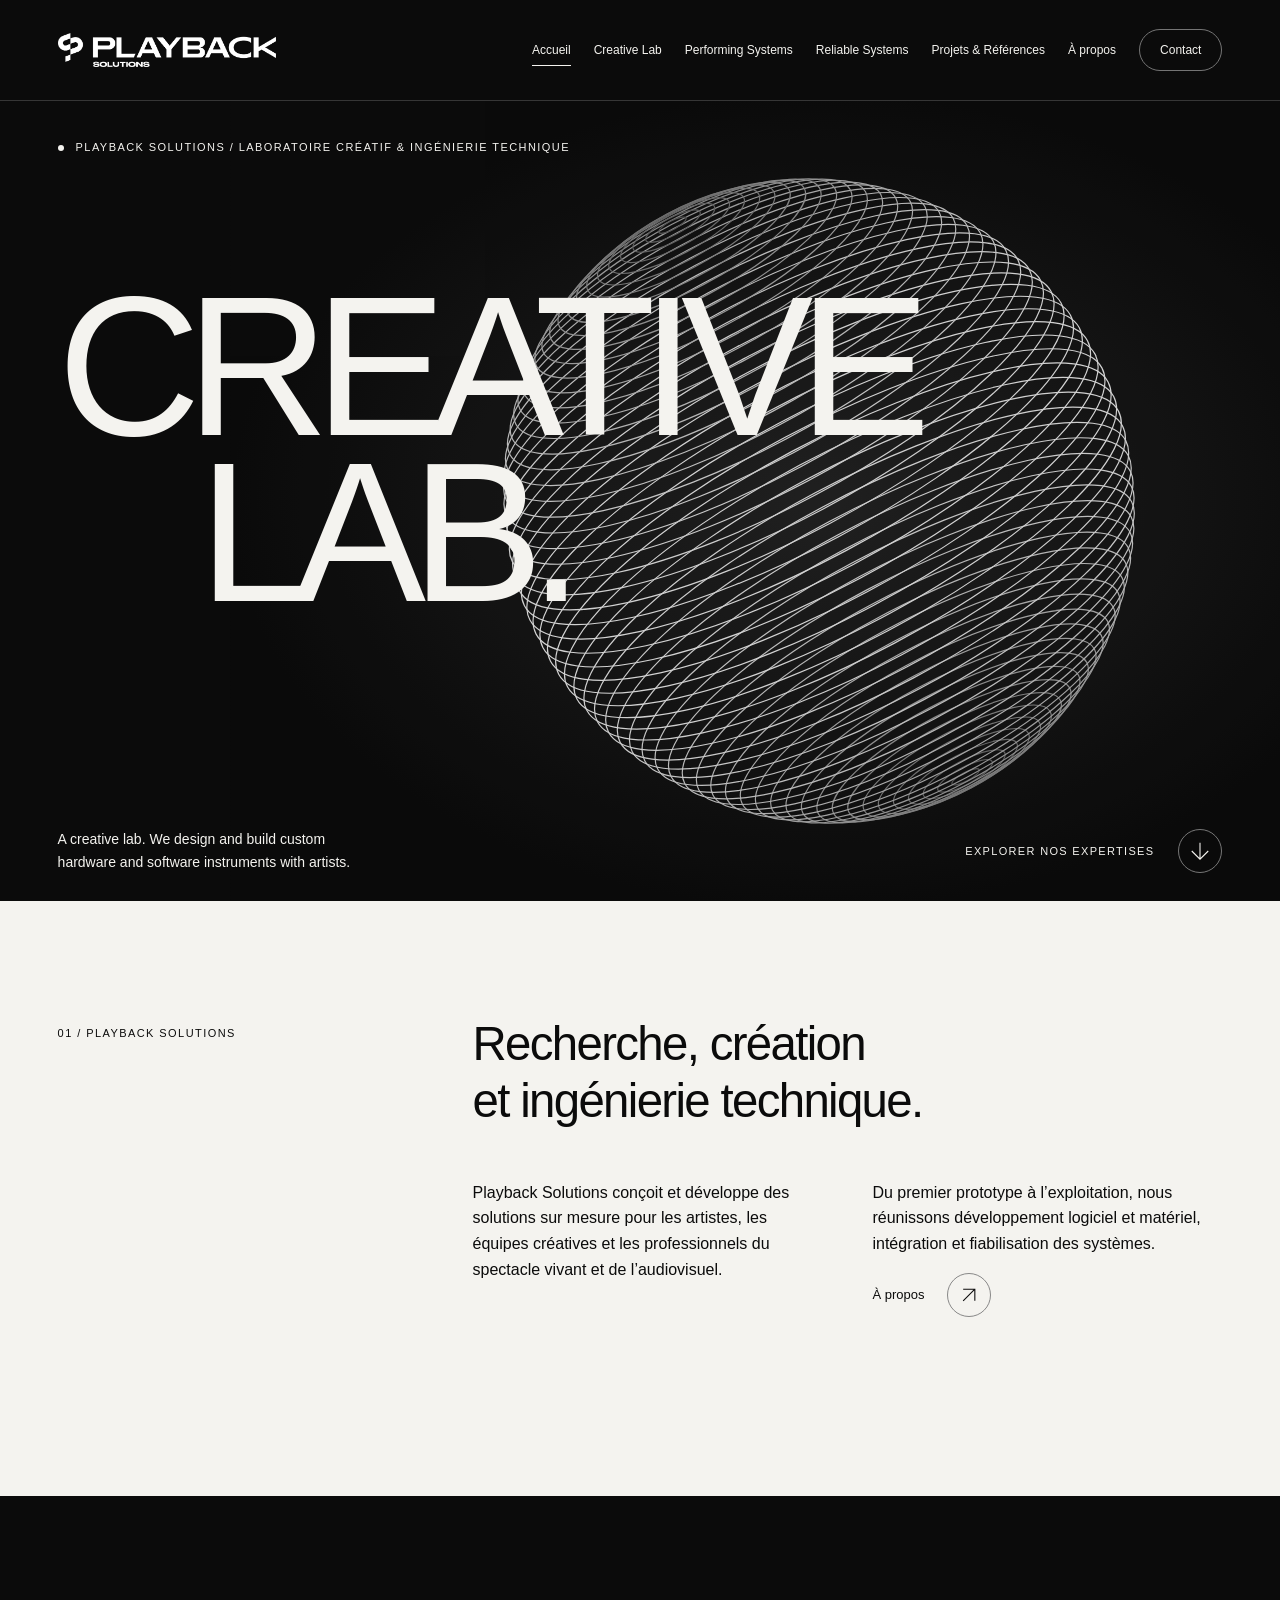
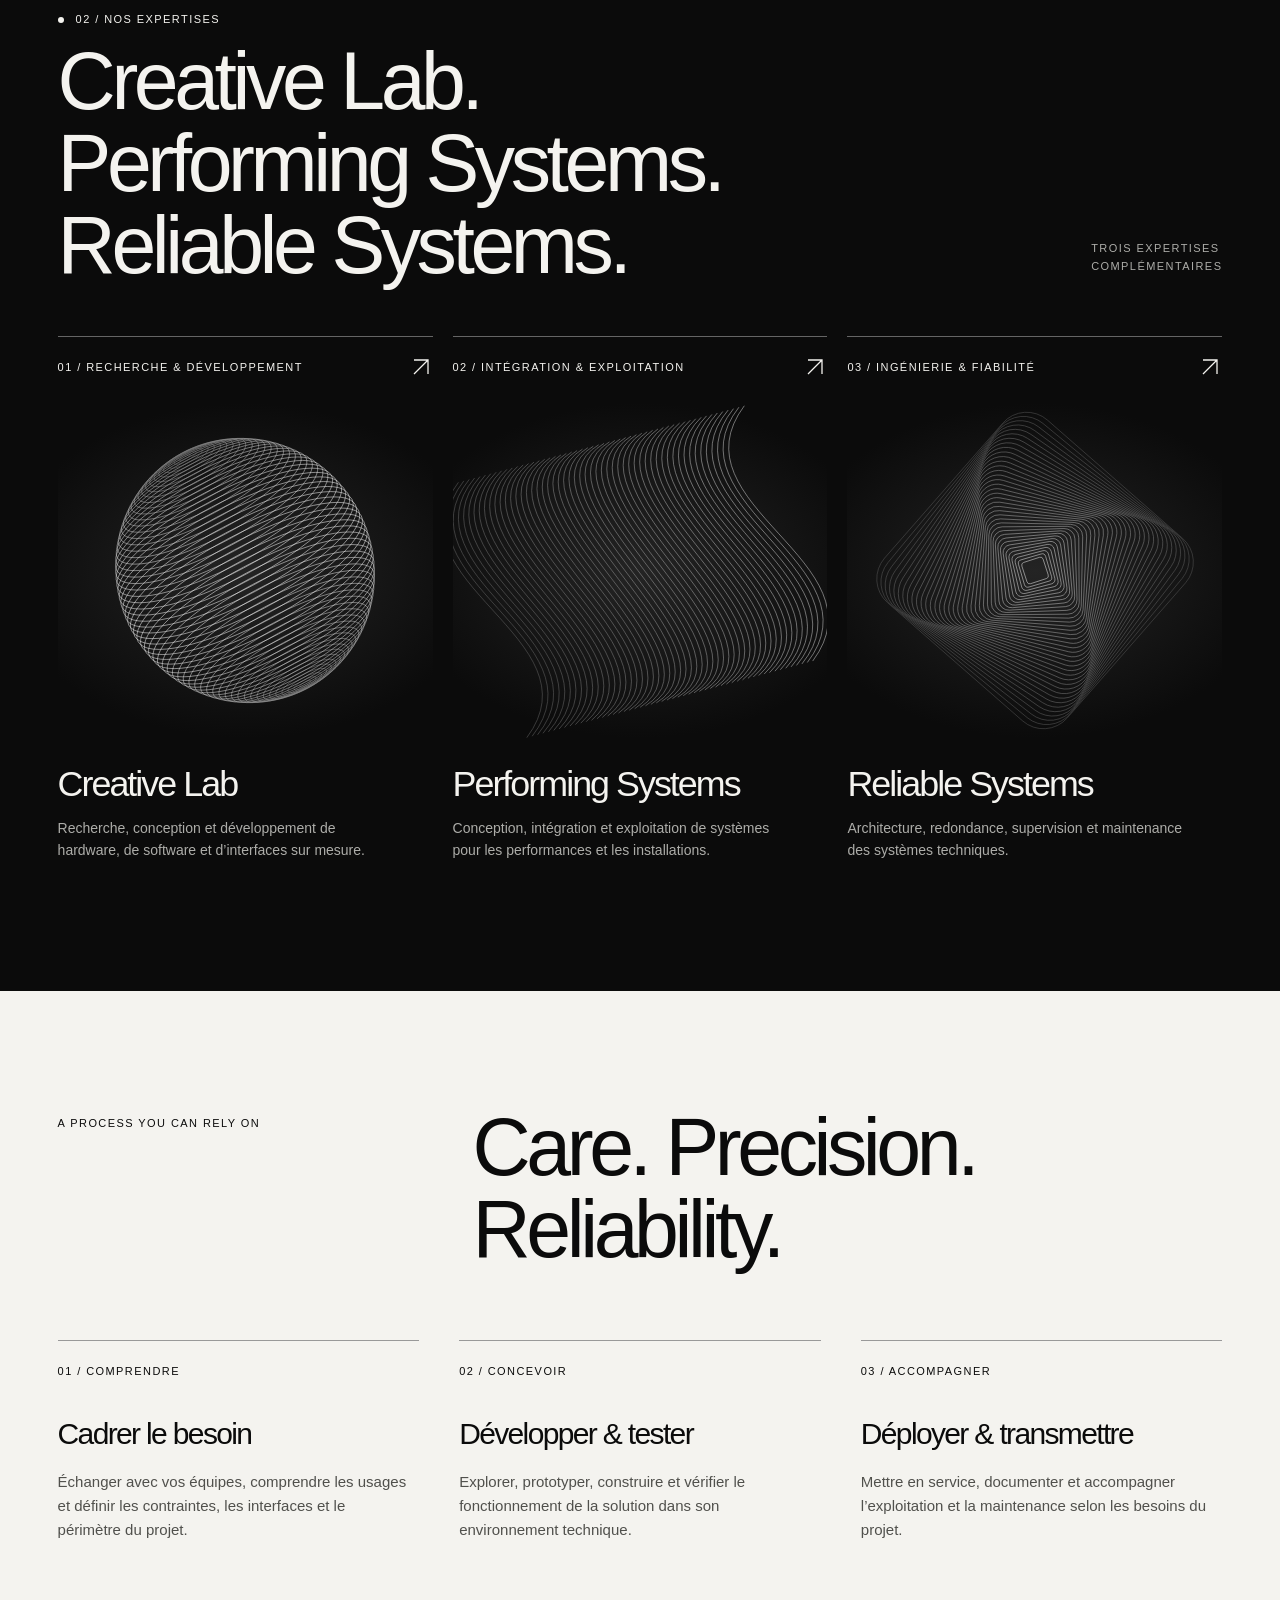
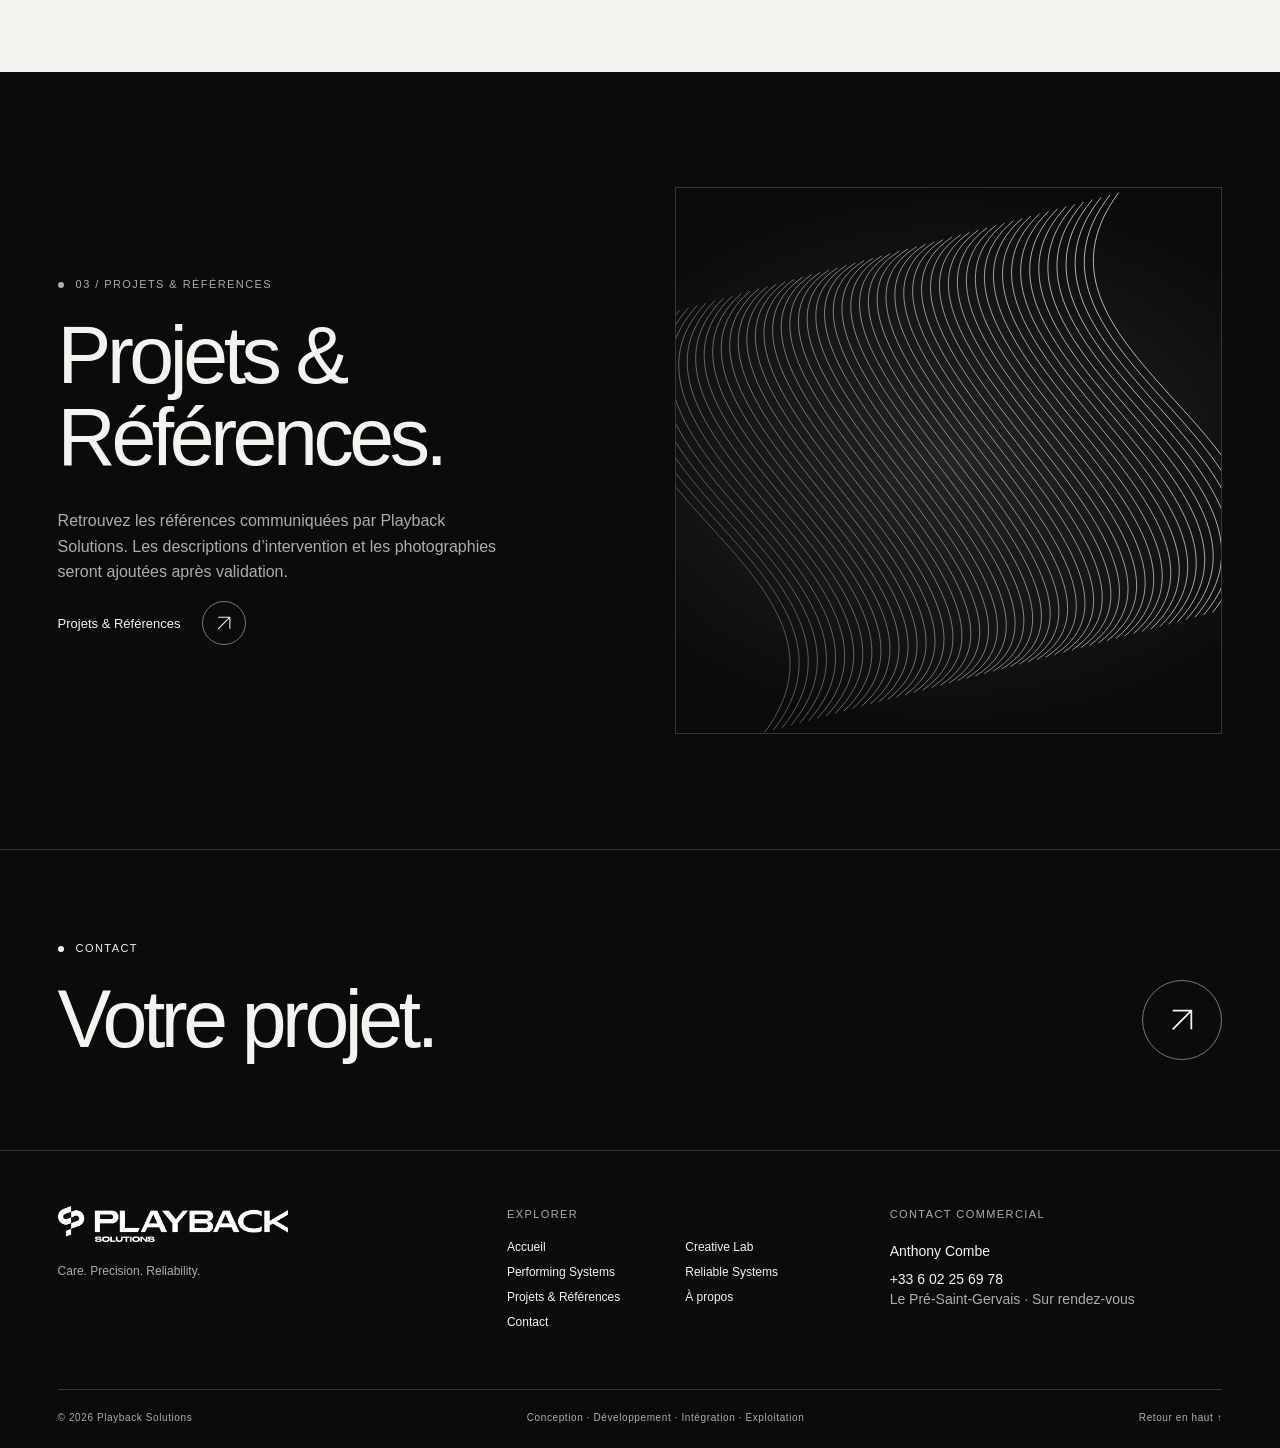
==== preview/index.html @ 90d9cea7 "Prepare isolated review site under preview without changing live files" ====
<!doctype html>
<html lang="fr">
<head>
  <meta charset="utf-8">
  <meta name="viewport" content="width=device-width,initial-scale=1">
  <meta name="theme-color" content="#0b0b0b">
  <meta name="description" content="Playback Solutions : laboratoire créatif et ingénierie technique. Hardware, software, systèmes sur mesure pour le spectacle vivant et l’audiovisuel.">
  <meta property="og:title" content="Creative Lab, Performing Systems, Reliable Systems — Playback Solutions">
  <meta property="og:description" content="Playback Solutions : laboratoire créatif et ingénierie technique. Hardware, software, systèmes sur mesure pour le spectacle vivant et l’audiovisuel.">
  <meta property="og:type" content="website">
  <meta property="og:locale" content="fr_FR">
  <title>Creative Lab, Performing Systems, Reliable Systems — Playback Solutions</title>
  <link rel="icon" type="image/png" href="assets/monogramme_playback_BLACK.png" media="(prefers-color-scheme: light)">
  <link rel="icon" type="image/png" href="assets/monogramme_playback_WHITE_Margins.png" media="(prefers-color-scheme: dark)">
  <link rel="stylesheet" href="assets/site.css">
  <script src="assets/site.js" defer></script>
</head>
<body>
<a class="skip-link" href="#main">Aller au contenu</a>
<header class="site-header"><div class="container header-inner">
  <a class="brand" href="index.html" aria-label="Playback Solutions — Accueil"><img src="assets/logo_playback_WHITE_HORIZONTAL.png" alt="Playback Solutions" width="3102" height="476" fetchpriority="high"></a>
  <button class="menu-toggle" type="button" aria-expanded="false" aria-controls="navigation"><span class="menu-label">Menu</span><span class="menu-icon" aria-hidden="true"></span></button>
  <nav class="navigation" id="navigation" aria-label="Navigation principale"><a href="index.html" aria-current="page">Accueil</a><a href="creative-lab.html">Creative Lab</a><a href="performing-systems.html">Performing Systems</a><a href="reliable-systems.html">Reliable Systems</a><a href="projets.html">Projets &amp; Références</a><a href="a-propos.html">À propos</a><a href="contact.html" class="contact-nav">Contact</a></nav>
</div></header>
<main id="main" tabindex="-1"><section class="hero"><img class="hero-art" src="assets/visual-lab.svg" alt="" width="1300" height="900" fetchpriority="high"><div class="container hero-inner"><p class="eyebrow">Playback Solutions / Laboratoire créatif & ingénierie technique</p><h1 lang="en"><span>CREATIVE</span><span>LAB.</span></h1><div class="hero-bottom"><p class="hero-description" lang="en">A creative lab. We design and build custom hardware and software instruments with artists.</p><a class="scroll-link" href="#expertises">Explorer nos expertises <span class="circle-arrow" aria-hidden="true"><svg class="arrow-icon arrow-down" xmlns="http://www.w3.org/2000/svg" width="24" height="24" viewBox="0 0 24 24" fill="none" stroke="currentColor" stroke-width="1.3" aria-hidden="true" focusable="false"><path d="M5 19 19 5M5 5h14v14"/></svg></span></a></div></div></section>
<section class="section light"><div class="container"><div class="section-heading" data-reveal><p class="section-index">01 / Playback Solutions</p><div><div class="intro-copy"><p>Recherche, création<br>et ingénierie technique.</p></div><div class="intro-bottom"><p class="body-copy">Playback Solutions conçoit et développe des solutions sur mesure pour les artistes, les équipes créatives et les professionnels du spectacle vivant et de l’audiovisuel.</p><div><p class="body-copy">Du premier prototype à l’exploitation, nous réunissons développement logiciel et matériel, intégration et fiabilisation des systèmes.</p><a class="text-link" href="a-propos.html">À propos<span class="circle-arrow" aria-hidden="true"><svg class="arrow-icon" xmlns="http://www.w3.org/2000/svg" width="24" height="24" viewBox="0 0 24 24" fill="none" stroke="currentColor" stroke-width="1.3" aria-hidden="true" focusable="false"><path d="M5 19 19 5M5 5h14v14"/></svg></span></a></div></div></div></div></div></section>
<section class="section" id="expertises"><div class="container"><div class="expertise-heading" data-reveal><div><p class="eyebrow">02 / Nos expertises</p><h2>Creative Lab.<br>Performing Systems.<br>Reliable Systems.</h2></div><p class="micro muted">Trois expertises<br>complémentaires</p></div><div class="expertise-grid"><a class="expertise-card" href="creative-lab.html" data-reveal><div class="card-top"><span class="micro">01 / Recherche & développement</span><span class="card-arrow" aria-hidden="true"><svg class="arrow-icon" xmlns="http://www.w3.org/2000/svg" width="24" height="24" viewBox="0 0 24 24" fill="none" stroke="currentColor" stroke-width="1.3" aria-hidden="true" focusable="false"><path d="M5 19 19 5M5 5h14v14"/></svg></span></div><div class="art-frame"><img src="assets/visual-lab.svg" alt="" width="1300" height="900" loading="lazy"></div><h3>Creative Lab</h3><p>Recherche, conception et développement de hardware, de software et d’interfaces sur mesure.</p></a><a class="expertise-card" href="performing-systems.html" data-reveal><div class="card-top"><span class="micro">02 / Intégration & exploitation</span><span class="card-arrow" aria-hidden="true"><svg class="arrow-icon" xmlns="http://www.w3.org/2000/svg" width="24" height="24" viewBox="0 0 24 24" fill="none" stroke="currentColor" stroke-width="1.3" aria-hidden="true" focusable="false"><path d="M5 19 19 5M5 5h14v14"/></svg></span></div><div class="art-frame"><img src="assets/visual-perform.svg" alt="" width="1300" height="900" loading="lazy"></div><h3>Performing Systems</h3><p>Conception, intégration et exploitation de systèmes pour les performances et les installations.</p></a><a class="expertise-card" href="reliable-systems.html" data-reveal><div class="card-top"><span class="micro">03 / Ingénierie & fiabilité</span><span class="card-arrow" aria-hidden="true"><svg class="arrow-icon" xmlns="http://www.w3.org/2000/svg" width="24" height="24" viewBox="0 0 24 24" fill="none" stroke="currentColor" stroke-width="1.3" aria-hidden="true" focusable="false"><path d="M5 19 19 5M5 5h14v14"/></svg></span></div><div class="art-frame"><img src="assets/visual-reliable.svg" alt="" width="1300" height="900" loading="lazy"></div><h3>Reliable Systems</h3><p>Architecture, redondance, supervision et maintenance des systèmes techniques.</p></a></div></div></section><section class="section light"><div class="container"><div class="section-heading" data-reveal><p class="section-index" lang="en">A process you can rely on</p><h2 class="process-title" lang="en">Care. Precision.<br>Reliability.</h2></div><div class="process-grid">
<article class="process-step" data-reveal><span class="micro">01 / Comprendre</span><h3>Cadrer le besoin</h3><p>Échanger avec vos équipes, comprendre les usages et définir les contraintes, les interfaces et le périmètre du projet.</p></article>
<article class="process-step" data-reveal><span class="micro">02 / Concevoir</span><h3>Développer & tester</h3><p>Explorer, prototyper, construire et vérifier le fonctionnement de la solution dans son environnement technique.</p></article>
<article class="process-step" data-reveal><span class="micro">03 / Accompagner</span><h3>Déployer & transmettre</h3><p>Mettre en service, documenter et accompagner l’exploitation et la maintenance selon les besoins du projet.</p></article>
</div></div></section>
<section class="section"><div class="container reference-teaser"><div data-reveal><p class="eyebrow">03 / Projets & Références</p><h2>Projets &<br>Références.</h2><p>Retrouvez les références communiquées par Playback Solutions. Les descriptions d’intervention et les photographies seront ajoutées après validation.</p><a class="text-link" href="projets.html">Projets & Références<span class="circle-arrow" aria-hidden="true"><svg class="arrow-icon" xmlns="http://www.w3.org/2000/svg" width="24" height="24" viewBox="0 0 24 24" fill="none" stroke="currentColor" stroke-width="1.3" aria-hidden="true" focusable="false"><path d="M5 19 19 5M5 5h14v14"/></svg></span></a></div><div class="reference-visual" data-reveal><img src="assets/visual-perform.svg" alt="" width="1300" height="900" loading="lazy"></div></div></section></main>
<section class="cta"><div class="container cta-inner" data-reveal><div><p class="eyebrow">Contact</p><h2>Votre projet.</h2></div><a href="contact.html" aria-label="Votre projet : contacter Playback Solutions"><span class="circle-arrow" aria-hidden="true"><svg class="arrow-icon" xmlns="http://www.w3.org/2000/svg" width="24" height="24" viewBox="0 0 24 24" fill="none" stroke="currentColor" stroke-width="1.3" aria-hidden="true" focusable="false"><path d="M5 19 19 5M5 5h14v14"/></svg></span></a></div></section>
<footer class="site-footer"><div class="container"><div class="footer-top">
  <div><a href="index.html" aria-label="Playback Solutions — Accueil"><img class="footer-logo" src="assets/logo_playback_WHITE_HORIZONTAL.png" alt="Playback Solutions" width="3102" height="476" loading="lazy"></a><p class="footer-tagline" lang="en">Care. Precision. Reliability.</p></div>
  <div><span class="micro">Explorer</span><nav class="footer-links" aria-label="Navigation de pied de page"><a href="index.html">Accueil</a><a href="creative-lab.html">Creative Lab</a><a href="performing-systems.html">Performing Systems</a><a href="reliable-systems.html">Reliable Systems</a><a href="projets.html">Projets &amp; Références</a><a href="a-propos.html">À propos</a><a href="contact.html">Contact</a></nav></div>
  <div class="footer-contact"><span class="micro">Contact commercial</span><p>Anthony Combe</p><a href="tel:+33602256978">+33 6 02 25 69 78</a><p class="muted">Le Pré-Saint-Gervais · Sur rendez-vous</p></div>
</div><div class="footer-bottom"><span>© 2026 Playback Solutions</span><span>Conception · Développement · Intégration · Exploitation</span><a href="#main">Retour en haut ↑</a></div></div></footer>
</body>
</html>
---- preview/assets/site.css ----
@charset "UTF-8";
:root {
  color-scheme:dark;
  --black:#0b0b0b;
  --white:#f4f3ef;
  --muted:#adada9;
  --line:#363636;
  --gutter:clamp(22px,4.5vw,80px);
  --max:1600px;
  font-family:Arial,Helvetica,sans-serif;
  font-synthesis:none
}

*,*::before,*::after {
  box-sizing:border-box
}

html {
  scroll-behavior:smooth;
  scroll-padding-top:110px
}

body {
  margin:0;
  background:var(--black);
  color:var(--white);
  -webkit-font-smoothing:antialiased
}

body.menu-open {
  overflow:hidden
}

a {
  color:inherit;
  text-decoration:none
}

button {
  font:inherit
}

a,button {
  -webkit-tap-highlight-color:transparent
}

a:focus-visible,button:focus-visible,summary:focus-visible {
  outline:2px solid currentColor;
  outline-offset:7px
}

img,svg {
  display:block;
  max-width:100%
}

p {
  line-height:1.6;
  margin:0 0 1em
}

h1,h2,h3 {
  font-weight:500;
  margin:0;
  line-height:1.02;
  letter-spacing:-.055em
}

h1 {
  font-size:clamp(64px,10.5vw,168px)
}

h2 {
  font-size:clamp(42px,6.3vw,96px)
}

h3 {
  font-size:clamp(25px,3vw,42px)
}

::selection {
  background:var(--white);
  color:var(--black)
}

.container {
  max-width:var(--max);
  padding-inline:var(--gutter);
  margin-inline:auto
}

.skip-link {
  position:fixed;
  top:12px;
  left:20px;
  padding:15px;
  background:var(--white);
  color:var(--black);
  z-index:100;
  transform:translateY(-150%)
}

.skip-link:focus {
  transform:none
}

.site-header {
  position:relative;
  z-index:30;
  border-bottom:1px solid var(--line);
  background:var(--black)
}

.header-inner {
  display:flex;
  min-height:100px;
  align-items:center;
  justify-content:space-between;
  gap:36px
}

.brand {
  display:block;
  flex:0 0 auto
}

.brand img {
  width:218px;
  height:auto
}

.navigation {
  display:flex;
  align-items:center;
  gap:clamp(14px,1.8vw,32px)
}

.navigation a {
  font-size:12px;
  line-height:1.4;
  position:relative;
  padding-block:8px;
  white-space:nowrap
}

.navigation a::after {
  content:"";
  position:absolute;
  bottom:0;
  left:0;
  right:0;
  height:1px;
  background:currentColor;
  transform:scaleX(0);
  transform-origin:left;
  transition:transform .25s
}

.navigation a:hover::after,.navigation a[aria-current]::after {
  transform:scaleX(1)
}

.navigation .contact-nav {
  border:1px solid #747474;
  border-radius:50px;
  padding:12px 20px
}

.navigation .contact-nav::after {
  display:none
}

.navigation .contact-nav:hover {
  background:var(--white);
  color:var(--black)
}

.menu-toggle {
  display:none;
  border:1px solid #747474;
  background:none;
  color:inherit;
  border-radius:50px;
  padding:11px 17px;
  align-items:center;
  gap:13px;
  cursor:pointer
}

.menu-icon {
  width:17px;
  height:10px;
  border-top:1px solid;
  border-bottom:1px solid;
  transition:transform .3s
}

.menu-toggle[aria-expanded=true] .menu-icon {
  transform:rotate(-45deg)
}

.eyebrow,.micro,.section-index {
  font-size:11px;
  line-height:1.6;
  letter-spacing:.13em;
  text-transform:uppercase
}

.eyebrow {
  display:flex;
  align-items:center;
  gap:12px
}

.eyebrow::before {
  content:"";
  width:6px;
  height:6px;
  border-radius:50%;
  background:currentColor;
  flex:none
}

.muted {
  color:var(--muted)
}

.hero {
  position:relative;
  min-height:min(820px,calc(100svh - 100px));
  overflow:hidden;
  isolation:isolate
}

.hero-inner {
  position:relative;
  display:flex;
  flex-direction:column;
  min-height:inherit;
  padding-top:38px;
  padding-bottom:28px
}

.hero .eyebrow {
  position:relative;
  z-index:2
}

.hero h1 {
  position:relative;
  z-index:2;
  font-size:clamp(92px,15.5vw,244px);
  letter-spacing:-.075em;
  line-height:.84;
  margin-top:clamp(66px,9vw,140px);
  max-width:900px;
  pointer-events:none
}

.hero h1 span {
  display:block
}

.hero h1 span:last-child {
  margin-left:11vw
}

.hero-art {
  position:absolute;
  right:-10%;
  top:0;
  width:min(92vw,1300px);
  height:100%;
  object-fit:cover;
  z-index:-1;
  opacity:.86;
  animation:arrive 1.5s ease both
}

.hero-bottom {
  display:flex;
  justify-content:space-between;
  align-items:flex-end;
  gap:25px;
  margin-top:auto;
  padding-top:50px;
  position:relative;
  z-index:2
}

.hero-description {
  font-size:14px;
  max-width:320px;
  margin:0
}

.scroll-link {
  display:flex;
  gap:24px;
  align-items:center;
  font-size:11px;
  text-transform:uppercase;
  letter-spacing:.12em
}

.circle-arrow {
  display:inline-flex;
  width:44px;
  height:44px;
  align-items:center;
  justify-content:center;
  border:1px solid #777;
  border-radius:50%;
  font-size:21px;
  flex:none;
  transition:background .25s,color .25s,transform .25s
}

.scroll-link:hover .circle-arrow,.text-link:hover .circle-arrow {
  background:var(--white);
  color:var(--black);
  transform:rotate(45deg)
}

.section {
  padding-block:clamp(72px,9vw,145px)
}

.light {
  background:var(--white);
  color:var(--black);
  color-scheme:light
}

.light .muted {
  color:#585855
}

.section-heading {
  display:grid;
  grid-template-columns:1fr 2fr;
  gap:40px;
  margin-bottom:64px
}

.section-heading .section-index {
  padding-top:9px
}

.intro-copy {
  font-size:clamp(25px,3.7vw,56px);
  letter-spacing:-.035em;
  line-height:1.2;
  max-width:1050px
}

.intro-copy p {
  line-height:inherit
}

.intro-bottom {
  display:grid;
  grid-template-columns:1fr 1fr;
  gap:50px;
  margin-top:50px
}

.body-copy {
  font-size:16px;
  max-width:530px
}

.text-link {
  display:inline-flex;
  align-items:center;
  gap:22px;
  font-size:13px;
  width:fit-content
}

.light .circle-arrow {
  border-color:#888
}

.light .text-link:hover .circle-arrow {
  background:var(--black);
  color:var(--white)
}

.expertise-heading {
  display:flex;
  justify-content:space-between;
  align-items:end;
  gap:30px;
  margin-bottom:50px
}

.expertise-heading h2 {
  max-width:800px
}

.expertise-grid {
  display:grid;
  grid-template-columns:repeat(3,minmax(0,1fr));
  gap:20px
}

.expertise-card {
  display:flex;
  flex-direction:column;
  position:relative;
  border-top:1px solid #656565;
  padding-top:18px
}

.card-top {
  display:flex;
  justify-content:space-between;
  align-items:center
}

.expertise-card .art-frame {
  overflow:hidden;
  margin:24px 0 28px;
  aspect-ratio:1.12;
  background:#121212
}

.art-frame img {
  width:100%;
  height:100%;
  object-fit:cover;
  transition:transform .7s ease
}

.expertise-card:hover .art-frame img {
  transform:scale(1.06)
}

.expertise-card h3 {
  font-size:clamp(26px,2.8vw,43px);
  margin-bottom:14px
}

.expertise-card p {
  color:var(--muted);
  font-size:14px;
  max-width:340px
}

.expertise-card .card-arrow {
  font-size:25px;
  transition:transform .3s
}

.expertise-card:hover .card-arrow {
  transform:translate(4px,-4px)
}

.process-title {
  max-width:1000px
}

.process-grid {
  display:grid;
  grid-template-columns:repeat(3,1fr);
  gap:40px;
  margin-top:70px
}

.process-step {
  border-top:1px solid #999;
  padding-top:20px
}

.process-step h3 {
  font-size:30px;
  margin:38px 0 20px
}

.process-step p {
  font-size:15px;
  color:#50504c;
  max-width:350px
}

.reference-teaser {
  display:grid;
  grid-template-columns:1fr 1fr;
  gap:70px;
  align-items:center
}

.reference-teaser h2 {
  margin:20px 0 30px
}

.reference-teaser p {
  max-width:450px;
  color:var(--muted)
}

.reference-visual {
  aspect-ratio:1;
  overflow:hidden;
  border:1px solid var(--line)
}

.reference-visual img {
  width:100%;
  height:100%;
  object-fit:cover
}

.cta {
  border-top:1px solid var(--line);
  padding-block:90px
}

.cta-inner {
  display:flex;
  justify-content:space-between;
  align-items:end;
  gap:40px
}

.cta h2 {
  max-width:900px;
  margin:20px 0 0
}

.cta .circle-arrow {
  width:80px;
  height:80px;
  font-size:38px
}

.site-footer {
  border-top:1px solid var(--line);
  padding-top:55px;
  padding-bottom:25px
}

.footer-top {
  display:grid;
  grid-template-columns:1.2fr 1fr 1fr;
  gap:50px;
  padding-bottom:60px
}

.footer-logo {
  width:230px;
  height:auto
}

.footer-tagline {
  font-size:12px;
  color:var(--muted);
  margin-top:20px
}

.footer-top .micro {
  display:block;
  color:var(--muted);
  margin-bottom:16px
}

.footer-links {
  display:grid;
  grid-template-columns:1fr 1fr;
  gap:11px 24px;
  font-size:12px
}

.footer-links a:hover,.footer-contact a:hover {
  text-decoration:underline;
  text-underline-offset:5px
}

.footer-contact p,.footer-contact a {
  font-size:14px
}

.footer-contact p {
  margin-bottom:8px
}

.footer-bottom {
  display:flex;
  justify-content:space-between;
  gap:20px;
  padding-top:22px;
  border-top:1px solid var(--line);
  color:var(--muted);
  font-size:10px;
  letter-spacing:.06em
}

.page-hero {
  position:relative;
  overflow:hidden;
  isolation:isolate;
  padding-top:58px;
  padding-bottom:70px;
  min-height:630px;
  display:flex;
  flex-direction:column
}

.page-hero .hero-art {
  right:-5%;
  top:-5%;
  width:70%;
  height:110%;
  opacity:.55
}

.page-hero h1 {
  margin-top:65px;
  max-width:1100px
}

.page-hero h1 span {
  display:block
}

.page-hero .hero-subtitle {
  font-size:17px;
  max-width:500px;
  margin-top:35px;
  position:relative;
  z-index:1
}

.page-hero .section-index {
  margin-top:auto;
  padding-top:50px
}

.capabilities {
  display:grid;
  grid-template-columns:1fr 2fr;
  gap:60px
}

.capability-list {
  display:grid;
  gap:0
}

.capability {
  display:grid;
  grid-template-columns:40px 1fr;
  gap:20px;
  border-top:1px solid #a5a5a0;
  padding:30px 0
}

.capability h3 {
  font-size:30px;
  margin-bottom:16px;
  letter-spacing:-.035em
}

.capability p {
  color:#555550;
  font-size:15px;
  max-width:580px;
  margin-bottom:0
}

.capability .micro {
  color:#66665f;
  padding-top:5px
}

.wide-art {
  height:clamp(240px,43vw,620px);
  position:relative;
  overflow:hidden;
  border-block:1px solid var(--line)
}

.wide-art img {
  width:100%;
  height:100%;
  object-fit:cover
}

.wide-art .micro {
  position:absolute;
  left:var(--gutter);
  bottom:24px;
  color:#b5b5b5
}

.related {
  padding-top:50px;
  border-top:1px solid var(--line);
  margin-top:80px
}

.related-links {
  display:flex;
  flex-wrap:wrap;
  gap:20px 55px;
  margin-top:25px
}

.about-mark {
  display:grid;
  place-items:center;
  background:#e5e4df;
  min-height:400px
}

.about-mark img {
  width:175px;
  height:auto
}

.about-split {
  display:grid;
  grid-template-columns:1fr 1fr;
  gap:80px;
  align-items:center
}

.about-split h2 {
  margin:25px 0
}

.about-split p {
  color:#555550;
  font-size:16px
}

.audience-list {
  display:flex;
  gap:12px;
  flex-wrap:wrap;
  margin-top:45px
}

.audience-list span {
  padding:12px 18px;
  border:1px solid #777;
  border-radius:50px;
  font-size:12px
}

.projects-intro {
  display:grid;
  grid-template-columns:1fr 1fr;
  gap:80px;
  margin-bottom:70px
}

.projects-intro p {
  font-size:16px;
  color:#555550
}

.project-row {
  display:grid;
  grid-template-columns:50px 1fr auto;
  gap:25px;
  align-items:center;
  border-top:1px solid #aaa;
  padding-block:30px
}

.project-row:last-child {
  border-bottom:1px solid #aaa
}

.project-row h3 {
  font-size:clamp(27px,4vw,56px)
}

.status {
  font-size:11px;
  border:1px solid #999;
  border-radius:50px;
  padding:8px 13px;
  color:#555550;
  white-space:nowrap
}

.project-detail {
  padding-block:60px;
  border-top:1px solid #aaa;
  scroll-margin-top:30px
}

.project-detail h3 {
  margin-bottom:25px
}

.project-detail img {
  width:100%;
  max-height:650px;
  object-fit:contain;
  margin-bottom:15px
}

.project-detail figure {
  margin:0 0 30px
}

.project-detail figcaption {
  font-size:12px;
  color:#555550
}

.project-detail .detail-copy {
  display:grid;
  grid-template-columns:1fr 1fr;
  gap:50px
}

.project-detail h4 {
  font-size:12px;
  text-transform:uppercase;
  letter-spacing:.1em
}

.notice {
  font-size:13px;
  line-height:1.7;
  max-width:740px;
  border-left:1px solid #888;
  padding-left:20px;
  margin-top:40px;
  color:#555550
}

.contact-hero {
  min-height:auto;
  padding-bottom:90px
}

.contact-hero h1 {
  font-size:clamp(64px,9.5vw,150px)
}

.contact-layout {
  display:grid;
  grid-template-columns:1fr 1.3fr;
  gap:90px
}

.contact-layout h2 {
  font-size:clamp(40px,4vw,62px);
  margin-bottom:30px
}

.contact-person {
  font-size:24px;
  letter-spacing:-.03em;
  margin-bottom:12px
}

.phone-link {
  font-size:clamp(26px,3.3vw,48px);
  letter-spacing:-.04em;
  border-bottom:1px solid #888;
  padding-bottom:12px;
  display:inline-block;
  margin-bottom:35px
}

.contact-aside {
  padding:40px;
  border:1px solid #aaa
}

.contact-aside h3 {
  font-size:32px;
  margin:20px 0
}

.contact-aside p {
  color:#555550;
  font-size:15px
}

.contact-aside .text-link {
  margin-top:20px
}

.contact-note {
  font-size:13px;
  color:#555550;
  max-width:390px
}

.contact-preparation {
  margin-top:80px;
  border-top:1px solid #aaa;
  padding-top:35px;
  display:grid;
  grid-template-columns:1fr 1fr;
  gap:80px
}

.contact-preparation h3 {
  font-size:27px
}

.contact-preparation p {
  font-size:15px;
  color:#555550
}

.will-reveal {
  opacity:0;
  transform:translateY(24px);
  transition:opacity .8s ease,transform .8s ease
}

.will-reveal.is-visible {
  opacity:1;
  transform:none
}

@keyframes arrive {
  from {
    opacity:0;
    transform:scale(1.03)
  }
  to {
    opacity:.86;
    transform:scale(1)
  }
}

@media(min-width:1700px) {
  .hero-art {
    right:0
  }
}

@media(max-width:1100px) {
  .header-inner {
    min-height:86px
  }
  .brand img {
    width:200px
  }
  .navigation {
    gap:18px;
    flex-wrap:wrap;
    justify-content:flex-end;
    padding-block:20px
  }
  .navigation a {
    font-size:12px
  }
  .has-menu .menu-toggle {
    display:inline-flex
  }
  .has-menu .navigation {
    position:fixed;
    inset:86px 0 0;
    background:var(--black);
    padding:35px var(--gutter);
    display:flex;
    flex-direction:column;
    align-items:flex-start;
    justify-content:flex-start;
    gap:12px;
    overflow-y:auto;
    visibility:hidden;
    opacity:0;
    transition:opacity .25s,visibility .25s
  }
  .has-menu .navigation.is-open {
    visibility:visible;
    opacity:1
  }
  .has-menu .navigation a {
    font-size:clamp(22px,4vw,40px);
    padding:8px 0;
    white-space:normal
  }
  .has-menu .navigation .contact-nav {
    padding:12px 25px;
    margin-top:10px
  }
  .hero {
    min-height:740px
  }
  .footer-top {
    grid-template-columns:1fr 1fr
  }
  .footer-contact {
    grid-column:2
  }
  .section-heading {
    grid-template-columns:1fr 2.5fr
  }
  .page-hero {
    min-height:570px
  }
  .page-hero .hero-art {
    width:95%;
    right:-20%
  }
}

@media(max-width:700px) {
  h1 {
    font-size:clamp(58px,13vw,90px)
  }
  h2 {
    font-size:clamp(38px,9vw,60px)
  }
  .header-inner {
    gap:20px;
    min-height:78px
  }
  .brand img {
    width:174px
  }
  .has-menu .navigation {
    top:78px
  }
  .hero {
    min-height:680px;
    min-height:calc(100svh - 78px);
    max-height:950px
  }
  .hero-inner {
    padding-top:28px
  }
  .hero .eyebrow {
    font-size:9px;
    max-width:240px;
    line-height:1.8
  }
  .hero h1 {
    font-size:clamp(88px,20vw,150px);
    margin-top:85px;
    line-height:.88
  }
  .hero h1 span:last-child {
    margin-left:13vw
  }
  .hero-art {
    width:130%;
    max-width:none;
    right:-36%;
    top:7%;
    height:80%;
    opacity:.7
  }
  .hero-bottom {
    align-items:flex-start;
    flex-direction:column;
    gap:28px;
    padding-top:50px
  }
  .hero-description {
    font-size:13px;
    max-width:280px
  }
  .scroll-link {
    align-self:flex-end;
    font-size:9px;
    gap:14px
  }
  .circle-arrow {
    width:38px;
    height:38px
  }
  .section-heading,.intro-bottom,.capabilities,.about-split,.reference-teaser,.projects-intro,.contact-layout,.contact-preparation {
    grid-template-columns:1fr;
    gap:32px
  }
  .section-heading {
    margin-bottom:40px
  }
  .intro-copy {
    font-size:29px
  }
  .intro-bottom {
    margin-top:35px
  }
  .expertise-heading {
    align-items:flex-start;
    flex-direction:column;
    margin-bottom:40px
  }
  .expertise-grid {
    grid-template-columns:1fr;
    gap:40px
  }
  .expertise-card .art-frame {
    aspect-ratio:1.5
  }
  .expertise-card h3 {
    font-size:36px
  }
  .expertise-card p {
    max-width:100%
  }
  .process-grid {
    grid-template-columns:1fr;
    gap:25px;
    margin-top:45px
  }
  .process-step h3 {
    margin:25px 0 15px
  }
  .process-step p {
    max-width:100%
  }
  .reference-teaser {
    gap:45px
  }
  .reference-visual {
    aspect-ratio:1.3
  }
  .cta {
    padding-block:65px
  }
  .cta-inner {
    align-items:center;
    gap:24px
  }
  .cta h2 {
    font-size:38px
  }
  .cta .circle-arrow {
    width:52px;
    height:52px;
    font-size:28px
  }
  .footer-top {
    grid-template-columns:1fr;
    gap:35px;
    padding-bottom:40px
  }
  .footer-contact {
    grid-column:auto
  }
  .footer-links {
    max-width:370px
  }
  .footer-bottom {
    flex-direction:column;
    gap:12px;
    font-size:9px
  }
  .page-hero {
    padding-top:35px;
    padding-bottom:45px;
    min-height:560px
  }
  .page-hero h1 {
    margin-top:70px;
    position:relative;
    z-index:1
  }
  .page-hero .hero-art {
    width:130%;
    height:90%;
    right:-50%;
    top:10%;
    max-width:none;
    opacity:.4
  }
  .page-hero .hero-subtitle {
    font-size:15px;
    max-width:350px
  }
  .capability {
    grid-template-columns:25px 1fr;
    gap:15px;
    padding-block:25px
  }
  .capability h3 {
    font-size:27px
  }
  .about-mark {
    min-height:330px
  }
  .about-split {
    gap:45px
  }
  .project-row {
    grid-template-columns:25px 1fr;
    gap:12px;
    padding-block:25px
  }
  .project-row .status {
    grid-column:2;
    justify-self:start
  }
  .project-detail .detail-copy {
    grid-template-columns:1fr;
    gap:10px
  }
  .projects-intro {
    margin-bottom:45px
  }
  .contact-hero {
    min-height:auto
  }
  .contact-hero h1 {
    font-size:clamp(57px,12vw,85px)
  }
  .contact-aside {
    padding:28px
  }
  .contact-preparation {
    margin-top:50px
  }
  .phone-link {
    font-size:32px
  }
  .related-links {
    flex-direction:column;
    gap:24px
  }
}

@media(prefers-reduced-motion:reduce) {
  html {
    scroll-behavior:auto
  }
  *,*::before,*::after {
    animation:none!important;
    transition:none!important
  }
  .will-reveal {
    opacity:1;
    transform:none
  }
}

/* Search is enhanced only when JavaScript is available. */
[hidden] {
  display:none!important
}

.project-search {
  display:grid;
  grid-template-columns:1fr 1.4fr;
  align-items:center;
  gap:16px 40px;
  border-block:1px solid #aaa;
  padding:25px 0;
  margin-bottom:25px
}

.project-search label {
  font-size:15px
}

.project-search input {
  width:100%;
  min-width:0;
  background:transparent;
  border:0;
  border-bottom:1px solid #666;
  border-radius:0;
  color:var(--black);
  padding:14px 0;
  font:inherit;
  font-size:16px
}

.project-search input:focus-visible {
  outline:2px solid var(--black);
  outline-offset:5px
}

.project-search input::placeholder {
  color:#62625b
}

.project-search p {
  grid-column:2;
  font-size:12px;
  color:#555550;
  margin:0
}

.project-edition {
  font-size:13px;
  color:#555550;
  margin:12px 0 0
}

.project-row {
  padding-block:28px
}

.project-row h3 {
  font-size:clamp(27px,3.5vw,48px)
}

@media(max-width:1100px) {
  html:not(.has-menu) .header-inner {
    flex-wrap:wrap;
    padding-block:20px
  }
  html:not(.has-menu) .navigation {
    width:100%;
    justify-content:flex-start;
    padding:0
  }
}

@media(max-width:700px) {
  h1 {
    font-size:clamp(46px,11.8vw,90px)
  }
  .hero h1 {
    font-size:clamp(60px,18.6vw,150px)
  }
  .project-search {
    grid-template-columns:1fr;
    gap:12px
  }
  .project-search p {
    grid-column:1
  }
}

@media(max-width:380px) {
  .brand img {
    width:145px
  }
  .header-inner {
    gap:12px
  }
  .menu-toggle {
    font-size:14px;
    padding:10px 14px;
    gap:10px
  }
  .cta h2 {
    font-size:34px
  }
}

.hero h1 {
  max-width:1150px
}

.arrow-icon {
  width:24px;
  height:24px;
  flex:none
}

.circle-arrow .arrow-icon {
  width:20px;
  height:20px
}

.circle-arrow .arrow-down {
  transform:rotate(135deg)
}

.cta .circle-arrow .arrow-icon {
  width:32px;
  height:32px
}
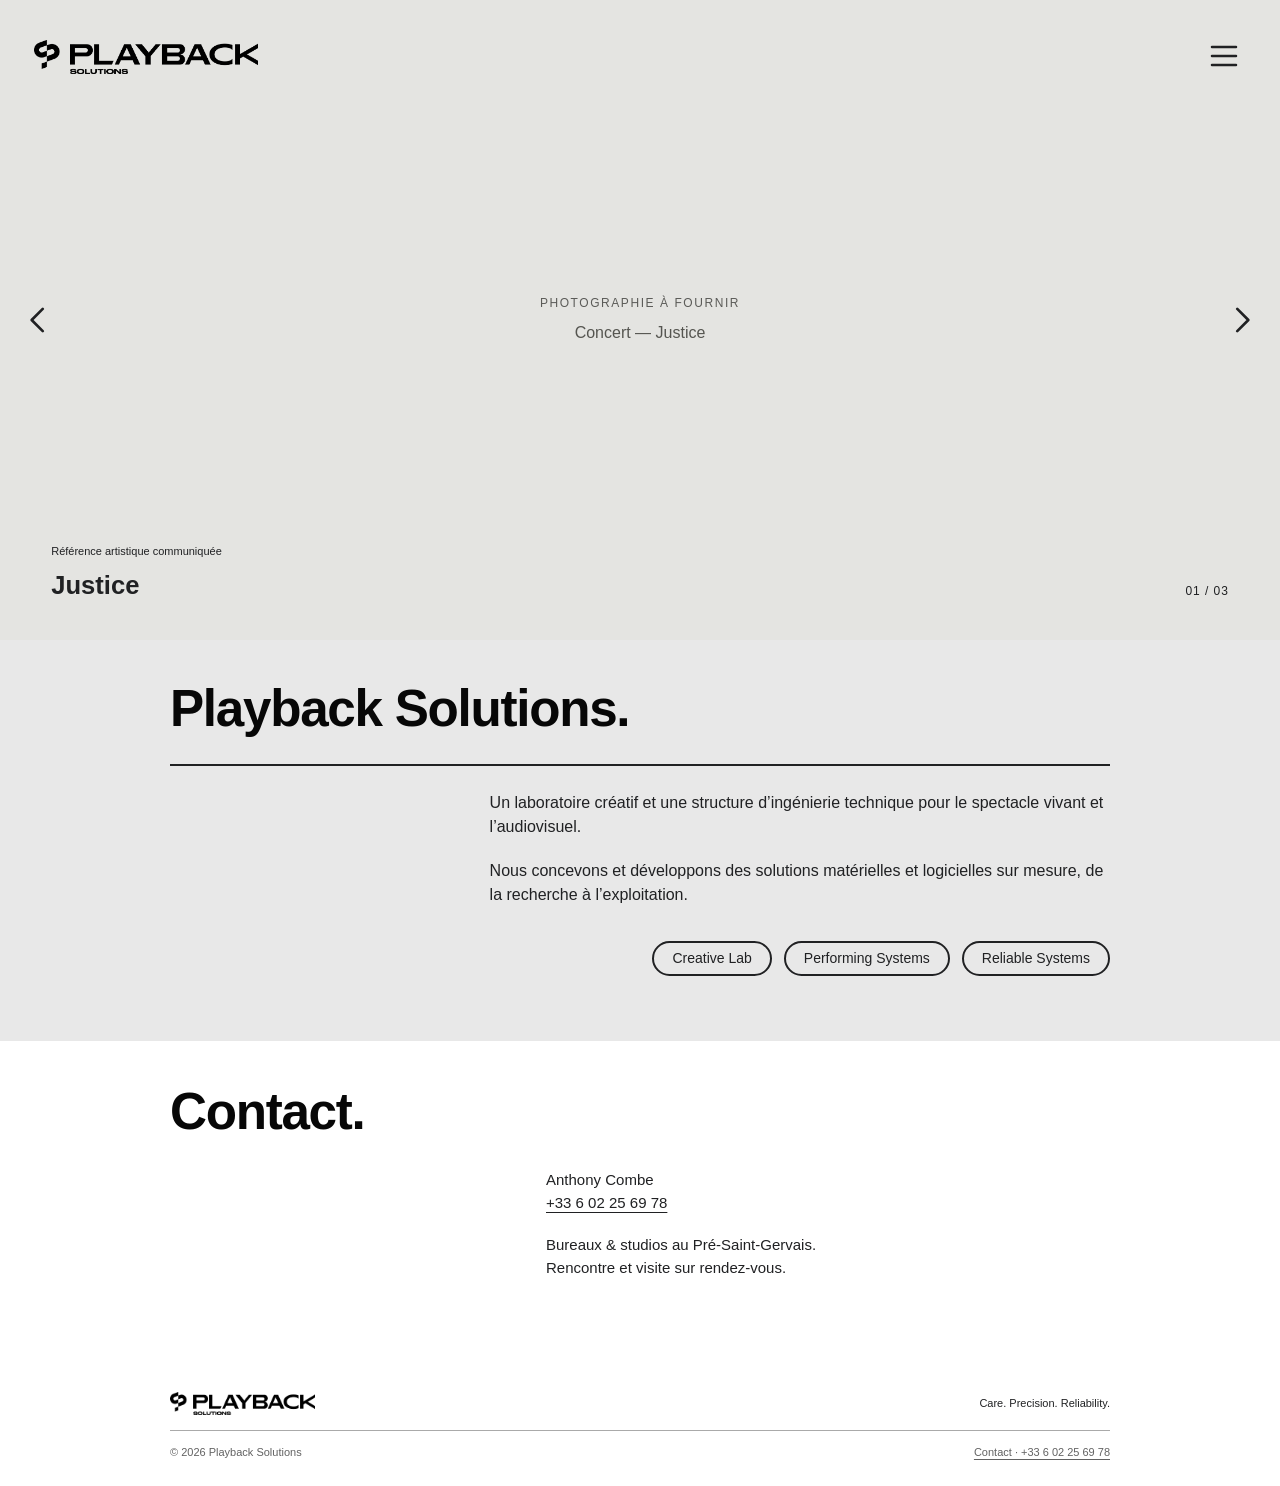
==== commit 3eea4cca: "Publish V2 review from 96e45b9 exclusively under preview" ====
--- a/preview/index.html
+++ b/preview/index.html
@@ -1,40 +1,37 @@
 <!doctype html>
 <html lang="fr">
 <head>
-  <meta charset="utf-8">
-  <meta name="viewport" content="width=device-width,initial-scale=1">
-  <meta name="theme-color" content="#0b0b0b">
-  <meta name="description" content="Playback Solutions : laboratoire créatif et ingénierie technique. Hardware, software, systèmes sur mesure pour le spectacle vivant et l’audiovisuel.">
-  <meta property="og:title" content="Creative Lab, Performing Systems, Reliable Systems — Playback Solutions">
-  <meta property="og:description" content="Playback Solutions : laboratoire créatif et ingénierie technique. Hardware, software, systèmes sur mesure pour le spectacle vivant et l’audiovisuel.">
-  <meta property="og:type" content="website">
-  <meta property="og:locale" content="fr_FR">
-  <title>Creative Lab, Performing Systems, Reliable Systems — Playback Solutions</title>
-  <link rel="icon" type="image/png" href="assets/monogramme_playback_BLACK.png" media="(prefers-color-scheme: light)">
-  <link rel="icon" type="image/png" href="assets/monogramme_playback_WHITE_Margins.png" media="(prefers-color-scheme: dark)">
-  <link rel="stylesheet" href="assets/site.css">
-  <script src="assets/site.js" defer></script>
+<meta charset="utf-8">
+<meta name="viewport" content="width=device-width,initial-scale=1">
+<meta name="theme-color" content="#ffffff">
+<meta name="description" content="Laboratoire créatif et ingénierie technique pour le spectacle vivant et l’audiovisuel.">
+<meta property="og:title" content="Accueil — Playback Solutions">
+<meta property="og:description" content="Laboratoire créatif et ingénierie technique pour le spectacle vivant et l’audiovisuel.">
+<meta property="og:type" content="website">
+<meta property="og:locale" content="fr_FR">
+<title>Accueil — Playback Solutions</title>
+<link rel="icon" type="image/png" href="assets/monogramme_playback_BLACK.png" media="(prefers-color-scheme: light)">
+<link rel="icon" type="image/png" href="assets/monogramme_playback_WHITE_Margins.png" media="(prefers-color-scheme: dark)">
+<link rel="stylesheet" href="assets/site.css">
+<script src="assets/site.js" defer></script>
 </head>
-<body>
+<body class="home-page">
 <a class="skip-link" href="#main">Aller au contenu</a>
-<header class="site-header"><div class="container header-inner">
-  <a class="brand" href="index.html" aria-label="Playback Solutions — Accueil"><img src="assets/logo_playback_WHITE_HORIZONTAL.png" alt="Playback Solutions" width="3102" height="476" fetchpriority="high"></a>
-  <button class="menu-toggle" type="button" aria-expanded="false" aria-controls="navigation"><span class="menu-label">Menu</span><span class="menu-icon" aria-hidden="true"></span></button>
-  <nav class="navigation" id="navigation" aria-label="Navigation principale"><a href="index.html" aria-current="page">Accueil</a><a href="creative-lab.html">Creative Lab</a><a href="performing-systems.html">Performing Systems</a><a href="reliable-systems.html">Reliable Systems</a><a href="projets.html">Projets &amp; Références</a><a href="a-propos.html">À propos</a><a href="contact.html" class="contact-nav">Contact</a></nav>
-</div></header>
-<main id="main" tabindex="-1"><section class="hero"><img class="hero-art" src="assets/visual-lab.svg" alt="" width="1300" height="900" fetchpriority="high"><div class="container hero-inner"><p class="eyebrow">Playback Solutions / Laboratoire créatif & ingénierie technique</p><h1 lang="en"><span>CREATIVE</span><span>LAB.</span></h1><div class="hero-bottom"><p class="hero-description" lang="en">A creative lab. We design and build custom hardware and software instruments with artists.</p><a class="scroll-link" href="#expertises">Explorer nos expertises <span class="circle-arrow" aria-hidden="true"><svg class="arrow-icon arrow-down" xmlns="http://www.w3.org/2000/svg" width="24" height="24" viewBox="0 0 24 24" fill="none" stroke="currentColor" stroke-width="1.3" aria-hidden="true" focusable="false"><path d="M5 19 19 5M5 5h14v14"/></svg></span></a></div></div></section>
-<section class="section light"><div class="container"><div class="section-heading" data-reveal><p class="section-index">01 / Playback Solutions</p><div><div class="intro-copy"><p>Recherche, création<br>et ingénierie technique.</p></div><div class="intro-bottom"><p class="body-copy">Playback Solutions conçoit et développe des solutions sur mesure pour les artistes, les équipes créatives et les professionnels du spectacle vivant et de l’audiovisuel.</p><div><p class="body-copy">Du premier prototype à l’exploitation, nous réunissons développement logiciel et matériel, intégration et fiabilisation des systèmes.</p><a class="text-link" href="a-propos.html">À propos<span class="circle-arrow" aria-hidden="true"><svg class="arrow-icon" xmlns="http://www.w3.org/2000/svg" width="24" height="24" viewBox="0 0 24 24" fill="none" stroke="currentColor" stroke-width="1.3" aria-hidden="true" focusable="false"><path d="M5 19 19 5M5 5h14v14"/></svg></span></a></div></div></div></div></div></section>
-<section class="section" id="expertises"><div class="container"><div class="expertise-heading" data-reveal><div><p class="eyebrow">02 / Nos expertises</p><h2>Creative Lab.<br>Performing Systems.<br>Reliable Systems.</h2></div><p class="micro muted">Trois expertises<br>complémentaires</p></div><div class="expertise-grid"><a class="expertise-card" href="creative-lab.html" data-reveal><div class="card-top"><span class="micro">01 / Recherche & développement</span><span class="card-arrow" aria-hidden="true"><svg class="arrow-icon" xmlns="http://www.w3.org/2000/svg" width="24" height="24" viewBox="0 0 24 24" fill="none" stroke="currentColor" stroke-width="1.3" aria-hidden="true" focusable="false"><path d="M5 19 19 5M5 5h14v14"/></svg></span></div><div class="art-frame"><img src="assets/visual-lab.svg" alt="" width="1300" height="900" loading="lazy"></div><h3>Creative Lab</h3><p>Recherche, conception et développement de hardware, de software et d’interfaces sur mesure.</p></a><a class="expertise-card" href="performing-systems.html" data-reveal><div class="card-top"><span class="micro">02 / Intégration & exploitation</span><span class="card-arrow" aria-hidden="true"><svg class="arrow-icon" xmlns="http://www.w3.org/2000/svg" width="24" height="24" viewBox="0 0 24 24" fill="none" stroke="currentColor" stroke-width="1.3" aria-hidden="true" focusable="false"><path d="M5 19 19 5M5 5h14v14"/></svg></span></div><div class="art-frame"><img src="assets/visual-perform.svg" alt="" width="1300" height="900" loading="lazy"></div><h3>Performing Systems</h3><p>Conception, intégration et exploitation de systèmes pour les performances et les installations.</p></a><a class="expertise-card" href="reliable-systems.html" data-reveal><div class="card-top"><span class="micro">03 / Ingénierie & fiabilité</span><span class="card-arrow" aria-hidden="true"><svg class="arrow-icon" xmlns="http://www.w3.org/2000/svg" width="24" height="24" viewBox="0 0 24 24" fill="none" stroke="currentColor" stroke-width="1.3" aria-hidden="true" focusable="false"><path d="M5 19 19 5M5 5h14v14"/></svg></span></div><div class="art-frame"><img src="assets/visual-reliable.svg" alt="" width="1300" height="900" loading="lazy"></div><h3>Reliable Systems</h3><p>Architecture, redondance, supervision et maintenance des systèmes techniques.</p></a></div></div></section><section class="section light"><div class="container"><div class="section-heading" data-reveal><p class="section-index" lang="en">A process you can rely on</p><h2 class="process-title" lang="en">Care. Precision.<br>Reliability.</h2></div><div class="process-grid">
-<article class="process-step" data-reveal><span class="micro">01 / Comprendre</span><h3>Cadrer le besoin</h3><p>Échanger avec vos équipes, comprendre les usages et définir les contraintes, les interfaces et le périmètre du projet.</p></article>
-<article class="process-step" data-reveal><span class="micro">02 / Concevoir</span><h3>Développer & tester</h3><p>Explorer, prototyper, construire et vérifier le fonctionnement de la solution dans son environnement technique.</p></article>
-<article class="process-step" data-reveal><span class="micro">03 / Accompagner</span><h3>Déployer & transmettre</h3><p>Mettre en service, documenter et accompagner l’exploitation et la maintenance selon les besoins du projet.</p></article>
-</div></div></section>
-<section class="section"><div class="container reference-teaser"><div data-reveal><p class="eyebrow">03 / Projets & Références</p><h2>Projets &<br>Références.</h2><p>Retrouvez les références communiquées par Playback Solutions. Les descriptions d’intervention et les photographies seront ajoutées après validation.</p><a class="text-link" href="projets.html">Projets & Références<span class="circle-arrow" aria-hidden="true"><svg class="arrow-icon" xmlns="http://www.w3.org/2000/svg" width="24" height="24" viewBox="0 0 24 24" fill="none" stroke="currentColor" stroke-width="1.3" aria-hidden="true" focusable="false"><path d="M5 19 19 5M5 5h14v14"/></svg></span></a></div><div class="reference-visual" data-reveal><img src="assets/visual-perform.svg" alt="" width="1300" height="900" loading="lazy"></div></div></section></main>
-<section class="cta"><div class="container cta-inner" data-reveal><div><p class="eyebrow">Contact</p><h2>Votre projet.</h2></div><a href="contact.html" aria-label="Votre projet : contacter Playback Solutions"><span class="circle-arrow" aria-hidden="true"><svg class="arrow-icon" xmlns="http://www.w3.org/2000/svg" width="24" height="24" viewBox="0 0 24 24" fill="none" stroke="currentColor" stroke-width="1.3" aria-hidden="true" focusable="false"><path d="M5 19 19 5M5 5h14v14"/></svg></span></a></div></section>
-<footer class="site-footer"><div class="container"><div class="footer-top">
-  <div><a href="index.html" aria-label="Playback Solutions — Accueil"><img class="footer-logo" src="assets/logo_playback_WHITE_HORIZONTAL.png" alt="Playback Solutions" width="3102" height="476" loading="lazy"></a><p class="footer-tagline" lang="en">Care. Precision. Reliability.</p></div>
-  <div><span class="micro">Explorer</span><nav class="footer-links" aria-label="Navigation de pied de page"><a href="index.html">Accueil</a><a href="creative-lab.html">Creative Lab</a><a href="performing-systems.html">Performing Systems</a><a href="reliable-systems.html">Reliable Systems</a><a href="projets.html">Projets &amp; Références</a><a href="a-propos.html">À propos</a><a href="contact.html">Contact</a></nav></div>
-  <div class="footer-contact"><span class="micro">Contact commercial</span><p>Anthony Combe</p><a href="tel:+33602256978">+33 6 02 25 69 78</a><p class="muted">Le Pré-Saint-Gervais · Sur rendez-vous</p></div>
-</div><div class="footer-bottom"><span>© 2026 Playback Solutions</span><span>Conception · Développement · Intégration · Exploitation</span><a href="#main">Retour en haut ↑</a></div></div></footer>
-</body>
-</html>
+<header class="site-header">
+<a class="brand" href="index.html" aria-label="Playback Solutions — Accueil"><img class="logo-black" src="assets/logo_playback_BLACK_HORIZONTAL.png" alt="Playback Solutions" width="3100" height="475" fetchpriority="high"><img class="logo-white" src="assets/logo_playback_WHITE_HORIZONTAL.png" alt="" width="3102" height="476" aria-hidden="true"></a>
+<button class="menu-toggle" type="button" aria-controls="site-menu" aria-expanded="false" aria-label="Ouvrir le menu"><svg viewBox="0 0 24 24" width="24" height="24" fill="none" stroke="currentColor" stroke-width="1.7" stroke-linecap="round" stroke-linejoin="round" aria-hidden="true"><path d="M4 6h16M4 12h16M4 18h16"/></svg></button>
+</header>
+<div class="menu-backdrop" hidden></div>
+<aside class="menu-panel" id="site-menu" aria-label="Menu principal">
+<div class="menu-top"><a href="index.html" aria-label="Playback Solutions — Accueil"><img src="assets/logo_playback_BLACK_HORIZONTAL.png" alt="Playback Solutions" width="3100" height="475"></a><button class="menu-close" type="button" aria-label="Fermer le menu"><svg viewBox="0 0 24 24" width="24" height="24" fill="none" stroke="currentColor" stroke-width="1.7" stroke-linecap="round" stroke-linejoin="round" aria-hidden="true"><path d="m6 6 12 12M18 6 6 18"/></svg></button></div>
+<nav aria-label="Navigation principale"><a href="index.html" aria-current="page">Accueil</a><a href="creative-lab.html">Creative Lab</a><a href="performing-systems.html">Performing Systems</a><a href="reliable-systems.html">Reliable Systems</a><a href="contact.html">Contact</a></nav>
+<a class="menu-phone" href="tel:+33602256978">+33 6 02 25 69 78</a>
+</aside>
+<main id="main" tabindex="-1"><section class="carousel" id="references" aria-roledescription="carrousel" aria-label="Références artistiques Playback Solutions">
+<div class="carousel-track"><div class="carousel-slide" id="slide-1" role="group" aria-roledescription="diapositive" aria-label="1 sur 3" data-tone="dark"><figure class="media awaiting-photo" data-media="home-justice"><div class="photo-placeholder" role="img" aria-label="Emplacement photographique : Concert — Justice"><span class="placeholder-label">Photographie à fournir</span><span class="placeholder-subject">Concert — Justice</span></div></figure><div class="slide-reference"><span>Référence artistique communiquée</span><p>Justice</p></div></div><div class="carousel-slide" id="slide-2" role="group" aria-roledescription="diapositive" aria-label="2 sur 3" data-tone="dark" hidden><figure class="media awaiting-photo" data-media="home-polo-pan"><div class="photo-placeholder" role="img" aria-label="Emplacement photographique : Concert — Polo &amp; Pan"><span class="placeholder-label">Photographie à fournir</span><span class="placeholder-subject">Concert — Polo &amp; Pan</span></div></figure><div class="slide-reference"><span>Référence artistique communiquée</span><p>Polo &amp; Pan</p></div></div><div class="carousel-slide" id="slide-3" role="group" aria-roledescription="diapositive" aria-label="3 sur 3" data-tone="dark" hidden><figure class="media awaiting-photo" data-media="home-mylene"><div class="photo-placeholder" role="img" aria-label="Emplacement photographique : Concert — Mylène Farmer"><span class="placeholder-label">Photographie à fournir</span><span class="placeholder-subject">Concert — Mylène Farmer</span></div></figure><div class="slide-reference"><span>Référence artistique communiquée</span><p>Mylène Farmer</p></div></div></div>
+<div class="carousel-controls" hidden><button class="slide-prev" type="button" aria-label="Photographie précédente"><svg viewBox="0 0 24 24" width="24" height="24" fill="none" stroke="currentColor" stroke-width="1.7" stroke-linecap="round" stroke-linejoin="round" aria-hidden="true"><path d="M15 5 8 12l7 7"/></svg></button><button class="slide-next" type="button" aria-label="Photographie suivante"><svg viewBox="0 0 24 24" width="24" height="24" fill="none" stroke="currentColor" stroke-width="1.7" stroke-linecap="round" stroke-linejoin="round" aria-hidden="true"><path d="m9 5 7 7-7 7"/></svg></button><span class="slide-counter" role="status" aria-live="polite" aria-atomic="true">01 / 03</span></div>
+</section>
+<section class="presentation" id="presentation"><div class="content"><h1>Playback Solutions.</h1><div class="presentation-copy"><p>Un laboratoire créatif et une structure d’ingénierie technique pour le spectacle vivant et l’audiovisuel.</p><p>Nous concevons et développons des solutions matérielles et logicielles sur mesure, de la recherche à l’exploitation.</p><div class="expertise-links"><a href="creative-lab.html">Creative Lab</a><a href="performing-systems.html">Performing Systems</a><a href="reliable-systems.html">Reliable Systems</a></div></div></div></section>
+<section class="contact-band" id="contact"><div class="content"><h2>Contact.</h2><div class="contact-copy"><p>Anthony Combe<br><a class="phone" href="tel:+33602256978">+33 6 02 25 69 78</a></p><p>Bureaux & studios au Pré-Saint-Gervais.<br>Rencontre et visite sur rendez-vous.</p></div></div></section></main>
+<footer class="site-footer"><div class="footer-inner"><a href="index.html" aria-label="Playback Solutions — Accueil"><img src="assets/logo_playback_BLACK_HORIZONTAL.png" alt="Playback Solutions" width="3100" height="475" loading="lazy"></a><p lang="en">Care. Precision. Reliability.</p></div><div class="footer-bottom"><span>© 2026 Playback Solutions</span><a href="tel:+33602256978">Contact · +33 6 02 25 69 78</a></div></footer>
+</body></html>
--- a/preview/assets/site.css
+++ b/preview/assets/site.css
@@ -1,1372 +1,201 @@
 @charset "UTF-8";
 :root {
-  color-scheme:dark;
-  --black:#0b0b0b;
-  --white:#f4f3ef;
-  --muted:#adada9;
-  --line:#363636;
-  --gutter:clamp(22px,4.5vw,80px);
-  --max:1600px;
-  font-family:Arial,Helvetica,sans-serif;
-  font-synthesis:none
-}
-
-*,*::before,*::after {
-  box-sizing:border-box
-}
-
-html {
-  scroll-behavior:smooth;
-  scroll-padding-top:110px
-}
-
-body {
-  margin:0;
-  background:var(--black);
-  color:var(--white);
-  -webkit-font-smoothing:antialiased
-}
-
-body.menu-open {
-  overflow:hidden
-}
-
-a {
-  color:inherit;
-  text-decoration:none
-}
-
-button {
-  font:inherit
-}
-
-a,button {
-  -webkit-tap-highlight-color:transparent
-}
-
-a:focus-visible,button:focus-visible,summary:focus-visible {
-  outline:2px solid currentColor;
-  outline-offset:7px
-}
-
-img,svg {
-  display:block;
-  max-width:100%
-}
-
-p {
-  line-height:1.6;
-  margin:0 0 1em
-}
-
-h1,h2,h3 {
-  font-weight:500;
-  margin:0;
-  line-height:1.02;
-  letter-spacing:-.055em
-}
-
-h1 {
-  font-size:clamp(64px,10.5vw,168px)
-}
-
-h2 {
-  font-size:clamp(42px,6.3vw,96px)
-}
-
-h3 {
-  font-size:clamp(25px,3vw,42px)
-}
-
-::selection {
-  background:var(--white);
-  color:var(--black)
-}
-
-.container {
-  max-width:var(--max);
-  padding-inline:var(--gutter);
-  margin-inline:auto
-}
-
-.skip-link {
-  position:fixed;
-  top:12px;
-  left:20px;
-  padding:15px;
-  background:var(--white);
-  color:var(--black);
-  z-index:100;
-  transform:translateY(-150%)
-}
-
-.skip-link:focus {
-  transform:none
-}
-
-.site-header {
-  position:relative;
-  z-index:30;
-  border-bottom:1px solid var(--line);
-  background:var(--black)
-}
-
-.header-inner {
-  display:flex;
-  min-height:100px;
-  align-items:center;
-  justify-content:space-between;
-  gap:36px
-}
-
-.brand {
-  display:block;
-  flex:0 0 auto
-}
-
-.brand img {
-  width:218px;
-  height:auto
-}
-
-.navigation {
-  display:flex;
-  align-items:center;
-  gap:clamp(14px,1.8vw,32px)
-}
-
-.navigation a {
-  font-size:12px;
-  line-height:1.4;
-  position:relative;
-  padding-block:8px;
-  white-space:nowrap
-}
-
-.navigation a::after {
-  content:"";
-  position:absolute;
-  bottom:0;
-  left:0;
-  right:0;
-  height:1px;
-  background:currentColor;
-  transform:scaleX(0);
-  transform-origin:left;
-  transition:transform .25s
-}
-
-.navigation a:hover::after,.navigation a[aria-current]::after {
-  transform:scaleX(1)
-}
-
-.navigation .contact-nav {
-  border:1px solid #747474;
-  border-radius:50px;
-  padding:12px 20px
-}
-
-.navigation .contact-nav::after {
-  display:none
-}
-
-.navigation .contact-nav:hover {
-  background:var(--white);
-  color:var(--black)
-}
-
-.menu-toggle {
-  display:none;
-  border:1px solid #747474;
-  background:none;
-  color:inherit;
-  border-radius:50px;
-  padding:11px 17px;
-  align-items:center;
-  gap:13px;
-  cursor:pointer
-}
-
-.menu-icon {
-  width:17px;
-  height:10px;
-  border-top:1px solid;
-  border-bottom:1px solid;
-  transition:transform .3s
-}
-
-.menu-toggle[aria-expanded=true] .menu-icon {
-  transform:rotate(-45deg)
-}
-
-.eyebrow,.micro,.section-index {
-  font-size:11px;
-  line-height:1.6;
-  letter-spacing:.13em;
-  text-transform:uppercase
-}
-
-.eyebrow {
-  display:flex;
-  align-items:center;
-  gap:12px
-}
-
-.eyebrow::before {
-  content:"";
-  width:6px;
-  height:6px;
-  border-radius:50%;
-  background:currentColor;
-  flex:none
-}
-
-.muted {
-  color:var(--muted)
-}
-
-.hero {
-  position:relative;
-  min-height:min(820px,calc(100svh - 100px));
-  overflow:hidden;
-  isolation:isolate
-}
-
-.hero-inner {
-  position:relative;
-  display:flex;
-  flex-direction:column;
-  min-height:inherit;
-  padding-top:38px;
-  padding-bottom:28px
-}
-
-.hero .eyebrow {
-  position:relative;
-  z-index:2
-}
-
-.hero h1 {
-  position:relative;
-  z-index:2;
-  font-size:clamp(92px,15.5vw,244px);
-  letter-spacing:-.075em;
-  line-height:.84;
-  margin-top:clamp(66px,9vw,140px);
-  max-width:900px;
-  pointer-events:none
-}
-
-.hero h1 span {
-  display:block
-}
-
-.hero h1 span:last-child {
-  margin-left:11vw
-}
-
-.hero-art {
-  position:absolute;
-  right:-10%;
-  top:0;
-  width:min(92vw,1300px);
-  height:100%;
-  object-fit:cover;
-  z-index:-1;
-  opacity:.86;
-  animation:arrive 1.5s ease both
-}
-
-.hero-bottom {
-  display:flex;
-  justify-content:space-between;
-  align-items:flex-end;
-  gap:25px;
-  margin-top:auto;
-  padding-top:50px;
-  position:relative;
-  z-index:2
-}
-
-.hero-description {
-  font-size:14px;
-  max-width:320px;
-  margin:0
-}
-
-.scroll-link {
-  display:flex;
-  gap:24px;
-  align-items:center;
-  font-size:11px;
-  text-transform:uppercase;
-  letter-spacing:.12em
-}
-
-.circle-arrow {
-  display:inline-flex;
-  width:44px;
-  height:44px;
-  align-items:center;
-  justify-content:center;
-  border:1px solid #777;
-  border-radius:50%;
-  font-size:21px;
-  flex:none;
-  transition:background .25s,color .25s,transform .25s
-}
-
-.scroll-link:hover .circle-arrow,.text-link:hover .circle-arrow {
-  background:var(--white);
-  color:var(--black);
-  transform:rotate(45deg)
-}
-
-.section {
-  padding-block:clamp(72px,9vw,145px)
-}
-
-.light {
-  background:var(--white);
-  color:var(--black);
-  color-scheme:light
-}
-
-.light .muted {
-  color:#585855
-}
-
-.section-heading {
-  display:grid;
-  grid-template-columns:1fr 2fr;
-  gap:40px;
-  margin-bottom:64px
-}
-
-.section-heading .section-index {
-  padding-top:9px
-}
-
-.intro-copy {
-  font-size:clamp(25px,3.7vw,56px);
-  letter-spacing:-.035em;
-  line-height:1.2;
-  max-width:1050px
-}
-
-.intro-copy p {
-  line-height:inherit
-}
-
-.intro-bottom {
-  display:grid;
-  grid-template-columns:1fr 1fr;
-  gap:50px;
-  margin-top:50px
-}
-
-.body-copy {
-  font-size:16px;
-  max-width:530px
-}
-
-.text-link {
-  display:inline-flex;
-  align-items:center;
-  gap:22px;
-  font-size:13px;
-  width:fit-content
-}
-
-.light .circle-arrow {
-  border-color:#888
-}
-
-.light .text-link:hover .circle-arrow {
-  background:var(--black);
-  color:var(--white)
-}
-
-.expertise-heading {
-  display:flex;
-  justify-content:space-between;
-  align-items:end;
-  gap:30px;
-  margin-bottom:50px
-}
-
-.expertise-heading h2 {
-  max-width:800px
-}
-
-.expertise-grid {
-  display:grid;
-  grid-template-columns:repeat(3,minmax(0,1fr));
-  gap:20px
-}
-
-.expertise-card {
-  display:flex;
-  flex-direction:column;
-  position:relative;
-  border-top:1px solid #656565;
-  padding-top:18px
-}
-
-.card-top {
-  display:flex;
-  justify-content:space-between;
-  align-items:center
-}
-
-.expertise-card .art-frame {
-  overflow:hidden;
-  margin:24px 0 28px;
-  aspect-ratio:1.12;
-  background:#121212
-}
-
-.art-frame img {
-  width:100%;
-  height:100%;
-  object-fit:cover;
-  transition:transform .7s ease
-}
-
-.expertise-card:hover .art-frame img {
-  transform:scale(1.06)
-}
-
-.expertise-card h3 {
-  font-size:clamp(26px,2.8vw,43px);
-  margin-bottom:14px
-}
-
-.expertise-card p {
-  color:var(--muted);
-  font-size:14px;
-  max-width:340px
-}
-
-.expertise-card .card-arrow {
-  font-size:25px;
-  transition:transform .3s
-}
-
-.expertise-card:hover .card-arrow {
-  transform:translate(4px,-4px)
-}
-
-.process-title {
-  max-width:1000px
-}
-
-.process-grid {
-  display:grid;
-  grid-template-columns:repeat(3,1fr);
-  gap:40px;
-  margin-top:70px
-}
-
-.process-step {
-  border-top:1px solid #999;
-  padding-top:20px
-}
-
-.process-step h3 {
-  font-size:30px;
-  margin:38px 0 20px
-}
-
-.process-step p {
-  font-size:15px;
-  color:#50504c;
-  max-width:350px
-}
-
-.reference-teaser {
-  display:grid;
-  grid-template-columns:1fr 1fr;
-  gap:70px;
-  align-items:center
-}
-
-.reference-teaser h2 {
-  margin:20px 0 30px
-}
-
-.reference-teaser p {
-  max-width:450px;
-  color:var(--muted)
-}
-
-.reference-visual {
-  aspect-ratio:1;
-  overflow:hidden;
-  border:1px solid var(--line)
-}
-
-.reference-visual img {
-  width:100%;
-  height:100%;
-  object-fit:cover
-}
-
-.cta {
-  border-top:1px solid var(--line);
-  padding-block:90px
-}
-
-.cta-inner {
-  display:flex;
-  justify-content:space-between;
-  align-items:end;
-  gap:40px
-}
-
-.cta h2 {
-  max-width:900px;
-  margin:20px 0 0
-}
-
-.cta .circle-arrow {
-  width:80px;
-  height:80px;
-  font-size:38px
-}
-
-.site-footer {
-  border-top:1px solid var(--line);
-  padding-top:55px;
-  padding-bottom:25px
-}
-
-.footer-top {
-  display:grid;
-  grid-template-columns:1.2fr 1fr 1fr;
-  gap:50px;
-  padding-bottom:60px
-}
-
-.footer-logo {
-  width:230px;
-  height:auto
-}
-
-.footer-tagline {
-  font-size:12px;
-  color:var(--muted);
-  margin-top:20px
-}
-
-.footer-top .micro {
-  display:block;
-  color:var(--muted);
-  margin-bottom:16px
-}
-
-.footer-links {
-  display:grid;
-  grid-template-columns:1fr 1fr;
-  gap:11px 24px;
-  font-size:12px
-}
-
-.footer-links a:hover,.footer-contact a:hover {
-  text-decoration:underline;
-  text-underline-offset:5px
-}
-
-.footer-contact p,.footer-contact a {
-  font-size:14px
-}
-
-.footer-contact p {
-  margin-bottom:8px
-}
-
-.footer-bottom {
-  display:flex;
-  justify-content:space-between;
-  gap:20px;
-  padding-top:22px;
-  border-top:1px solid var(--line);
-  color:var(--muted);
-  font-size:10px;
-  letter-spacing:.06em
-}
-
-.page-hero {
-  position:relative;
-  overflow:hidden;
-  isolation:isolate;
-  padding-top:58px;
-  padding-bottom:70px;
-  min-height:630px;
-  display:flex;
-  flex-direction:column
-}
-
-.page-hero .hero-art {
-  right:-5%;
-  top:-5%;
-  width:70%;
-  height:110%;
-  opacity:.55
-}
-
-.page-hero h1 {
-  margin-top:65px;
-  max-width:1100px
-}
-
-.page-hero h1 span {
-  display:block
-}
-
-.page-hero .hero-subtitle {
-  font-size:17px;
-  max-width:500px;
-  margin-top:35px;
-  position:relative;
-  z-index:1
-}
-
-.page-hero .section-index {
-  margin-top:auto;
-  padding-top:50px
-}
-
-.capabilities {
-  display:grid;
-  grid-template-columns:1fr 2fr;
-  gap:60px
-}
-
-.capability-list {
-  display:grid;
-  gap:0
-}
-
-.capability {
-  display:grid;
-  grid-template-columns:40px 1fr;
-  gap:20px;
-  border-top:1px solid #a5a5a0;
-  padding:30px 0
-}
-
-.capability h3 {
-  font-size:30px;
-  margin-bottom:16px;
-  letter-spacing:-.035em
-}
-
-.capability p {
-  color:#555550;
-  font-size:15px;
-  max-width:580px;
-  margin-bottom:0
-}
-
-.capability .micro {
-  color:#66665f;
-  padding-top:5px
-}
-
-.wide-art {
-  height:clamp(240px,43vw,620px);
-  position:relative;
-  overflow:hidden;
-  border-block:1px solid var(--line)
-}
-
-.wide-art img {
-  width:100%;
-  height:100%;
-  object-fit:cover
-}
-
-.wide-art .micro {
-  position:absolute;
-  left:var(--gutter);
-  bottom:24px;
-  color:#b5b5b5
-}
-
-.related {
-  padding-top:50px;
-  border-top:1px solid var(--line);
-  margin-top:80px
-}
-
-.related-links {
-  display:flex;
-  flex-wrap:wrap;
-  gap:20px 55px;
-  margin-top:25px
-}
-
-.about-mark {
-  display:grid;
-  place-items:center;
-  background:#e5e4df;
-  min-height:400px
-}
-
-.about-mark img {
-  width:175px;
-  height:auto
-}
-
-.about-split {
-  display:grid;
-  grid-template-columns:1fr 1fr;
-  gap:80px;
-  align-items:center
-}
-
-.about-split h2 {
-  margin:25px 0
-}
-
-.about-split p {
-  color:#555550;
-  font-size:16px
-}
-
-.audience-list {
-  display:flex;
-  gap:12px;
-  flex-wrap:wrap;
-  margin-top:45px
-}
-
-.audience-list span {
-  padding:12px 18px;
-  border:1px solid #777;
-  border-radius:50px;
-  font-size:12px
-}
-
-.projects-intro {
-  display:grid;
-  grid-template-columns:1fr 1fr;
-  gap:80px;
-  margin-bottom:70px
-}
-
-.projects-intro p {
-  font-size:16px;
-  color:#555550
-}
-
-.project-row {
-  display:grid;
-  grid-template-columns:50px 1fr auto;
-  gap:25px;
-  align-items:center;
-  border-top:1px solid #aaa;
-  padding-block:30px
-}
-
-.project-row:last-child {
-  border-bottom:1px solid #aaa
-}
-
-.project-row h3 {
-  font-size:clamp(27px,4vw,56px)
-}
-
-.status {
-  font-size:11px;
-  border:1px solid #999;
-  border-radius:50px;
-  padding:8px 13px;
-  color:#555550;
-  white-space:nowrap
-}
-
-.project-detail {
-  padding-block:60px;
-  border-top:1px solid #aaa;
-  scroll-margin-top:30px
-}
-
-.project-detail h3 {
-  margin-bottom:25px
-}
-
-.project-detail img {
-  width:100%;
-  max-height:650px;
-  object-fit:contain;
-  margin-bottom:15px
-}
-
-.project-detail figure {
-  margin:0 0 30px
-}
-
-.project-detail figcaption {
-  font-size:12px;
-  color:#555550
-}
-
-.project-detail .detail-copy {
-  display:grid;
-  grid-template-columns:1fr 1fr;
-  gap:50px
-}
-
-.project-detail h4 {
-  font-size:12px;
-  text-transform:uppercase;
-  letter-spacing:.1em
-}
-
-.notice {
-  font-size:13px;
-  line-height:1.7;
-  max-width:740px;
-  border-left:1px solid #888;
-  padding-left:20px;
-  margin-top:40px;
-  color:#555550
-}
-
-.contact-hero {
-  min-height:auto;
-  padding-bottom:90px
-}
-
-.contact-hero h1 {
-  font-size:clamp(64px,9.5vw,150px)
-}
-
-.contact-layout {
-  display:grid;
-  grid-template-columns:1fr 1.3fr;
-  gap:90px
-}
-
-.contact-layout h2 {
-  font-size:clamp(40px,4vw,62px);
-  margin-bottom:30px
-}
-
-.contact-person {
-  font-size:24px;
-  letter-spacing:-.03em;
-  margin-bottom:12px
-}
-
-.phone-link {
-  font-size:clamp(26px,3.3vw,48px);
-  letter-spacing:-.04em;
-  border-bottom:1px solid #888;
-  padding-bottom:12px;
-  display:inline-block;
-  margin-bottom:35px
-}
-
-.contact-aside {
-  padding:40px;
-  border:1px solid #aaa
-}
-
-.contact-aside h3 {
-  font-size:32px;
-  margin:20px 0
-}
-
-.contact-aside p {
-  color:#555550;
-  font-size:15px
-}
-
-.contact-aside .text-link {
-  margin-top:20px
-}
-
-.contact-note {
-  font-size:13px;
-  color:#555550;
-  max-width:390px
-}
-
-.contact-preparation {
-  margin-top:80px;
-  border-top:1px solid #aaa;
-  padding-top:35px;
-  display:grid;
-  grid-template-columns:1fr 1fr;
-  gap:80px
-}
-
-.contact-preparation h3 {
-  font-size:27px
-}
-
-.contact-preparation p {
-  font-size:15px;
-  color:#555550
-}
-
-.will-reveal {
-  opacity:0;
-  transform:translateY(24px);
-  transition:opacity .8s ease,transform .8s ease
-}
-
-.will-reveal.is-visible {
-  opacity:1;
-  transform:none
-}
-
-@keyframes arrive {
-  from {
-    opacity:0;
-    transform:scale(1.03)
-  }
-  to {
-    opacity:.86;
-    transform:scale(1)
-  }
-}
-
-@media(min-width:1700px) {
-  .hero-art {
-    right:0
-  }
-}
-
-@media(max-width:1100px) {
-  .header-inner {
-    min-height:86px
-  }
-  .brand img {
-    width:200px
-  }
-  .navigation {
-    gap:18px;
-    flex-wrap:wrap;
-    justify-content:flex-end;
-    padding-block:20px
-  }
-  .navigation a {
-    font-size:12px
-  }
-  .has-menu .menu-toggle {
-    display:inline-flex
-  }
-  .has-menu .navigation {
-    position:fixed;
-    inset:86px 0 0;
-    background:var(--black);
-    padding:35px var(--gutter);
-    display:flex;
-    flex-direction:column;
-    align-items:flex-start;
-    justify-content:flex-start;
-    gap:12px;
-    overflow-y:auto;
-    visibility:hidden;
-    opacity:0;
-    transition:opacity .25s,visibility .25s
-  }
-  .has-menu .navigation.is-open {
-    visibility:visible;
-    opacity:1
-  }
-  .has-menu .navigation a {
-    font-size:clamp(22px,4vw,40px);
-    padding:8px 0;
-    white-space:normal
-  }
-  .has-menu .navigation .contact-nav {
-    padding:12px 25px;
-    margin-top:10px
-  }
-  .hero {
-    min-height:740px
-  }
-  .footer-top {
-    grid-template-columns:1fr 1fr
-  }
-  .footer-contact {
-    grid-column:2
-  }
-  .section-heading {
-    grid-template-columns:1fr 2.5fr
-  }
-  .page-hero {
-    min-height:570px
-  }
-  .page-hero .hero-art {
-    width:95%;
-    right:-20%
-  }
-}
-
-@media(max-width:700px) {
-  h1 {
-    font-size:clamp(58px,13vw,90px)
-  }
-  h2 {
-    font-size:clamp(38px,9vw,60px)
-  }
-  .header-inner {
-    gap:20px;
-    min-height:78px
-  }
-  .brand img {
-    width:174px
-  }
-  .has-menu .navigation {
-    top:78px
-  }
-  .hero {
-    min-height:680px;
-    min-height:calc(100svh - 78px);
-    max-height:950px
-  }
-  .hero-inner {
-    padding-top:28px
-  }
-  .hero .eyebrow {
-    font-size:9px;
-    max-width:240px;
-    line-height:1.8
-  }
-  .hero h1 {
-    font-size:clamp(88px,20vw,150px);
-    margin-top:85px;
-    line-height:.88
-  }
-  .hero h1 span:last-child {
-    margin-left:13vw
-  }
-  .hero-art {
-    width:130%;
-    max-width:none;
-    right:-36%;
-    top:7%;
-    height:80%;
-    opacity:.7
-  }
-  .hero-bottom {
-    align-items:flex-start;
-    flex-direction:column;
-    gap:28px;
-    padding-top:50px
-  }
-  .hero-description {
-    font-size:13px;
-    max-width:280px
-  }
-  .scroll-link {
-    align-self:flex-end;
-    font-size:9px;
-    gap:14px
-  }
-  .circle-arrow {
-    width:38px;
-    height:38px
-  }
-  .section-heading,.intro-bottom,.capabilities,.about-split,.reference-teaser,.projects-intro,.contact-layout,.contact-preparation {
-    grid-template-columns:1fr;
-    gap:32px
-  }
-  .section-heading {
-    margin-bottom:40px
-  }
-  .intro-copy {
-    font-size:29px
-  }
-  .intro-bottom {
-    margin-top:35px
-  }
-  .expertise-heading {
-    align-items:flex-start;
-    flex-direction:column;
-    margin-bottom:40px
-  }
-  .expertise-grid {
-    grid-template-columns:1fr;
-    gap:40px
-  }
-  .expertise-card .art-frame {
-    aspect-ratio:1.5
-  }
-  .expertise-card h3 {
-    font-size:36px
-  }
-  .expertise-card p {
-    max-width:100%
-  }
-  .process-grid {
-    grid-template-columns:1fr;
-    gap:25px;
-    margin-top:45px
-  }
-  .process-step h3 {
-    margin:25px 0 15px
-  }
-  .process-step p {
-    max-width:100%
-  }
-  .reference-teaser {
-    gap:45px
-  }
-  .reference-visual {
-    aspect-ratio:1.3
-  }
-  .cta {
-    padding-block:65px
-  }
-  .cta-inner {
-    align-items:center;
-    gap:24px
-  }
-  .cta h2 {
-    font-size:38px
-  }
-  .cta .circle-arrow {
-    width:52px;
-    height:52px;
-    font-size:28px
-  }
-  .footer-top {
-    grid-template-columns:1fr;
-    gap:35px;
-    padding-bottom:40px
-  }
-  .footer-contact {
-    grid-column:auto
-  }
-  .footer-links {
-    max-width:370px
-  }
-  .footer-bottom {
-    flex-direction:column;
-    gap:12px;
-    font-size:9px
-  }
-  .page-hero {
-    padding-top:35px;
-    padding-bottom:45px;
-    min-height:560px
-  }
-  .page-hero h1 {
-    margin-top:70px;
-    position:relative;
-    z-index:1
-  }
-  .page-hero .hero-art {
-    width:130%;
-    height:90%;
-    right:-50%;
-    top:10%;
-    max-width:none;
-    opacity:.4
-  }
-  .page-hero .hero-subtitle {
-    font-size:15px;
-    max-width:350px
-  }
-  .capability {
-    grid-template-columns:25px 1fr;
-    gap:15px;
-    padding-block:25px
-  }
-  .capability h3 {
-    font-size:27px
-  }
-  .about-mark {
-    min-height:330px
-  }
-  .about-split {
-    gap:45px
-  }
-  .project-row {
-    grid-template-columns:25px 1fr;
-    gap:12px;
-    padding-block:25px
-  }
-  .project-row .status {
-    grid-column:2;
-    justify-self:start
-  }
-  .project-detail .detail-copy {
-    grid-template-columns:1fr;
-    gap:10px
-  }
-  .projects-intro {
-    margin-bottom:45px
-  }
-  .contact-hero {
-    min-height:auto
-  }
-  .contact-hero h1 {
-    font-size:clamp(57px,12vw,85px)
-  }
-  .contact-aside {
-    padding:28px
-  }
-  .contact-preparation {
-    margin-top:50px
-  }
-  .phone-link {
-    font-size:32px
-  }
-  .related-links {
-    flex-direction:column;
-    gap:24px
-  }
-}
-
-@media(prefers-reduced-motion:reduce) {
-  html {
-    scroll-behavior:auto
-  }
-  *,*::before,*::after {
-    animation:none!important;
-    transition:none!important
-  }
-  .will-reveal {
-    opacity:1;
-    transform:none
-  }
-}
-
-/* Search is enhanced only when JavaScript is available. */
-[hidden] {
-  display:none!important
-}
-
-.project-search {
-  display:grid;
-  grid-template-columns:1fr 1.4fr;
-  align-items:center;
-  gap:16px 40px;
-  border-block:1px solid #aaa;
-  padding:25px 0;
-  margin-bottom:25px
-}
-
-.project-search label {
-  font-size:15px
-}
-
-.project-search input {
-  width:100%;
-  min-width:0;
-  background:transparent;
-  border:0;
-  border-bottom:1px solid #666;
-  border-radius:0;
-  color:var(--black);
-  padding:14px 0;
-  font:inherit;
-  font-size:16px
-}
-
-.project-search input:focus-visible {
-  outline:2px solid var(--black);
-  outline-offset:5px
-}
-
-.project-search input::placeholder {
-  color:#62625b
-}
-
-.project-search p {
-  grid-column:2;
-  font-size:12px;
-  color:#555550;
-  margin:0
-}
-
-.project-edition {
-  font-size:13px;
-  color:#555550;
-  margin:12px 0 0
-}
-
-.project-row {
-  padding-block:28px
-}
-
-.project-row h3 {
-  font-size:clamp(27px,3.5vw,48px)
-}
-
-@media(max-width:1100px) {
-  html:not(.has-menu) .header-inner {
-    flex-wrap:wrap;
-    padding-block:20px
-  }
-  html:not(.has-menu) .navigation {
-    width:100%;
-    justify-content:flex-start;
-    padding:0
-  }
-}
-
-@media(max-width:700px) {
-  h1 {
-    font-size:clamp(46px,11.8vw,90px)
-  }
-  .hero h1 {
-    font-size:clamp(60px,18.6vw,150px)
-  }
-  .project-search {
-    grid-template-columns:1fr;
-    gap:12px
-  }
-  .project-search p {
-    grid-column:1
-  }
-}
-
-@media(max-width:380px) {
-  .brand img {
-    width:145px
-  }
-  .header-inner {
-    gap:12px
-  }
-  .menu-toggle {
-    font-size:14px;
-    padding:10px 14px;
-    gap:10px
-  }
-  .cta h2 {
-    font-size:34px
-  }
-}
-
-.hero h1 {
-  max-width:1150px
-}
-
-.arrow-icon {
-  width:24px;
-  height:24px;
-  flex:none
-}
-
-.circle-arrow .arrow-icon {
-  width:20px;
-  height:20px
-}
-
-.circle-arrow .arrow-down {
-  transform:rotate(135deg)
-}
-
-.cta .circle-arrow .arrow-icon {
-  width:32px;
-  height:32px
-}
+  color-scheme: light;
+  --ink: #202123;
+  --paper: #fff;
+  --grey: #e8e8e8;
+  --gutter: clamp(24px, 4vw, 64px);
+  font-family: Arial, Helvetica, sans-serif;
+  font-synthesis: none;
+}
+* { box-sizing: border-box; }
+body { margin: 0; color: var(--ink); background: var(--paper); -webkit-font-smoothing: antialiased; }
+body.menu-open { overflow: hidden; }
+a { color: inherit; }
+button { font: inherit; color: inherit; cursor: pointer; }
+img, svg { display: block; max-width: 100%; }
+figure, p, h1, h2 { margin: 0; }
+h1, h2 { color: #070707; font-size: clamp(36px, 4vw, 60px); line-height: 1.06; letter-spacing: -.025em; font-weight: 700; }
+p { font-size: 16px; line-height: 1.5; }
+a:focus-visible, button:focus-visible { outline: 2px solid currentColor; outline-offset: 6px; }
+[hidden] { display: none !important; }
+.content { width: min(940px, calc(100% - 2 * var(--gutter))); margin-inline: auto; }
+.skip-link { position: fixed; z-index: 100; top: 10px; left: 15px; transform: translateY(-150%); padding: 12px 18px; background: #fff; color: #000; }
+.skip-link:focus { transform: none; }
+.site-header { position: relative; z-index: 20; height: 116px; display: flex; justify-content: space-between; align-items: flex-start; padding: 34px 34px 0; pointer-events: none; }
+.site-header a, .site-header button { pointer-events: auto; }
+.brand { display: block; width: 224px; margin-top: 6px; }
+.brand img { width: 100%; height: auto; }
+.logo-white { display: none; }
+.menu-toggle, .menu-close { border: 0; padding: 0; background: transparent; width: 44px; height: 44px; align-items: center; justify-content: center; }
+.menu-toggle { display: none; }
+.menu-toggle svg { width: 36px; height: 36px; }
+.menu-close { display: none; }
+.menu-panel { padding: 10px var(--gutter) 35px; background: #fff; }
+.menu-top { display: none; }
+.menu-panel nav { display: flex; flex-wrap: wrap; gap: 18px 30px; }
+.menu-panel nav a { text-decoration: none; font-size: 18px; }
+.menu-panel nav a:hover { text-decoration: underline; text-underline-offset: 6px; }
+.menu-phone { display: inline-block; margin-top: 24px; font-size: 14px; text-decoration: none; }
+.menu-ready .menu-toggle { display: flex; }
+.menu-ready .menu-panel { position: fixed; z-index: 50; inset: 0 auto 0 0; width: min(440px, 88vw); padding: 32px 34px; transform: translateX(-100%); visibility: hidden; transition: transform .32s ease, visibility .32s; overflow-y: auto; overscroll-behavior: contain; }
+.menu-ready .menu-top { display: flex; align-items: flex-start; justify-content: space-between; gap: 25px; }
+.menu-top a { width: 210px; padding-top: 10px; }
+.menu-top img { width: 100%; height: auto; }
+.menu-ready .menu-close { display: flex; flex: none; }
+.menu-ready .menu-panel nav { margin-top: clamp(65px, 12vh, 140px); display: flex; flex-direction: column; align-items: flex-start; gap: 30px; }
+.menu-ready .menu-panel nav a { font-size: clamp(25px, 2.5vw, 36px); line-height: 1.12; letter-spacing: -.02em; }
+.menu-panel nav a[aria-current] { text-decoration: underline; text-decoration-thickness: 1px; text-underline-offset: 8px; }
+.menu-ready .menu-phone { display: inline-block; margin-top: 70px; }
+.menu-backdrop { position: fixed; inset: 0; z-index: 40; background: #0009; }
+.menu-open .menu-panel { transform: translateX(0); visibility: visible; }
+.home-page .site-header { position: absolute; inset: 0 0 auto; }
+.home-page:not(:has(.menu-ready)) { min-width: 0; }
+.light-header .site-header { color: #fff; }
+.light-header .logo-black { display: none; }
+.light-header .logo-white { display: block; }
+.carousel { position: relative; height: clamp(520px, 50vw, 900px); background: #dfdfdd; }
+.carousel-track, .carousel-slide { height: 100%; }
+.carousel-slide { position: relative; animation: settle .35s ease; }
+.carousel .media { height: 100%; }
+.media { position: relative; overflow: hidden; background: #e4e4e1; }
+.media img { height: 100%; width: 100%; object-fit: cover; }
+.photo-placeholder { display: flex; flex-direction: column; justify-content: center; align-items: center; gap: 12px; padding: 35px; text-align: center; width: 100%; height: 100%; min-height: 200px; }
+.placeholder-label { font-size: 12px; text-transform: uppercase; letter-spacing: .13em; color: #5b5b58; }
+.placeholder-subject { font-size: 16px; line-height: 1.4; color: #555550; }
+.slide-reference { position: absolute; left: var(--gutter); bottom: 36px; max-width: calc(100% - 140px); }
+.slide-reference span, .reference-caption span { font-size: 11px; line-height: 1.4; display: block; }
+.slide-reference p { font-size: clamp(22px, 2vw, 30px); font-weight: 700; margin-top: 6px; }
+.carousel-controls button { position: absolute; top: 45%; border: 0; background: transparent; width: 56px; height: 64px; display: grid; place-items: center; }
+.carousel-controls button:hover { background: #ffffff50; }
+.carousel-controls svg { width: 38px; height: 38px; }
+.slide-prev { left: 10px; }
+.slide-next { right: 10px; }
+.slide-counter { position: absolute; bottom: 42px; right: var(--gutter); font-size: 12px; letter-spacing: .08em; }
+.light-controls { color: #fff; }
+.carousel .has-photo::after { content: ""; position: absolute; inset: 0; background: linear-gradient(#0004, transparent 35%, transparent 65%, #0009); pointer-events: none; }
+.carousel .has-photo .photo-credit { bottom: 10px; }
+.photo-credit { position: absolute; right: 16px; bottom: 14px; z-index: 2; color: #fff; font-size: 10px; background: #000a; padding: 5px 8px; }
+.media figcaption { position: absolute; left: 18px; bottom: 15px; font-size: 11px; line-height: 1.5; color: #464642; max-width: 70%; }
+.has-photo figcaption { color: #fff; background: #000a; padding: 5px 8px; }
+.presentation { background: var(--grey); padding: 42px 0 65px; }
+.presentation h1 { border-bottom: 2px solid var(--ink); padding-bottom: 28px; }
+.presentation-copy { width: 66%; margin-left: auto; padding-top: 25px; }
+.presentation-copy p + p { margin-top: 20px; }
+.expertise-links { display: flex; flex-wrap: wrap; justify-content: flex-end; gap: 12px; margin-top: 34px; }
+.expertise-links a { border: 2px solid var(--ink); border-radius: 30px; padding: 7px 18px; font-size: 14px; line-height: 1.2; text-decoration: none; }
+.expertise-links a:hover { background: var(--ink); color: #fff; }
+.contact-band { padding: 44px 0 85px; background: #ededed; }
+.home-page .contact-band { background: #fff; }
+.contact-copy { width: 60%; margin: 30px 0 0 auto; }
+.contact-copy p { font-size: 15px; }
+.contact-copy p + p { margin-top: 20px; }
+.phone { text-underline-offset: 4px; }
+.inner-page:has(.contact-band:first-child) .contact-band { background: #fff; min-height: 63vh; padding-top: 45px; }
+.site-footer { padding-top: 28px; }
+.footer-inner, .footer-bottom { width: min(940px, calc(100% - 2 * var(--gutter))); margin-inline: auto; display: flex; justify-content: space-between; align-items: center; gap: 25px; }
+.footer-inner { padding-bottom: 15px; }
+.footer-inner img { width: 145px; height: auto; }
+.footer-inner p { font-size: 11px; }
+.footer-bottom { border-top: 1px solid #aaa; padding: 15px 0 28px; font-size: 11px; color: #626262; }
+.footer-bottom a { text-underline-offset: 3px; }
+.editorial { padding-top: 35px; padding-bottom: 95px; display: grid; grid-template-columns: .95fr 1.25fr; gap: 65px; align-items: start; }
+.editorial-copy { padding-left: 25px; border-left: 2px solid var(--ink); }
+.editorial-copy p + p { margin-top: 20px; }
+.panorama { height: clamp(260px, 29vw, 520px); position: relative; }
+.panorama .media { height: 100%; }
+.equipment { display: grid; grid-template-columns: 1fr 1fr; align-items: center; gap: 70px; padding-block: 100px; }
+.equipment-visual .media { aspect-ratio: 1.22; }
+.media-cutout { background: #f0f0ee; }
+.media-cutout.has-photo { background: transparent; }
+.media-cutout img { object-fit: contain; }
+.equipment-copy { border-left: 2px solid var(--ink); padding-left: 30px; }
+.equipment-copy p { font-size: 15px; margin-top: 22px; }
+.equipment-reverse .equipment-visual { order: 2; }
+.equipment-reverse .equipment-copy { border-left: none; padding-left: 0; }
+.equipment-reverse h2 { border-bottom: 2px solid var(--ink); padding-bottom: 25px; }
+.systems-opening { position: relative; isolation: isolate; min-height: 590px; margin-top: -116px; padding: 150px var(--gutter) 50px; display: grid; grid-template-columns: 1.45fr 1fr; align-items: center; gap: 65px; }
+.systems-opening::before { content: ""; position: absolute; z-index: -1; top: 0; right: 0; width: 49%; height: 94%; background: #202123; border-radius: 300px 0 0 300px; }
+.system-copy { grid-column: 2; grid-row: 1; color: #fff; padding: 0 25px 100px 0; max-width: 450px; }
+.system-copy h1 { color: #fff; }
+.system-copy p { font-size: 15px; margin-top: 20px; max-width: 350px; }
+.system-visual { grid-column: 1; grid-row: 1; padding-left: 7vw; padding-top: 70px; }
+.system-visual .media { aspect-ratio: 1.5; }
+.inner-page:has(.systems-opening) .menu-toggle { color: #fff; }
+.reference-caption { position: absolute; left: var(--gutter); bottom: 35px; }
+.reference-caption p { font-size: 27px; font-weight: 700; margin-top: 6px; }
+.reference-panorama .media figcaption { bottom: auto; top: 18px; }
+@keyframes settle { from { opacity: .6; } to { opacity: 1; } }
+@media (min-width: 1700px) { .system-visual { padding-left: 13vw; } .systems-opening { gap: 100px; } }
+@media (max-width: 900px) {
+  .site-header { height: 100px; padding: 25px 24px 0; }
+  .brand { width: 195px; }
+  .editorial { gap: 35px; padding-bottom: 65px; }
+  .equipment { gap: 35px; padding-block: 70px; }
+  .systems-opening { margin-top: -100px; gap: 30px; min-height: 540px; }
+  .system-visual { padding-left: 0; }
+  .system-copy { padding-right: 0; }
+  .system-copy h1 { font-size: clamp(34px, 4.7vw, 45px); }
+  .presentation-copy { width: 75%; }
+}
+@media (max-width: 600px) {
+  h1, h2 { font-size: 38px; }
+  p { font-size: 15px; }
+  .site-header { height: 90px; padding: 22px 20px 0; }
+  .brand { width: 180px; }
+  .menu-toggle svg { width: 32px; height: 32px; }
+  .menu-ready .menu-panel { padding: 22px; width: 88vw; }
+  .menu-top a { width: 175px; }
+  .menu-ready .menu-panel nav { margin-top: 70px; gap: 28px; }
+  .menu-ready .menu-panel nav a { font-size: 27px; }
+  .menu-ready .menu-phone { margin-top: 50px; }
+  .carousel { height: min(75svh, 650px); min-height: 480px; }
+  .photo-placeholder { padding-inline: 55px; gap: 14px; }
+  .placeholder-label { font-size: 10px; }
+  .placeholder-subject { font-size: 13px; }
+  .slide-reference { left: 24px; bottom: 28px; }
+  .slide-reference span { font-size: 9px; }
+  .slide-reference p { font-size: 24px; }
+  .slide-counter { right: 24px; bottom: 31px; font-size: 10px; }
+  .slide-prev { left: 0; }
+  .slide-next { right: 0; }
+  .carousel-controls button { width: 42px; }
+  .carousel-controls svg { width: 28px; height: 28px; }
+  .presentation { padding: 35px 0 45px; }
+  .presentation h1 { font-size: clamp(30px, 8vw, 38px); padding-bottom: 22px; }
+  .presentation-copy, .contact-copy { width: 100%; }
+  .expertise-links { justify-content: flex-start; margin-top: 25px; gap: 10px; }
+  .expertise-links a { padding: 7px 12px; font-size: 12px; }
+  .contact-band { padding: 38px 0 55px; }
+  .contact-copy { margin-top: 25px; }
+  .footer-inner { flex-wrap: wrap; gap: 15px; }
+  .footer-inner img { width: 140px; }
+  .footer-bottom { align-items: flex-start; flex-direction: column; gap: 12px; font-size: 10px; }
+  .editorial { grid-template-columns: 1fr; gap: 30px; padding-top: 30px; padding-bottom: 45px; }
+  .editorial-copy { padding-left: 18px; }
+  .editorial-copy p + p { margin-top: 15px; }
+  .panorama { height: 260px; }
+  .equipment { grid-template-columns: 1fr; gap: 32px; padding-block: 45px; }
+  .equipment-visual .media { aspect-ratio: 1.35; }
+  .equipment-copy { padding-left: 20px; }
+  .equipment-copy h2 { font-size: 35px; }
+  .equipment-copy p { margin-top: 18px; }
+  .equipment-reverse .equipment-visual { order: 0; }
+  .systems-opening { margin-top: -90px; padding: 125px 24px 40px; grid-template-columns: 1fr; gap: 28px; min-height: 0; }
+  .systems-opening::before { width: 100%; height: 72%; border-radius: 0 0 0 80px; }
+  .system-copy { grid-column: 1; grid-row: 1; padding: 0; }
+  .system-copy h1 { font-size: 40px; }
+  .system-visual { grid-column: 1; grid-row: 2; padding: 0; }
+  .system-visual .media { aspect-ratio: 1.5; }
+  .inner-page:has(.systems-opening) .logo-black { display: none; }
+  .inner-page:has(.systems-opening) .logo-white { display: block; }
+  .media figcaption { font-size: 10px; max-width: 85%; }
+  .reference-caption { left: 24px; bottom: 28px; }
+  .reference-caption p { font-size: 24px; }
+}
+@media (prefers-reduced-motion: reduce) {
+  *, *::before, *::after { animation: none !important; transition: none !important; scroll-behavior: auto !important; }
+}
+html:not(.menu-ready) .home-page .site-header { position: relative; }
+.reference-panorama:has(.has-photo) .reference-caption { color: #fff; text-shadow: 0 1px 4px #000; }
+.reference-panorama .has-photo::after { content: ""; position: absolute; inset: 60% 0 0; background: linear-gradient(transparent, #000b); pointer-events: none; }
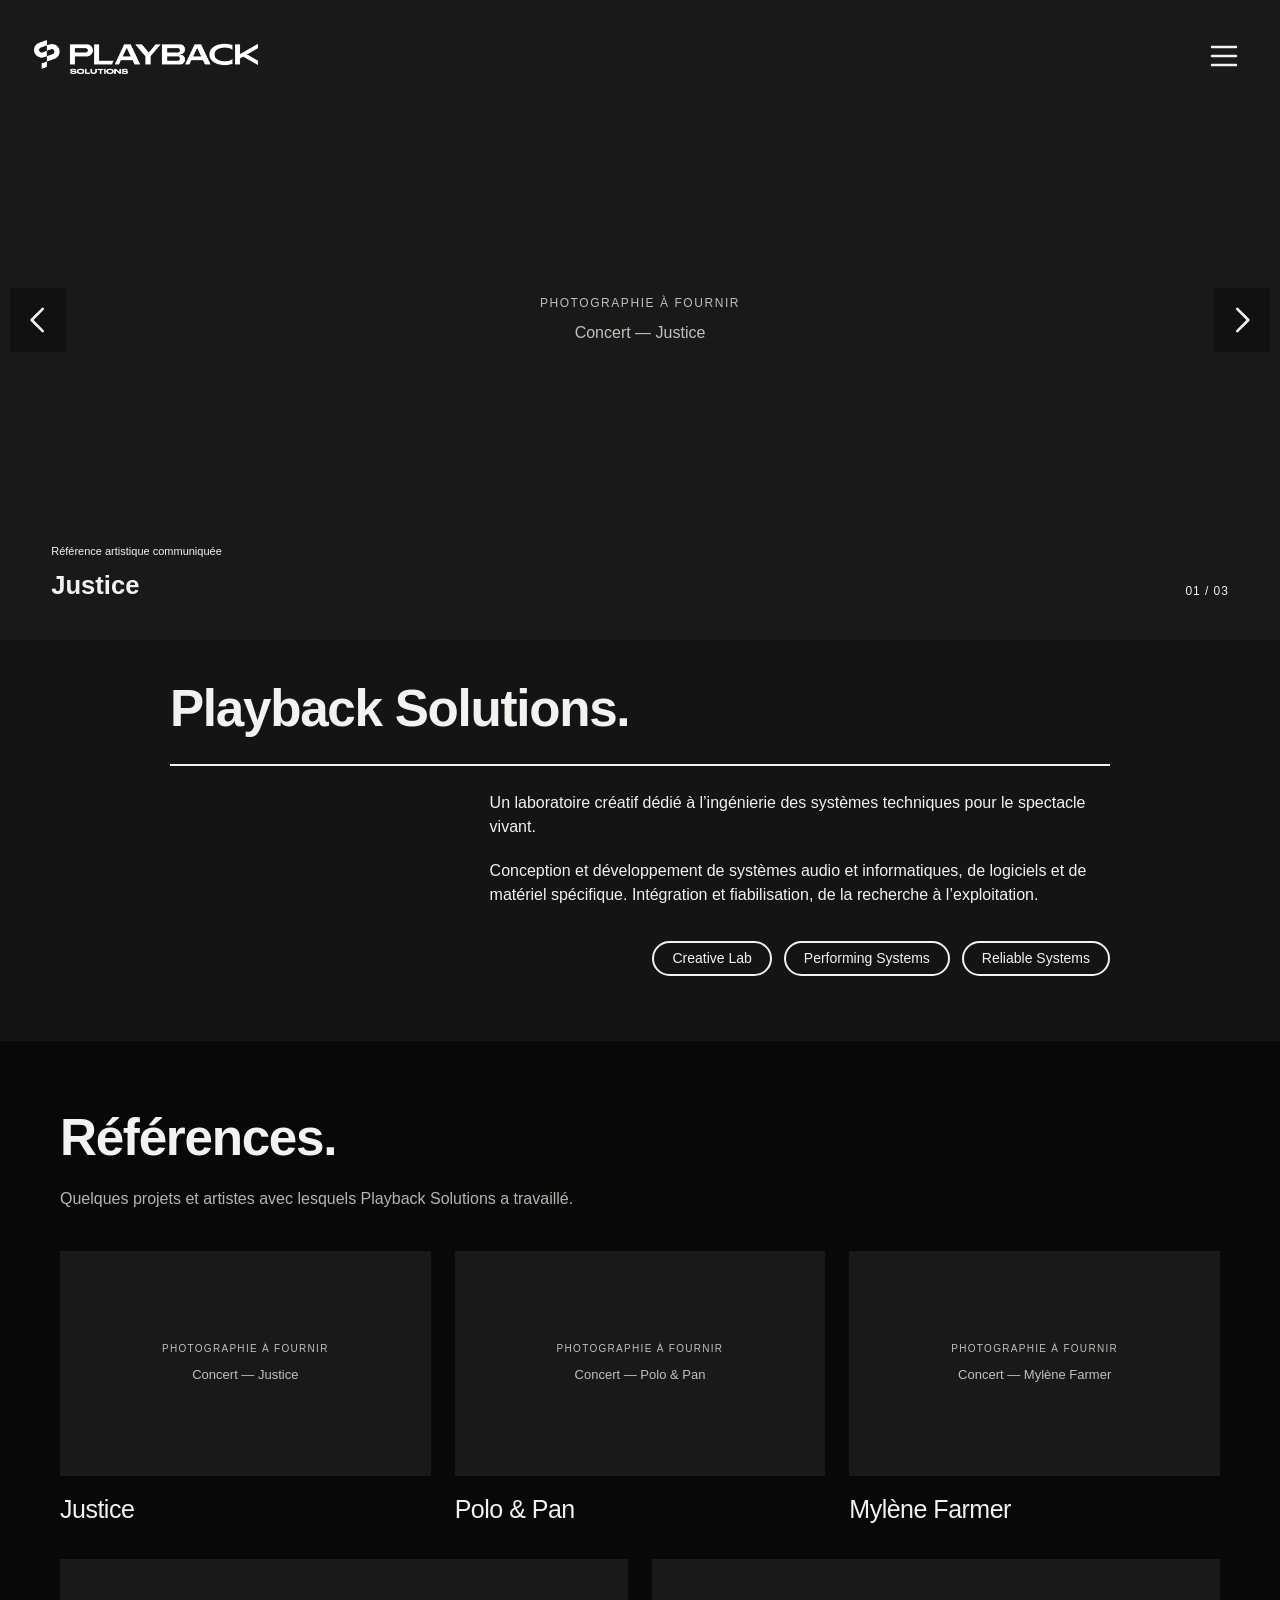
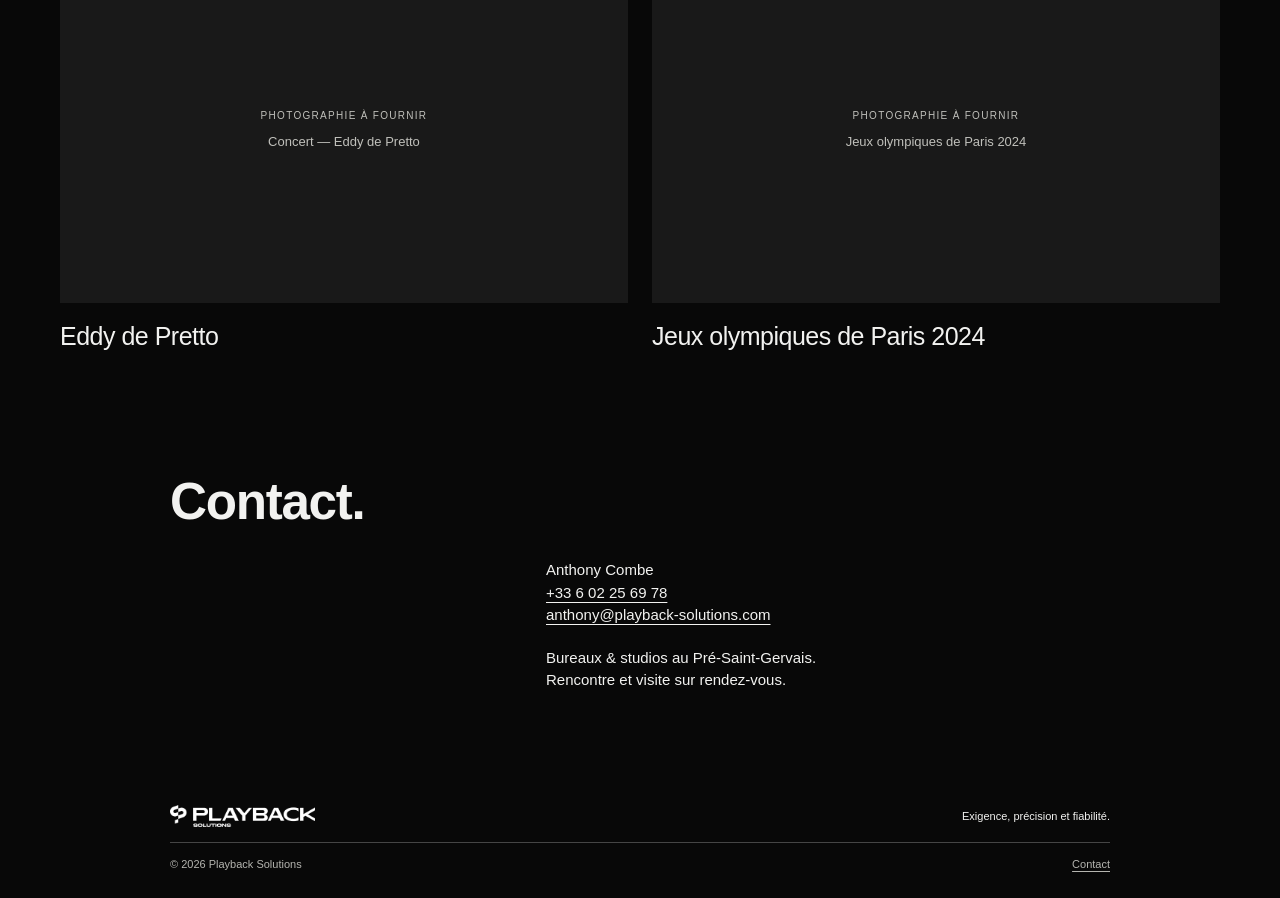
==== commit 1d699af0: "Update preview to approved dark French version 7f719bc" ====
--- a/preview/index.html
+++ b/preview/index.html
@@ -3,10 +3,10 @@
 <head>
 <meta charset="utf-8">
 <meta name="viewport" content="width=device-width,initial-scale=1">
-<meta name="theme-color" content="#ffffff">
-<meta name="description" content="Laboratoire créatif et ingénierie technique pour le spectacle vivant et l’audiovisuel.">
+<meta name="theme-color" content="#080808">
+<meta name="description" content="Ingénierie, conception et développement de systèmes techniques pour le spectacle vivant.">
 <meta property="og:title" content="Accueil — Playback Solutions">
-<meta property="og:description" content="Laboratoire créatif et ingénierie technique pour le spectacle vivant et l’audiovisuel.">
+<meta property="og:description" content="Ingénierie, conception et développement de systèmes techniques pour le spectacle vivant.">
 <meta property="og:type" content="website">
 <meta property="og:locale" content="fr_FR">
 <title>Accueil — Playback Solutions</title>
@@ -18,20 +18,20 @@
 <body class="home-page">
 <a class="skip-link" href="#main">Aller au contenu</a>
 <header class="site-header">
-<a class="brand" href="index.html" aria-label="Playback Solutions — Accueil"><img class="logo-black" src="assets/logo_playback_BLACK_HORIZONTAL.png" alt="Playback Solutions" width="3100" height="475" fetchpriority="high"><img class="logo-white" src="assets/logo_playback_WHITE_HORIZONTAL.png" alt="" width="3102" height="476" aria-hidden="true"></a>
+<a class="brand" href="index.html" aria-label="Playback Solutions — Accueil"><img src="assets/logo_playback_WHITE_HORIZONTAL.png" alt="Playback Solutions" width="3102" height="476" fetchpriority="high"></a>
 <button class="menu-toggle" type="button" aria-controls="site-menu" aria-expanded="false" aria-label="Ouvrir le menu"><svg viewBox="0 0 24 24" width="24" height="24" fill="none" stroke="currentColor" stroke-width="1.7" stroke-linecap="round" stroke-linejoin="round" aria-hidden="true"><path d="M4 6h16M4 12h16M4 18h16"/></svg></button>
 </header>
 <div class="menu-backdrop" hidden></div>
 <aside class="menu-panel" id="site-menu" aria-label="Menu principal">
-<div class="menu-top"><a href="index.html" aria-label="Playback Solutions — Accueil"><img src="assets/logo_playback_BLACK_HORIZONTAL.png" alt="Playback Solutions" width="3100" height="475"></a><button class="menu-close" type="button" aria-label="Fermer le menu"><svg viewBox="0 0 24 24" width="24" height="24" fill="none" stroke="currentColor" stroke-width="1.7" stroke-linecap="round" stroke-linejoin="round" aria-hidden="true"><path d="m6 6 12 12M18 6 6 18"/></svg></button></div>
+<div class="menu-top"><a href="index.html" aria-label="Playback Solutions — Accueil"><img src="assets/logo_playback_WHITE_HORIZONTAL.png" alt="Playback Solutions" width="3102" height="476"></a><button class="menu-close" type="button" aria-label="Fermer le menu"><svg viewBox="0 0 24 24" width="24" height="24" fill="none" stroke="currentColor" stroke-width="1.7" stroke-linecap="round" stroke-linejoin="round" aria-hidden="true"><path d="m6 6 12 12M18 6 6 18"/></svg></button></div>
 <nav aria-label="Navigation principale"><a href="index.html" aria-current="page">Accueil</a><a href="creative-lab.html">Creative Lab</a><a href="performing-systems.html">Performing Systems</a><a href="reliable-systems.html">Reliable Systems</a><a href="contact.html">Contact</a></nav>
-<a class="menu-phone" href="tel:+33602256978">+33 6 02 25 69 78</a>
 </aside>
 <main id="main" tabindex="-1"><section class="carousel" id="references" aria-roledescription="carrousel" aria-label="Références artistiques Playback Solutions">
-<div class="carousel-track"><div class="carousel-slide" id="slide-1" role="group" aria-roledescription="diapositive" aria-label="1 sur 3" data-tone="dark"><figure class="media awaiting-photo" data-media="home-justice"><div class="photo-placeholder" role="img" aria-label="Emplacement photographique : Concert — Justice"><span class="placeholder-label">Photographie à fournir</span><span class="placeholder-subject">Concert — Justice</span></div></figure><div class="slide-reference"><span>Référence artistique communiquée</span><p>Justice</p></div></div><div class="carousel-slide" id="slide-2" role="group" aria-roledescription="diapositive" aria-label="2 sur 3" data-tone="dark" hidden><figure class="media awaiting-photo" data-media="home-polo-pan"><div class="photo-placeholder" role="img" aria-label="Emplacement photographique : Concert — Polo &amp; Pan"><span class="placeholder-label">Photographie à fournir</span><span class="placeholder-subject">Concert — Polo &amp; Pan</span></div></figure><div class="slide-reference"><span>Référence artistique communiquée</span><p>Polo &amp; Pan</p></div></div><div class="carousel-slide" id="slide-3" role="group" aria-roledescription="diapositive" aria-label="3 sur 3" data-tone="dark" hidden><figure class="media awaiting-photo" data-media="home-mylene"><div class="photo-placeholder" role="img" aria-label="Emplacement photographique : Concert — Mylène Farmer"><span class="placeholder-label">Photographie à fournir</span><span class="placeholder-subject">Concert — Mylène Farmer</span></div></figure><div class="slide-reference"><span>Référence artistique communiquée</span><p>Mylène Farmer</p></div></div></div>
+<div class="carousel-track"><div class="carousel-slide" id="slide-1" role="group" aria-roledescription="diapositive" aria-label="1 sur 3"><figure class="media awaiting-photo" data-media="home-justice"><div class="photo-placeholder" role="img" aria-label="Emplacement photographique : Concert — Justice"><span class="placeholder-label">Photographie à fournir</span><span class="placeholder-subject">Concert — Justice</span></div></figure><div class="slide-reference"><span>Référence artistique communiquée</span><p>Justice</p></div></div><div class="carousel-slide" id="slide-2" role="group" aria-roledescription="diapositive" aria-label="2 sur 3" hidden><figure class="media awaiting-photo" data-media="home-polo-pan"><div class="photo-placeholder" role="img" aria-label="Emplacement photographique : Concert — Polo &amp; Pan"><span class="placeholder-label">Photographie à fournir</span><span class="placeholder-subject">Concert — Polo &amp; Pan</span></div></figure><div class="slide-reference"><span>Référence artistique communiquée</span><p>Polo &amp; Pan</p></div></div><div class="carousel-slide" id="slide-3" role="group" aria-roledescription="diapositive" aria-label="3 sur 3" hidden><figure class="media awaiting-photo" data-media="home-mylene"><div class="photo-placeholder" role="img" aria-label="Emplacement photographique : Concert — Mylène Farmer"><span class="placeholder-label">Photographie à fournir</span><span class="placeholder-subject">Concert — Mylène Farmer</span></div></figure><div class="slide-reference"><span>Référence artistique communiquée</span><p>Mylène Farmer</p></div></div></div>
 <div class="carousel-controls" hidden><button class="slide-prev" type="button" aria-label="Photographie précédente"><svg viewBox="0 0 24 24" width="24" height="24" fill="none" stroke="currentColor" stroke-width="1.7" stroke-linecap="round" stroke-linejoin="round" aria-hidden="true"><path d="M15 5 8 12l7 7"/></svg></button><button class="slide-next" type="button" aria-label="Photographie suivante"><svg viewBox="0 0 24 24" width="24" height="24" fill="none" stroke="currentColor" stroke-width="1.7" stroke-linecap="round" stroke-linejoin="round" aria-hidden="true"><path d="m9 5 7 7-7 7"/></svg></button><span class="slide-counter" role="status" aria-live="polite" aria-atomic="true">01 / 03</span></div>
 </section>
-<section class="presentation" id="presentation"><div class="content"><h1>Playback Solutions.</h1><div class="presentation-copy"><p>Un laboratoire créatif et une structure d’ingénierie technique pour le spectacle vivant et l’audiovisuel.</p><p>Nous concevons et développons des solutions matérielles et logicielles sur mesure, de la recherche à l’exploitation.</p><div class="expertise-links"><a href="creative-lab.html">Creative Lab</a><a href="performing-systems.html">Performing Systems</a><a href="reliable-systems.html">Reliable Systems</a></div></div></div></section>
-<section class="contact-band" id="contact"><div class="content"><h2>Contact.</h2><div class="contact-copy"><p>Anthony Combe<br><a class="phone" href="tel:+33602256978">+33 6 02 25 69 78</a></p><p>Bureaux & studios au Pré-Saint-Gervais.<br>Rencontre et visite sur rendez-vous.</p></div></div></section></main>
-<footer class="site-footer"><div class="footer-inner"><a href="index.html" aria-label="Playback Solutions — Accueil"><img src="assets/logo_playback_BLACK_HORIZONTAL.png" alt="Playback Solutions" width="3100" height="475" loading="lazy"></a><p lang="en">Care. Precision. Reliability.</p></div><div class="footer-bottom"><span>© 2026 Playback Solutions</span><a href="tel:+33602256978">Contact · +33 6 02 25 69 78</a></div></footer>
+<section class="presentation" id="presentation"><div class="content"><h1>Playback Solutions.</h1><div class="presentation-copy"><p>Un laboratoire créatif dédié à l’ingénierie des systèmes techniques pour le spectacle vivant.</p><p>Conception et développement de systèmes audio et informatiques, de logiciels et de matériel spécifique. Intégration et fiabilisation, de la recherche à l’exploitation.</p><div class="expertise-links"><a href="creative-lab.html">Creative Lab</a><a href="performing-systems.html">Performing Systems</a><a href="reliable-systems.html">Reliable Systems</a></div></div></div></section>
+<section class="references-section" id="projets"><div class="references-inner"><h2>Références.</h2><p class="references-intro">Quelques projets et artistes avec lesquels Playback Solutions a travaillé.</p><div class="reference-grid"><article class="reference-card"><figure class="media awaiting-photo" data-media="home-justice"><div class="photo-placeholder" role="img" aria-label="Emplacement photographique : Concert — Justice"><span class="placeholder-label">Photographie à fournir</span><span class="placeholder-subject">Concert — Justice</span></div></figure><h3>Justice</h3></article><article class="reference-card"><figure class="media awaiting-photo" data-media="home-polo-pan"><div class="photo-placeholder" role="img" aria-label="Emplacement photographique : Concert — Polo &amp; Pan"><span class="placeholder-label">Photographie à fournir</span><span class="placeholder-subject">Concert — Polo &amp; Pan</span></div></figure><h3>Polo &amp; Pan</h3></article><article class="reference-card"><figure class="media awaiting-photo" data-media="home-mylene"><div class="photo-placeholder" role="img" aria-label="Emplacement photographique : Concert — Mylène Farmer"><span class="placeholder-label">Photographie à fournir</span><span class="placeholder-subject">Concert — Mylène Farmer</span></div></figure><h3>Mylène Farmer</h3></article><article class="reference-card"><figure class="media awaiting-photo" data-media="reference-eddy"><div class="photo-placeholder" role="img" aria-label="Emplacement photographique : Concert — Eddy de Pretto"><span class="placeholder-label">Photographie à fournir</span><span class="placeholder-subject">Concert — Eddy de Pretto</span></div></figure><h3>Eddy de Pretto</h3></article><article class="reference-card"><figure class="media awaiting-photo" data-media="reference-paris-2024"><div class="photo-placeholder" role="img" aria-label="Emplacement photographique : Jeux olympiques de Paris 2024"><span class="placeholder-label">Photographie à fournir</span><span class="placeholder-subject">Jeux olympiques de Paris 2024</span></div></figure><h3>Jeux olympiques de Paris 2024</h3></article></div></div></section>
+<section class="contact-band" id="contact"><div class="content"><h2>Contact.</h2><div class="contact-copy"><p>Anthony Combe<br><a class="contact-phone" href="tel:+33602256978">+33 6 02 25 69 78</a><br><a class="contact-email" href="mailto:anthony@playback-solutions.com">anthony@playback-solutions.com</a></p><p>Bureaux & studios au Pré-Saint-Gervais.<br>Rencontre et visite sur rendez-vous.</p></div></div></section></main>
+<footer class="site-footer"><div class="footer-inner"><a href="index.html" aria-label="Playback Solutions — Accueil"><img src="assets/logo_playback_WHITE_HORIZONTAL.png" alt="Playback Solutions" width="3102" height="476" loading="lazy"></a><p>Exigence, précision et fiabilité.</p></div><div class="footer-bottom"><span>© 2026 Playback Solutions</span><a href="contact.html">Contact</a></div></footer>
 </body></html>
--- a/preview/assets/site.css
+++ b/preview/assets/site.css
@@ -1,9 +1,9 @@
 @charset "UTF-8";
 :root {
-  color-scheme: light;
-  --ink: #202123;
-  --paper: #fff;
-  --grey: #e8e8e8;
+  color-scheme: dark;
+  --ink: #f2f2f0;
+  --paper: #080808;
+  --grey: #141414;
   --gutter: clamp(24px, 4vw, 64px);
   font-family: Arial, Helvetica, sans-serif;
   font-synthesis: none;
@@ -15,28 +15,26 @@
 button { font: inherit; color: inherit; cursor: pointer; }
 img, svg { display: block; max-width: 100%; }
 figure, p, h1, h2 { margin: 0; }
-h1, h2 { color: #070707; font-size: clamp(36px, 4vw, 60px); line-height: 1.06; letter-spacing: -.025em; font-weight: 700; }
+h1, h2 { color: var(--ink); font-size: clamp(36px, 4vw, 60px); line-height: 1.06; letter-spacing: -.025em; font-weight: 700; }
 p { font-size: 16px; line-height: 1.5; }
 a:focus-visible, button:focus-visible { outline: 2px solid currentColor; outline-offset: 6px; }
 [hidden] { display: none !important; }
 .content { width: min(940px, calc(100% - 2 * var(--gutter))); margin-inline: auto; }
-.skip-link { position: fixed; z-index: 100; top: 10px; left: 15px; transform: translateY(-150%); padding: 12px 18px; background: #fff; color: #000; }
+.skip-link { position: fixed; z-index: 100; top: 10px; left: 15px; transform: translateY(-150%); padding: 12px 18px; background: #080808; color: #fff; }
 .skip-link:focus { transform: none; }
 .site-header { position: relative; z-index: 20; height: 116px; display: flex; justify-content: space-between; align-items: flex-start; padding: 34px 34px 0; pointer-events: none; }
 .site-header a, .site-header button { pointer-events: auto; }
 .brand { display: block; width: 224px; margin-top: 6px; }
 .brand img { width: 100%; height: auto; }
-.logo-white { display: none; }
 .menu-toggle, .menu-close { border: 0; padding: 0; background: transparent; width: 44px; height: 44px; align-items: center; justify-content: center; }
 .menu-toggle { display: none; }
 .menu-toggle svg { width: 36px; height: 36px; }
 .menu-close { display: none; }
-.menu-panel { padding: 10px var(--gutter) 35px; background: #fff; }
+.menu-panel { padding: 10px var(--gutter) 35px; background: #080808; }
 .menu-top { display: none; }
 .menu-panel nav { display: flex; flex-wrap: wrap; gap: 18px 30px; }
 .menu-panel nav a { text-decoration: none; font-size: 18px; }
 .menu-panel nav a:hover { text-decoration: underline; text-underline-offset: 6px; }
-.menu-phone { display: inline-block; margin-top: 24px; font-size: 14px; text-decoration: none; }
 .menu-ready .menu-toggle { display: flex; }
 .menu-ready .menu-panel { position: fixed; z-index: 50; inset: 0 auto 0 0; width: min(440px, 88vw); padding: 32px 34px; transform: translateX(-100%); visibility: hidden; transition: transform .32s ease, visibility .32s; overflow-y: auto; overscroll-behavior: contain; }
 .menu-ready .menu-top { display: flex; align-items: flex-start; justify-content: space-between; gap: 25px; }
@@ -46,37 +44,32 @@
 .menu-ready .menu-panel nav { margin-top: clamp(65px, 12vh, 140px); display: flex; flex-direction: column; align-items: flex-start; gap: 30px; }
 .menu-ready .menu-panel nav a { font-size: clamp(25px, 2.5vw, 36px); line-height: 1.12; letter-spacing: -.02em; }
 .menu-panel nav a[aria-current] { text-decoration: underline; text-decoration-thickness: 1px; text-underline-offset: 8px; }
-.menu-ready .menu-phone { display: inline-block; margin-top: 70px; }
-.menu-backdrop { position: fixed; inset: 0; z-index: 40; background: #0009; }
+.menu-backdrop { position: fixed; inset: 0; z-index: 40; background: #000b; }
 .menu-open .menu-panel { transform: translateX(0); visibility: visible; }
 .home-page .site-header { position: absolute; inset: 0 0 auto; }
 .home-page:not(:has(.menu-ready)) { min-width: 0; }
-.light-header .site-header { color: #fff; }
-.light-header .logo-black { display: none; }
-.light-header .logo-white { display: block; }
-.carousel { position: relative; height: clamp(520px, 50vw, 900px); background: #dfdfdd; }
+.carousel { position: relative; height: clamp(520px, 50vw, 900px); background: #101010; }
 .carousel-track, .carousel-slide { height: 100%; }
 .carousel-slide { position: relative; animation: settle .35s ease; }
 .carousel .media { height: 100%; }
-.media { position: relative; overflow: hidden; background: #e4e4e1; }
+.media { position: relative; overflow: hidden; background: #191919; }
 .media img { height: 100%; width: 100%; object-fit: cover; }
 .photo-placeholder { display: flex; flex-direction: column; justify-content: center; align-items: center; gap: 12px; padding: 35px; text-align: center; width: 100%; height: 100%; min-height: 200px; }
-.placeholder-label { font-size: 12px; text-transform: uppercase; letter-spacing: .13em; color: #5b5b58; }
-.placeholder-subject { font-size: 16px; line-height: 1.4; color: #555550; }
+.placeholder-label { font-size: 12px; text-transform: uppercase; letter-spacing: .13em; color: #c0c0bb; }
+.placeholder-subject { font-size: 16px; line-height: 1.4; color: #c0c0bb; }
 .slide-reference { position: absolute; left: var(--gutter); bottom: 36px; max-width: calc(100% - 140px); }
 .slide-reference span, .reference-caption span { font-size: 11px; line-height: 1.4; display: block; }
 .slide-reference p { font-size: clamp(22px, 2vw, 30px); font-weight: 700; margin-top: 6px; }
-.carousel-controls button { position: absolute; top: 45%; border: 0; background: transparent; width: 56px; height: 64px; display: grid; place-items: center; }
-.carousel-controls button:hover { background: #ffffff50; }
+.carousel-controls button { position: absolute; top: 45%; border: 0; background: #0005; width: 56px; height: 64px; display: grid; place-items: center; }
+.carousel-controls button:hover { background: #ffffff20; }
 .carousel-controls svg { width: 38px; height: 38px; }
 .slide-prev { left: 10px; }
 .slide-next { right: 10px; }
 .slide-counter { position: absolute; bottom: 42px; right: var(--gutter); font-size: 12px; letter-spacing: .08em; }
-.light-controls { color: #fff; }
-.carousel .has-photo::after { content: ""; position: absolute; inset: 0; background: linear-gradient(#0004, transparent 35%, transparent 65%, #0009); pointer-events: none; }
+.carousel .has-photo::after { content: ""; position: absolute; inset: 0; background: linear-gradient(#000b, transparent 35%, transparent 65%, #000c); pointer-events: none; }
 .carousel .has-photo .photo-credit { bottom: 10px; }
 .photo-credit { position: absolute; right: 16px; bottom: 14px; z-index: 2; color: #fff; font-size: 10px; background: #000a; padding: 5px 8px; }
-.media figcaption { position: absolute; left: 18px; bottom: 15px; font-size: 11px; line-height: 1.5; color: #464642; max-width: 70%; }
+.media figcaption { position: absolute; left: 18px; bottom: 15px; font-size: 11px; line-height: 1.5; color: #c0c0bb; max-width: 70%; }
 .has-photo figcaption { color: #fff; background: #000a; padding: 5px 8px; }
 .presentation { background: var(--grey); padding: 42px 0 65px; }
 .presentation h1 { border-bottom: 2px solid var(--ink); padding-bottom: 28px; }
@@ -84,20 +77,20 @@
 .presentation-copy p + p { margin-top: 20px; }
 .expertise-links { display: flex; flex-wrap: wrap; justify-content: flex-end; gap: 12px; margin-top: 34px; }
 .expertise-links a { border: 2px solid var(--ink); border-radius: 30px; padding: 7px 18px; font-size: 14px; line-height: 1.2; text-decoration: none; }
-.expertise-links a:hover { background: var(--ink); color: #fff; }
-.contact-band { padding: 44px 0 85px; background: #ededed; }
-.home-page .contact-band { background: #fff; }
+.expertise-links a:hover { background: var(--ink); color: #080808; }
+.contact-band { padding: 44px 0 85px; background: #141414; }
+.home-page .contact-band { background: #080808; }
 .contact-copy { width: 60%; margin: 30px 0 0 auto; }
 .contact-copy p { font-size: 15px; }
 .contact-copy p + p { margin-top: 20px; }
-.phone { text-underline-offset: 4px; }
-.inner-page:has(.contact-band:first-child) .contact-band { background: #fff; min-height: 63vh; padding-top: 45px; }
+.contact-phone, .contact-email { text-underline-offset: 4px; overflow-wrap: anywhere; }
+.inner-page:has(.contact-band:first-child) .contact-band { background: #080808; min-height: 63vh; padding-top: 45px; }
 .site-footer { padding-top: 28px; }
 .footer-inner, .footer-bottom { width: min(940px, calc(100% - 2 * var(--gutter))); margin-inline: auto; display: flex; justify-content: space-between; align-items: center; gap: 25px; }
 .footer-inner { padding-bottom: 15px; }
 .footer-inner img { width: 145px; height: auto; }
 .footer-inner p { font-size: 11px; }
-.footer-bottom { border-top: 1px solid #aaa; padding: 15px 0 28px; font-size: 11px; color: #626262; }
+.footer-bottom { border-top: 1px solid #454545; padding: 15px 0 28px; font-size: 11px; color: #b5b5b0; }
 .footer-bottom a { text-underline-offset: 3px; }
 .editorial { padding-top: 35px; padding-bottom: 95px; display: grid; grid-template-columns: .95fr 1.25fr; gap: 65px; align-items: start; }
 .editorial-copy { padding-left: 25px; border-left: 2px solid var(--ink); }
@@ -106,7 +99,7 @@
 .panorama .media { height: 100%; }
 .equipment { display: grid; grid-template-columns: 1fr 1fr; align-items: center; gap: 70px; padding-block: 100px; }
 .equipment-visual .media { aspect-ratio: 1.22; }
-.media-cutout { background: #f0f0ee; }
+.media-cutout { background: #191919; }
 .media-cutout.has-photo { background: transparent; }
 .media-cutout img { object-fit: contain; }
 .equipment-copy { border-left: 2px solid var(--ink); padding-left: 30px; }
@@ -148,7 +141,6 @@
   .menu-top a { width: 175px; }
   .menu-ready .menu-panel nav { margin-top: 70px; gap: 28px; }
   .menu-ready .menu-panel nav a { font-size: 27px; }
-  .menu-ready .menu-phone { margin-top: 50px; }
   .carousel { height: min(75svh, 650px); min-height: 480px; }
   .photo-placeholder { padding-inline: 55px; gap: 14px; }
   .placeholder-label { font-size: 10px; }
@@ -187,8 +179,6 @@
   .system-copy h1 { font-size: 40px; }
   .system-visual { grid-column: 1; grid-row: 2; padding: 0; }
   .system-visual .media { aspect-ratio: 1.5; }
-  .inner-page:has(.systems-opening) .logo-black { display: none; }
-  .inner-page:has(.systems-opening) .logo-white { display: block; }
   .media figcaption { font-size: 10px; max-width: 85%; }
   .reference-caption { left: 24px; bottom: 28px; }
   .reference-caption p { font-size: 24px; }
@@ -199,3 +189,26 @@
 html:not(.menu-ready) .home-page .site-header { position: relative; }
 .reference-panorama:has(.has-photo) .reference-caption { color: #fff; text-shadow: 0 1px 4px #000; }
 .reference-panorama .has-photo::after { content: ""; position: absolute; inset: 60% 0 0; background: linear-gradient(transparent, #000b); pointer-events: none; }
+
+.references-section { padding: 70px var(--gutter) 80px; background: #080808; }
+.references-inner { max-width: 1160px; margin-inline: auto; }
+.references-intro { margin-top: 22px; color: #b5b5b0; max-width: 580px; }
+.reference-grid { display: grid; grid-template-columns: repeat(6, minmax(0, 1fr)); gap: 35px 24px; margin-top: 40px; }
+.reference-card { grid-column: span 2; min-width: 0; }
+.reference-card:nth-last-child(-n+2) { grid-column: span 3; }
+.reference-card .media { aspect-ratio: 1.65; }
+.reference-card .photo-placeholder { padding: 20px; min-height: 0; }
+.reference-card .placeholder-label { font-size: 10px; }
+.reference-card .placeholder-subject { font-size: 13px; }
+.reference-card h3 { margin: 18px 0 0; font-size: 25px; line-height: 1.2; letter-spacing: -.02em; font-weight: 500; }
+@media (max-width: 900px) {
+  .reference-grid { grid-template-columns: repeat(2, minmax(0, 1fr)); }
+  .reference-card, .reference-card:nth-last-child(-n+2) { grid-column: span 1; }
+  .reference-card:last-child { grid-column: 1 / -1; }
+}
+@media (max-width: 600px) {
+  .references-section { padding-block: 45px 50px; }
+  .reference-grid { grid-template-columns: 1fr; gap: 30px; margin-top: 30px; }
+  .reference-card .media { aspect-ratio: 1.7; }
+  .reference-card h3 { font-size: 24px; margin-top: 14px; }
+}
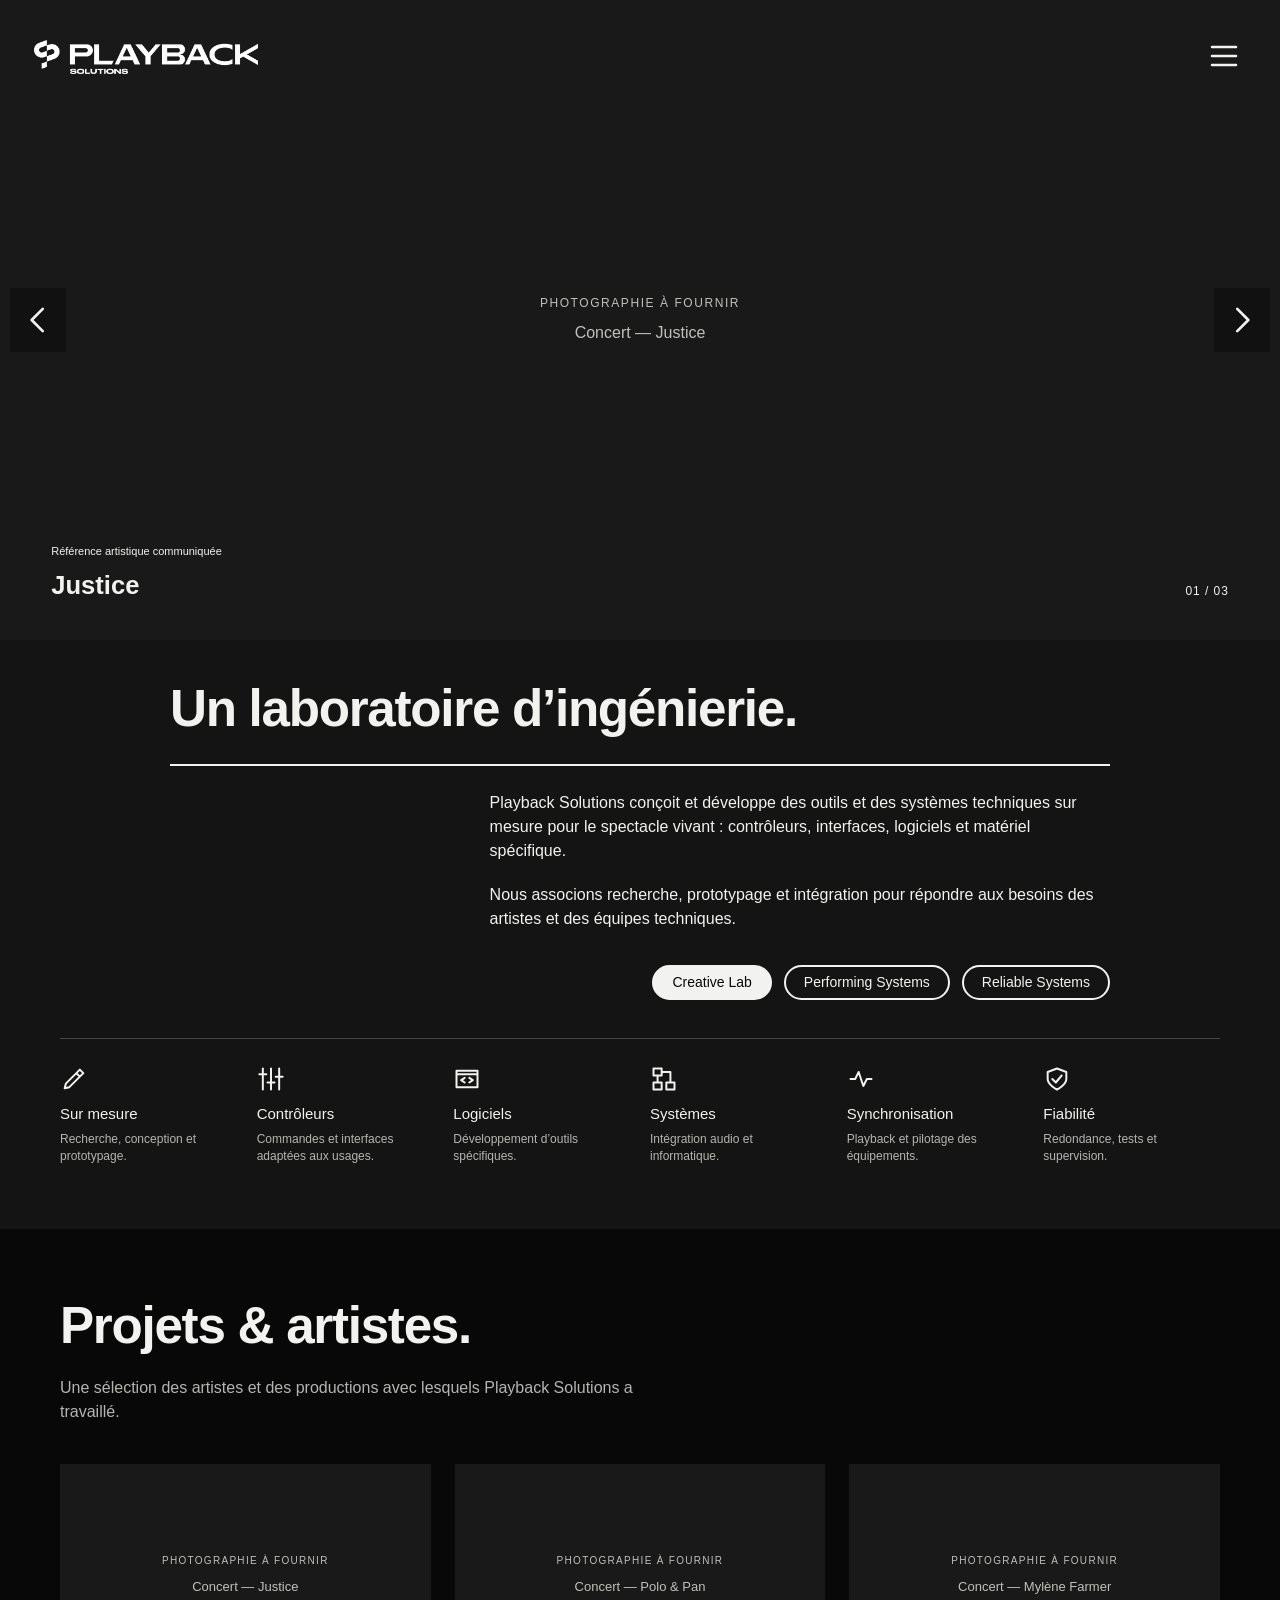
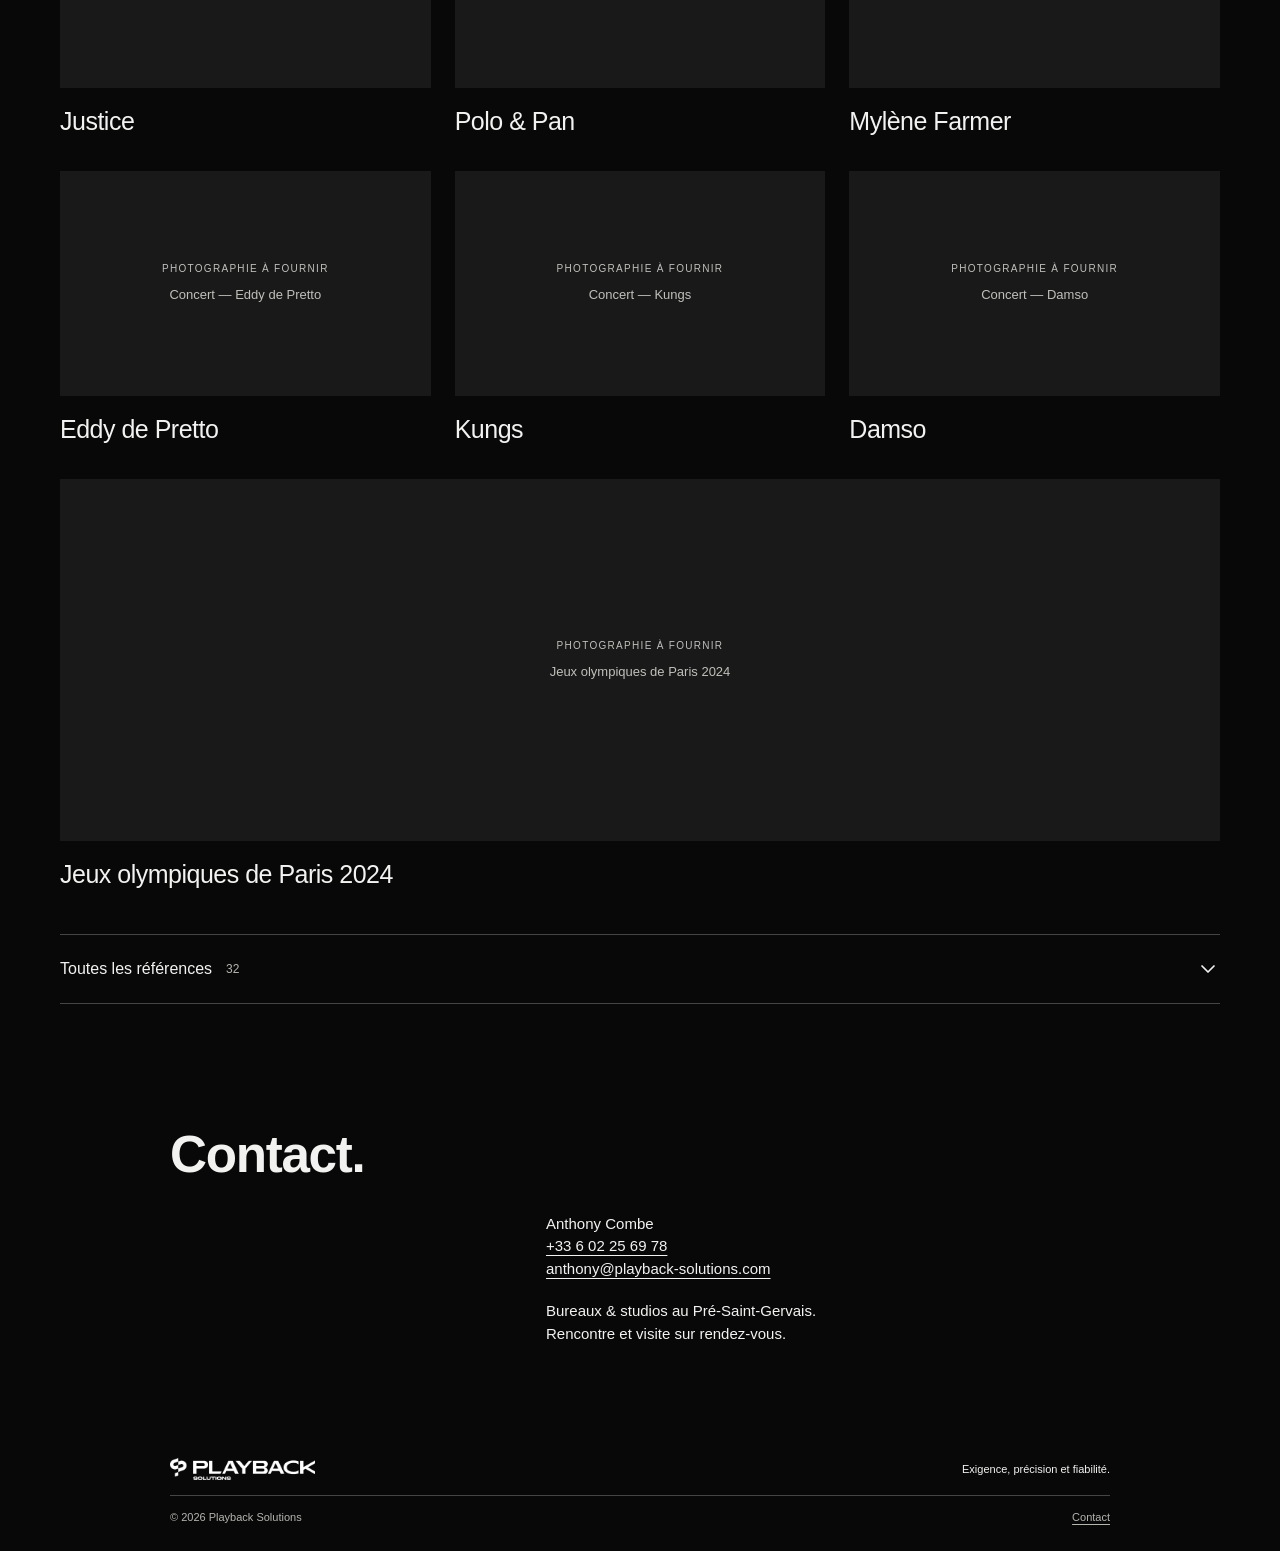
==== commit 54ca2885: "Update preview with approved engineering lab and references snapshot 5321d97" ====
--- a/preview/index.html
+++ b/preview/index.html
@@ -30,8 +30,8 @@
 <div class="carousel-track"><div class="carousel-slide" id="slide-1" role="group" aria-roledescription="diapositive" aria-label="1 sur 3"><figure class="media awaiting-photo" data-media="home-justice"><div class="photo-placeholder" role="img" aria-label="Emplacement photographique : Concert — Justice"><span class="placeholder-label">Photographie à fournir</span><span class="placeholder-subject">Concert — Justice</span></div></figure><div class="slide-reference"><span>Référence artistique communiquée</span><p>Justice</p></div></div><div class="carousel-slide" id="slide-2" role="group" aria-roledescription="diapositive" aria-label="2 sur 3" hidden><figure class="media awaiting-photo" data-media="home-polo-pan"><div class="photo-placeholder" role="img" aria-label="Emplacement photographique : Concert — Polo &amp; Pan"><span class="placeholder-label">Photographie à fournir</span><span class="placeholder-subject">Concert — Polo &amp; Pan</span></div></figure><div class="slide-reference"><span>Référence artistique communiquée</span><p>Polo &amp; Pan</p></div></div><div class="carousel-slide" id="slide-3" role="group" aria-roledescription="diapositive" aria-label="3 sur 3" hidden><figure class="media awaiting-photo" data-media="home-mylene"><div class="photo-placeholder" role="img" aria-label="Emplacement photographique : Concert — Mylène Farmer"><span class="placeholder-label">Photographie à fournir</span><span class="placeholder-subject">Concert — Mylène Farmer</span></div></figure><div class="slide-reference"><span>Référence artistique communiquée</span><p>Mylène Farmer</p></div></div></div>
 <div class="carousel-controls" hidden><button class="slide-prev" type="button" aria-label="Photographie précédente"><svg viewBox="0 0 24 24" width="24" height="24" fill="none" stroke="currentColor" stroke-width="1.7" stroke-linecap="round" stroke-linejoin="round" aria-hidden="true"><path d="M15 5 8 12l7 7"/></svg></button><button class="slide-next" type="button" aria-label="Photographie suivante"><svg viewBox="0 0 24 24" width="24" height="24" fill="none" stroke="currentColor" stroke-width="1.7" stroke-linecap="round" stroke-linejoin="round" aria-hidden="true"><path d="m9 5 7 7-7 7"/></svg></button><span class="slide-counter" role="status" aria-live="polite" aria-atomic="true">01 / 03</span></div>
 </section>
-<section class="presentation" id="presentation"><div class="content"><h1>Playback Solutions.</h1><div class="presentation-copy"><p>Un laboratoire créatif dédié à l’ingénierie des systèmes techniques pour le spectacle vivant.</p><p>Conception et développement de systèmes audio et informatiques, de logiciels et de matériel spécifique. Intégration et fiabilisation, de la recherche à l’exploitation.</p><div class="expertise-links"><a href="creative-lab.html">Creative Lab</a><a href="performing-systems.html">Performing Systems</a><a href="reliable-systems.html">Reliable Systems</a></div></div></div></section>
-<section class="references-section" id="projets"><div class="references-inner"><h2>Références.</h2><p class="references-intro">Quelques projets et artistes avec lesquels Playback Solutions a travaillé.</p><div class="reference-grid"><article class="reference-card"><figure class="media awaiting-photo" data-media="home-justice"><div class="photo-placeholder" role="img" aria-label="Emplacement photographique : Concert — Justice"><span class="placeholder-label">Photographie à fournir</span><span class="placeholder-subject">Concert — Justice</span></div></figure><h3>Justice</h3></article><article class="reference-card"><figure class="media awaiting-photo" data-media="home-polo-pan"><div class="photo-placeholder" role="img" aria-label="Emplacement photographique : Concert — Polo &amp; Pan"><span class="placeholder-label">Photographie à fournir</span><span class="placeholder-subject">Concert — Polo &amp; Pan</span></div></figure><h3>Polo &amp; Pan</h3></article><article class="reference-card"><figure class="media awaiting-photo" data-media="home-mylene"><div class="photo-placeholder" role="img" aria-label="Emplacement photographique : Concert — Mylène Farmer"><span class="placeholder-label">Photographie à fournir</span><span class="placeholder-subject">Concert — Mylène Farmer</span></div></figure><h3>Mylène Farmer</h3></article><article class="reference-card"><figure class="media awaiting-photo" data-media="reference-eddy"><div class="photo-placeholder" role="img" aria-label="Emplacement photographique : Concert — Eddy de Pretto"><span class="placeholder-label">Photographie à fournir</span><span class="placeholder-subject">Concert — Eddy de Pretto</span></div></figure><h3>Eddy de Pretto</h3></article><article class="reference-card"><figure class="media awaiting-photo" data-media="reference-paris-2024"><div class="photo-placeholder" role="img" aria-label="Emplacement photographique : Jeux olympiques de Paris 2024"><span class="placeholder-label">Photographie à fournir</span><span class="placeholder-subject">Jeux olympiques de Paris 2024</span></div></figure><h3>Jeux olympiques de Paris 2024</h3></article></div></div></section>
+<section class="presentation" id="presentation"><div class="content"><h1>Un laboratoire d’ingénierie.</h1><div class="presentation-copy"><p>Playback Solutions conçoit et développe des outils et des systèmes techniques sur mesure pour le spectacle vivant : contrôleurs, interfaces, logiciels et matériel spécifique.</p><p>Nous associons recherche, prototypage et intégration pour répondre aux besoins des artistes et des équipes techniques.</p><div class="expertise-links"><a href="creative-lab.html">Creative Lab</a><a href="performing-systems.html">Performing Systems</a><a href="reliable-systems.html">Reliable Systems</a></div></div></div><div class="skills-wrap"><ul class="skills-strip" aria-label="Nos compétences"><li><svg viewBox="0 0 24 24" width="24" height="24" fill="none" stroke="currentColor" stroke-width="1.7" stroke-linecap="round" stroke-linejoin="round" aria-hidden="true"><path d="m4 20 4-1L20 7l-3-3L5 16l-1 4M14 7l3 3"/></svg><h2>Sur mesure</h2><p>Recherche, conception et prototypage.</p></li><li><svg viewBox="0 0 24 24" width="24" height="24" fill="none" stroke="currentColor" stroke-width="1.7" stroke-linecap="round" stroke-linejoin="round" aria-hidden="true"><path d="M5 3v18M12 3v18M19 3v18M2 8h6M9 15h6M16 10h6"/></svg><h2>Contrôleurs</h2><p>Commandes et interfaces adaptées aux usages.</p></li><li><svg viewBox="0 0 24 24" width="24" height="24" fill="none" stroke="currentColor" stroke-width="1.7" stroke-linecap="round" stroke-linejoin="round" aria-hidden="true"><path d="M3 5h18v14H3zM3 8h18M10 11l-3 2 3 2m4-4 3 2-3 2"/></svg><h2>Logiciels</h2><p>Développement d’outils spécifiques.</p></li><li><svg viewBox="0 0 24 24" width="24" height="24" fill="none" stroke="currentColor" stroke-width="1.7" stroke-linecap="round" stroke-linejoin="round" aria-hidden="true"><path d="M3 3h7v6H3zM14 15h7v6h-7zM3 15h7v6H3zM6.5 9v6M10 6h7.5v9"/></svg><h2>Systèmes</h2><p>Intégration audio et informatique.</p></li><li><svg viewBox="0 0 24 24" width="24" height="24" fill="none" stroke="currentColor" stroke-width="1.7" stroke-linecap="round" stroke-linejoin="round" aria-hidden="true"><path d="M3 12h4l3-6 4 12 3-6h4"/></svg><h2>Synchronisation</h2><p>Playback et pilotage des équipements.</p></li><li><svg viewBox="0 0 24 24" width="24" height="24" fill="none" stroke="currentColor" stroke-width="1.7" stroke-linecap="round" stroke-linejoin="round" aria-hidden="true"><path d="m12 3-8 3v6c0 5 8 9 8 9s8-4 8-9V6l-8-3m-4 9 3 3 5-6"/></svg><h2>Fiabilité</h2><p>Redondance, tests et supervision.</p></li></ul></div></section>
+<section class="references-section" id="projets"><div class="references-inner"><h2>Projets & artistes.</h2><p class="references-intro">Une sélection des artistes et des productions avec lesquels Playback Solutions a travaillé.</p><div class="reference-grid"><article class="reference-card"><figure class="media awaiting-photo" data-media="home-justice"><div class="photo-placeholder" role="img" aria-label="Emplacement photographique : Concert — Justice"><span class="placeholder-label">Photographie à fournir</span><span class="placeholder-subject">Concert — Justice</span></div></figure><h3>Justice</h3></article><article class="reference-card"><figure class="media awaiting-photo" data-media="home-polo-pan"><div class="photo-placeholder" role="img" aria-label="Emplacement photographique : Concert — Polo &amp; Pan"><span class="placeholder-label">Photographie à fournir</span><span class="placeholder-subject">Concert — Polo &amp; Pan</span></div></figure><h3>Polo &amp; Pan</h3></article><article class="reference-card"><figure class="media awaiting-photo" data-media="home-mylene"><div class="photo-placeholder" role="img" aria-label="Emplacement photographique : Concert — Mylène Farmer"><span class="placeholder-label">Photographie à fournir</span><span class="placeholder-subject">Concert — Mylène Farmer</span></div></figure><h3>Mylène Farmer</h3></article><article class="reference-card"><figure class="media awaiting-photo" data-media="reference-eddy"><div class="photo-placeholder" role="img" aria-label="Emplacement photographique : Concert — Eddy de Pretto"><span class="placeholder-label">Photographie à fournir</span><span class="placeholder-subject">Concert — Eddy de Pretto</span></div></figure><h3>Eddy de Pretto</h3></article><article class="reference-card"><figure class="media awaiting-photo" data-media="reference-kungs"><div class="photo-placeholder" role="img" aria-label="Emplacement photographique : Concert — Kungs"><span class="placeholder-label">Photographie à fournir</span><span class="placeholder-subject">Concert — Kungs</span></div></figure><h3>Kungs</h3></article><article class="reference-card"><figure class="media awaiting-photo" data-media="reference-damso"><div class="photo-placeholder" role="img" aria-label="Emplacement photographique : Concert — Damso"><span class="placeholder-label">Photographie à fournir</span><span class="placeholder-subject">Concert — Damso</span></div></figure><h3>Damso</h3></article><article class="reference-card"><figure class="media awaiting-photo" data-media="reference-paris-2024"><div class="photo-placeholder" role="img" aria-label="Emplacement photographique : Jeux olympiques de Paris 2024"><span class="placeholder-label">Photographie à fournir</span><span class="placeholder-subject">Jeux olympiques de Paris 2024</span></div></figure><h3>Jeux olympiques de Paris 2024</h3></article></div><details class="reference-collection"><summary><span>Toutes les références</span><span class="collection-count">32</span><svg viewBox="0 0 24 24" width="24" height="24" fill="none" stroke="currentColor" stroke-width="1.7" stroke-linecap="round" stroke-linejoin="round" aria-hidden="true"><path d="m6 9 6 6 6-6"/></svg></summary><div class="collection-grid"><article class="collection-card" data-project-slugs="amir-2022"><h3>Amir</h3><p>2022</p></article><article class="collection-card" data-project-slugs="caravan-palace-2019"><h3>Caravan Palace</h3><p>2019</p></article><article class="collection-card" data-project-slugs="celine-symphonique"><h3>Céline symphonique</h3></article><article class="collection-card" data-project-slugs="damso"><h3>Damso</h3></article><article class="collection-card" data-project-slugs="djadja-dinaz"><h3>Djadja &amp; Dinaz</h3><p>Depuis 2022</p></article><article class="collection-card" data-project-slugs="eddy-de-pretto-2024"><h3>Eddy de Pretto</h3><p>2024</p></article><article class="collection-card" data-project-slugs="florent-pagny-60 florent-pagny-55"><h3>Florent Pagny</h3><p>60 · 55 tours</p></article><article class="collection-card" data-project-slugs="hyphen-hyphen-2018"><h3>Hyphen Hyphen</h3><p>2018</p></article><article class="collection-card" data-project-slugs="iam-2019"><h3>IAM</h3><p>2019</p></article><article class="collection-card" data-project-slugs="jain-2023"><h3>Jain</h3><p>2023</p></article><article class="collection-card" data-project-slugs="jean-louis-aubert-2020"><h3>Jean-Louis Aubert</h3><p>2020</p></article><article class="collection-card" data-project-slugs="jarre-al-ula jarre-green-concert"><h3>Jean-Michel Jarre</h3><p>Al Ula · The Green Concert</p></article><article class="collection-card" data-project-slugs="paris-2024"><h3>Jeux olympiques de Paris</h3><p>2024</p></article><article class="collection-card" data-project-slugs="josman-2022"><h3>Josman</h3><p>2022</p></article><article class="collection-card" data-project-slugs="julien-dore-2021"><h3>Julien Doré</h3><p>2021</p></article><article class="collection-card" data-project-slugs="justice-2024"><h3>Justice</h3><p>2024</p></article><article class="collection-card" data-project-slugs="kendji-girac-2019"><h3>Kendji Girac</h3><p>2019</p></article><article class="collection-card" data-project-slugs="kungs"><h3>Kungs</h3></article><article class="collection-card" data-project-slugs="le-grand-bleu"><h3>Le Grand Bleu</h3><p>Ciné-concert</p></article><article class="collection-card" data-project-slugs="les-enfoires-2022"><h3>Les Enfoirés</h3><p>2022</p></article><article class="collection-card" data-project-slugs="louane-2024"><h3>Louane</h3><p>2024</p></article><article class="collection-card" data-project-slugs="m-le-grand-petit-concert"><h3>Mathieu Chedid — M</h3><p>Le Grand Petit Concert</p></article><article class="collection-card" data-project-slugs="mylene-farmer-2019 mylene-farmer-nevermore"><h3>Mylène Farmer</h3><p>2019 · Nevermore</p></article><article class="collection-card" data-project-slugs="nouvelle-ecole"><h3>Nouvelle École</h3><p>Saison 1</p></article><article class="collection-card" data-project-slugs="pnl-2022"><h3>PNL</h3><p>2022</p></article><article class="collection-card" data-project-slugs="polo-pan"><h3>Polo &amp; Pan</h3></article><article class="collection-card" data-project-slugs="romeo-elvis-2022"><h3>Roméo Elvis</h3><p>2022</p></article><article class="collection-card" data-project-slugs="symphonissime"><h3>Symphonissime</h3><p>2020 · Yvan Cassard</p></article><article class="collection-card" data-project-slugs="the-blaze-2018"><h3>The Blaze</h3><p>2018</p></article><article class="collection-card" data-project-slugs="tryo"><h3>Tryo</h3><p>Depuis 2019 · jusqu’à Tout Intime Tour</p></article><article class="collection-card" data-project-slugs="victoires-de-la-musique"><h3>Victoires de la Musique</h3><p>2018–2026</p></article><article class="collection-card" data-project-slugs="yame-2024"><h3>Yamê</h3><p>2024</p></article></div></details></div></section>
 <section class="contact-band" id="contact"><div class="content"><h2>Contact.</h2><div class="contact-copy"><p>Anthony Combe<br><a class="contact-phone" href="tel:+33602256978">+33 6 02 25 69 78</a><br><a class="contact-email" href="mailto:anthony@playback-solutions.com">anthony@playback-solutions.com</a></p><p>Bureaux & studios au Pré-Saint-Gervais.<br>Rencontre et visite sur rendez-vous.</p></div></div></section></main>
 <footer class="site-footer"><div class="footer-inner"><a href="index.html" aria-label="Playback Solutions — Accueil"><img src="assets/logo_playback_WHITE_HORIZONTAL.png" alt="Playback Solutions" width="3102" height="476" loading="lazy"></a><p>Exigence, précision et fiabilité.</p></div><div class="footer-bottom"><span>© 2026 Playback Solutions</span><a href="contact.html">Contact</a></div></footer>
 </body></html>
--- a/preview/assets/site.css
+++ b/preview/assets/site.css
@@ -212,3 +212,55 @@
   .reference-card .media { aspect-ratio: 1.7; }
   .reference-card h3 { font-size: 24px; margin-top: 14px; }
 }
+/* Six compact capabilities share the presentation surface. */
+.skills-wrap { width: min(1160px, calc(100% - 2 * var(--gutter))); margin: 38px auto 0; border-top: 1px solid #454545; padding-top: 26px; }
+.skills-strip { list-style: none; margin: 0; padding: 0; display: grid; grid-template-columns: repeat(6, minmax(0, 1fr)); gap: 20px; }
+.skills-strip svg { width: 28px; height: 28px; margin-bottom: 12px; }
+.skills-strip h2 { font-size: 15px; font-weight: 500; letter-spacing: 0; line-height: 1.25; }
+.skills-strip p { font-size: 12px; line-height: 1.4; color: #b5b5b0; margin-top: 7px; max-width: 165px; }
+.expertise-links a:first-child { background: var(--ink); color: #080808; }
+.expertise-links a:first-child:hover { background: #080808; color: var(--ink); }
+.expertise-lead { font-size: 21px; font-weight: 600; line-height: 1.25; }
+.reference-card:nth-last-child(-n+2) { grid-column: span 2; }
+.reference-card:last-child { grid-column: 1 / -1; }
+.reference-card:last-child .media { aspect-ratio: 3.2; }
+.reference-collection { margin-top: 45px; border-block: 1px solid #454545; }
+.reference-collection summary { display: flex; align-items: center; gap: 14px; padding: 22px 0; cursor: pointer; font-size: 16px; list-style: none; }
+.reference-collection summary::-webkit-details-marker { display: none; }
+.reference-collection summary:hover { color: #c0c0bb; }
+.reference-collection summary svg { margin-left: auto; transition: transform .2s ease; }
+.reference-collection[open] summary svg { transform: rotate(180deg); }
+.collection-count { font-size: 12px; color: #b5b5b0; }
+.collection-grid { display: grid; grid-template-columns: repeat(3, minmax(0, 1fr)); gap: 0 30px; padding-bottom: 25px; }
+.collection-card { min-width: 0; padding: 22px 0; border-top: 1px solid #303030; }
+.collection-card h3 { font-size: 20px; line-height: 1.25; font-weight: 500; margin: 0; }
+.collection-card p { color: #b5b5b0; font-size: 12px; line-height: 1.5; margin-top: 8px; }
+.collection-card .media { aspect-ratio: 1.6; margin-bottom: 15px; }
+@media (max-width: 900px) {
+  .skills-strip { gap: 16px; }
+  .skills-strip h2 { font-size: 13px; }
+  .skills-strip p { font-size: 11px; }
+  .reference-card, .reference-card:nth-last-child(-n+2) { grid-column: span 1; }
+  .collection-grid { grid-template-columns: repeat(2, minmax(0, 1fr)); }
+}
+@media (max-width: 600px) {
+  .skills-wrap { margin-top: 28px; padding-top: 23px; }
+  .skills-strip { grid-template-columns: repeat(2, minmax(0, 1fr)); gap: 22px; }
+  .skills-strip svg { width: 26px; height: 26px; margin-bottom: 8px; }
+  .skills-strip h2 { font-size: 14px; }
+  .skills-strip p { font-size: 11px; margin-top: 5px; }
+  .reference-card:last-child .media { aspect-ratio: 1.7; }
+  .collection-grid { grid-template-columns: 1fr; }
+  .reference-collection { margin-top: 30px; }
+  .collection-card { padding-block: 19px; }
+}
+@media (max-width: 600px) {
+  .reference-grid { grid-template-columns: repeat(2, minmax(0, 1fr)); gap: 26px 16px; }
+  .reference-card .media { aspect-ratio: 1.3; }
+  .reference-card:last-child { grid-column: 1 / -1; }
+  .reference-card:last-child .media { aspect-ratio: 2.1; }
+  .reference-card .photo-placeholder { padding: 10px; }
+  .reference-card .placeholder-label { font-size: 9px; letter-spacing: .05em; }
+  .reference-card .placeholder-subject { display: none; }
+  .reference-card h3 { font-size: 18px; margin-top: 12px; }
+}
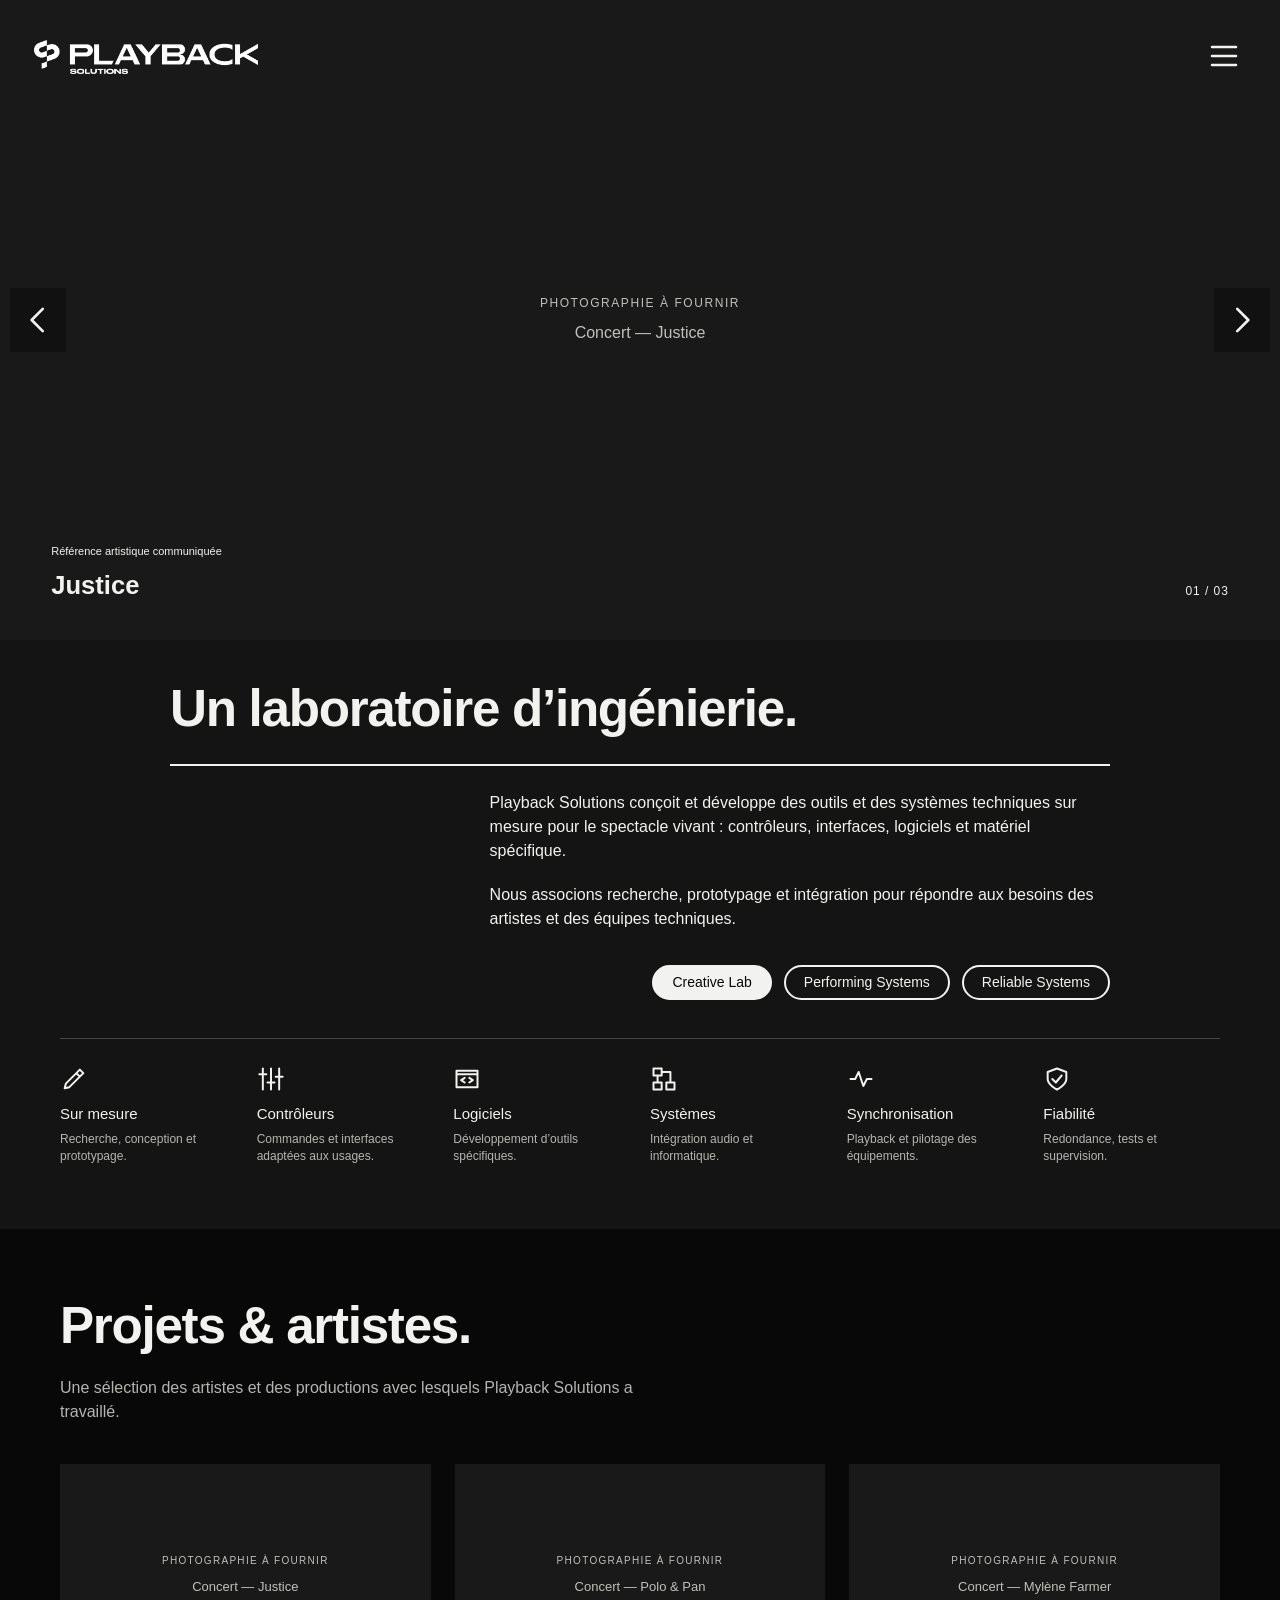
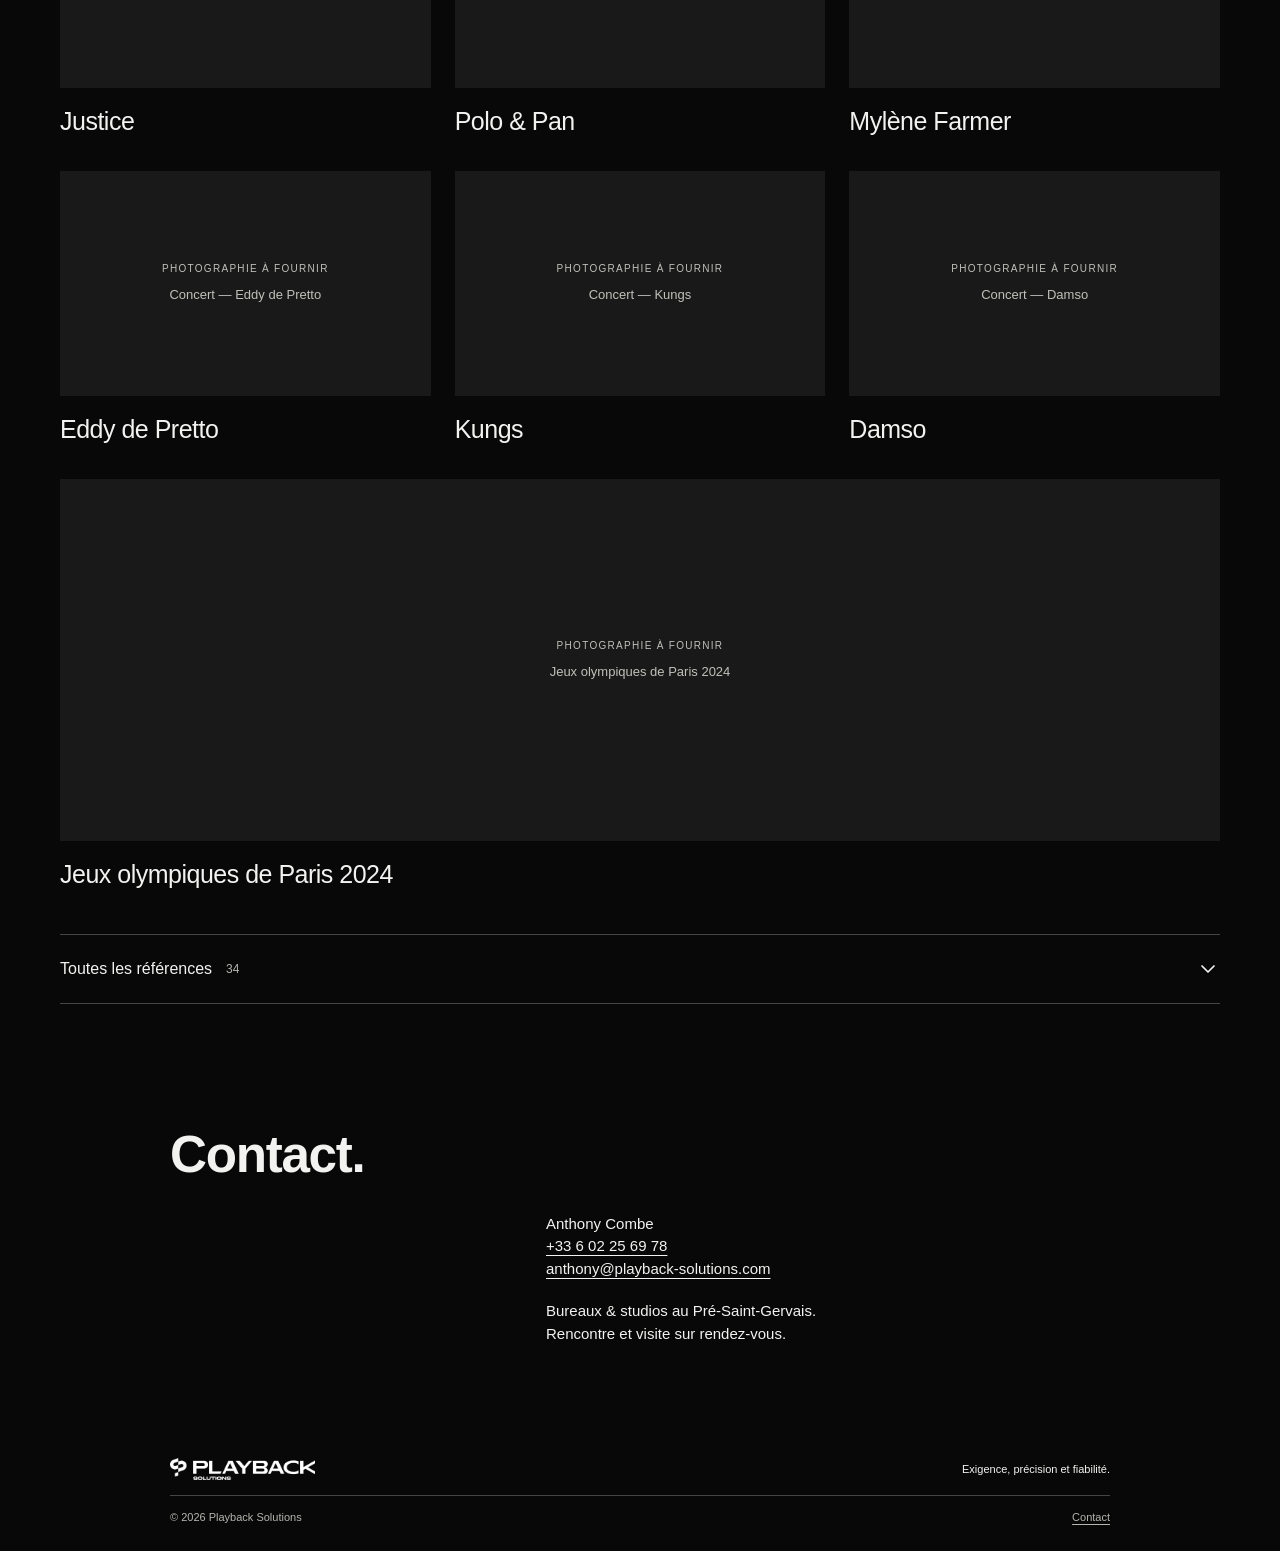
==== commit 38621f08: "Prepare preview reference corrections from 83c2527 pending main authorization" ====
--- a/preview/index.html
+++ b/preview/index.html
@@ -31,7 +31,7 @@
 <div class="carousel-controls" hidden><button class="slide-prev" type="button" aria-label="Photographie précédente"><svg viewBox="0 0 24 24" width="24" height="24" fill="none" stroke="currentColor" stroke-width="1.7" stroke-linecap="round" stroke-linejoin="round" aria-hidden="true"><path d="M15 5 8 12l7 7"/></svg></button><button class="slide-next" type="button" aria-label="Photographie suivante"><svg viewBox="0 0 24 24" width="24" height="24" fill="none" stroke="currentColor" stroke-width="1.7" stroke-linecap="round" stroke-linejoin="round" aria-hidden="true"><path d="m9 5 7 7-7 7"/></svg></button><span class="slide-counter" role="status" aria-live="polite" aria-atomic="true">01 / 03</span></div>
 </section>
 <section class="presentation" id="presentation"><div class="content"><h1>Un laboratoire d’ingénierie.</h1><div class="presentation-copy"><p>Playback Solutions conçoit et développe des outils et des systèmes techniques sur mesure pour le spectacle vivant : contrôleurs, interfaces, logiciels et matériel spécifique.</p><p>Nous associons recherche, prototypage et intégration pour répondre aux besoins des artistes et des équipes techniques.</p><div class="expertise-links"><a href="creative-lab.html">Creative Lab</a><a href="performing-systems.html">Performing Systems</a><a href="reliable-systems.html">Reliable Systems</a></div></div></div><div class="skills-wrap"><ul class="skills-strip" aria-label="Nos compétences"><li><svg viewBox="0 0 24 24" width="24" height="24" fill="none" stroke="currentColor" stroke-width="1.7" stroke-linecap="round" stroke-linejoin="round" aria-hidden="true"><path d="m4 20 4-1L20 7l-3-3L5 16l-1 4M14 7l3 3"/></svg><h2>Sur mesure</h2><p>Recherche, conception et prototypage.</p></li><li><svg viewBox="0 0 24 24" width="24" height="24" fill="none" stroke="currentColor" stroke-width="1.7" stroke-linecap="round" stroke-linejoin="round" aria-hidden="true"><path d="M5 3v18M12 3v18M19 3v18M2 8h6M9 15h6M16 10h6"/></svg><h2>Contrôleurs</h2><p>Commandes et interfaces adaptées aux usages.</p></li><li><svg viewBox="0 0 24 24" width="24" height="24" fill="none" stroke="currentColor" stroke-width="1.7" stroke-linecap="round" stroke-linejoin="round" aria-hidden="true"><path d="M3 5h18v14H3zM3 8h18M10 11l-3 2 3 2m4-4 3 2-3 2"/></svg><h2>Logiciels</h2><p>Développement d’outils spécifiques.</p></li><li><svg viewBox="0 0 24 24" width="24" height="24" fill="none" stroke="currentColor" stroke-width="1.7" stroke-linecap="round" stroke-linejoin="round" aria-hidden="true"><path d="M3 3h7v6H3zM14 15h7v6h-7zM3 15h7v6H3zM6.5 9v6M10 6h7.5v9"/></svg><h2>Systèmes</h2><p>Intégration audio et informatique.</p></li><li><svg viewBox="0 0 24 24" width="24" height="24" fill="none" stroke="currentColor" stroke-width="1.7" stroke-linecap="round" stroke-linejoin="round" aria-hidden="true"><path d="M3 12h4l3-6 4 12 3-6h4"/></svg><h2>Synchronisation</h2><p>Playback et pilotage des équipements.</p></li><li><svg viewBox="0 0 24 24" width="24" height="24" fill="none" stroke="currentColor" stroke-width="1.7" stroke-linecap="round" stroke-linejoin="round" aria-hidden="true"><path d="m12 3-8 3v6c0 5 8 9 8 9s8-4 8-9V6l-8-3m-4 9 3 3 5-6"/></svg><h2>Fiabilité</h2><p>Redondance, tests et supervision.</p></li></ul></div></section>
-<section class="references-section" id="projets"><div class="references-inner"><h2>Projets & artistes.</h2><p class="references-intro">Une sélection des artistes et des productions avec lesquels Playback Solutions a travaillé.</p><div class="reference-grid"><article class="reference-card"><figure class="media awaiting-photo" data-media="home-justice"><div class="photo-placeholder" role="img" aria-label="Emplacement photographique : Concert — Justice"><span class="placeholder-label">Photographie à fournir</span><span class="placeholder-subject">Concert — Justice</span></div></figure><h3>Justice</h3></article><article class="reference-card"><figure class="media awaiting-photo" data-media="home-polo-pan"><div class="photo-placeholder" role="img" aria-label="Emplacement photographique : Concert — Polo &amp; Pan"><span class="placeholder-label">Photographie à fournir</span><span class="placeholder-subject">Concert — Polo &amp; Pan</span></div></figure><h3>Polo &amp; Pan</h3></article><article class="reference-card"><figure class="media awaiting-photo" data-media="home-mylene"><div class="photo-placeholder" role="img" aria-label="Emplacement photographique : Concert — Mylène Farmer"><span class="placeholder-label">Photographie à fournir</span><span class="placeholder-subject">Concert — Mylène Farmer</span></div></figure><h3>Mylène Farmer</h3></article><article class="reference-card"><figure class="media awaiting-photo" data-media="reference-eddy"><div class="photo-placeholder" role="img" aria-label="Emplacement photographique : Concert — Eddy de Pretto"><span class="placeholder-label">Photographie à fournir</span><span class="placeholder-subject">Concert — Eddy de Pretto</span></div></figure><h3>Eddy de Pretto</h3></article><article class="reference-card"><figure class="media awaiting-photo" data-media="reference-kungs"><div class="photo-placeholder" role="img" aria-label="Emplacement photographique : Concert — Kungs"><span class="placeholder-label">Photographie à fournir</span><span class="placeholder-subject">Concert — Kungs</span></div></figure><h3>Kungs</h3></article><article class="reference-card"><figure class="media awaiting-photo" data-media="reference-damso"><div class="photo-placeholder" role="img" aria-label="Emplacement photographique : Concert — Damso"><span class="placeholder-label">Photographie à fournir</span><span class="placeholder-subject">Concert — Damso</span></div></figure><h3>Damso</h3></article><article class="reference-card"><figure class="media awaiting-photo" data-media="reference-paris-2024"><div class="photo-placeholder" role="img" aria-label="Emplacement photographique : Jeux olympiques de Paris 2024"><span class="placeholder-label">Photographie à fournir</span><span class="placeholder-subject">Jeux olympiques de Paris 2024</span></div></figure><h3>Jeux olympiques de Paris 2024</h3></article></div><details class="reference-collection"><summary><span>Toutes les références</span><span class="collection-count">32</span><svg viewBox="0 0 24 24" width="24" height="24" fill="none" stroke="currentColor" stroke-width="1.7" stroke-linecap="round" stroke-linejoin="round" aria-hidden="true"><path d="m6 9 6 6 6-6"/></svg></summary><div class="collection-grid"><article class="collection-card" data-project-slugs="amir-2022"><h3>Amir</h3><p>2022</p></article><article class="collection-card" data-project-slugs="caravan-palace-2019"><h3>Caravan Palace</h3><p>2019</p></article><article class="collection-card" data-project-slugs="celine-symphonique"><h3>Céline symphonique</h3></article><article class="collection-card" data-project-slugs="damso"><h3>Damso</h3></article><article class="collection-card" data-project-slugs="djadja-dinaz"><h3>Djadja &amp; Dinaz</h3><p>Depuis 2022</p></article><article class="collection-card" data-project-slugs="eddy-de-pretto-2024"><h3>Eddy de Pretto</h3><p>2024</p></article><article class="collection-card" data-project-slugs="florent-pagny-60 florent-pagny-55"><h3>Florent Pagny</h3><p>60 · 55 tours</p></article><article class="collection-card" data-project-slugs="hyphen-hyphen-2018"><h3>Hyphen Hyphen</h3><p>2018</p></article><article class="collection-card" data-project-slugs="iam-2019"><h3>IAM</h3><p>2019</p></article><article class="collection-card" data-project-slugs="jain-2023"><h3>Jain</h3><p>2023</p></article><article class="collection-card" data-project-slugs="jean-louis-aubert-2020"><h3>Jean-Louis Aubert</h3><p>2020</p></article><article class="collection-card" data-project-slugs="jarre-al-ula jarre-green-concert"><h3>Jean-Michel Jarre</h3><p>Al Ula · The Green Concert</p></article><article class="collection-card" data-project-slugs="paris-2024"><h3>Jeux olympiques de Paris</h3><p>2024</p></article><article class="collection-card" data-project-slugs="josman-2022"><h3>Josman</h3><p>2022</p></article><article class="collection-card" data-project-slugs="julien-dore-2021"><h3>Julien Doré</h3><p>2021</p></article><article class="collection-card" data-project-slugs="justice-2024"><h3>Justice</h3><p>2024</p></article><article class="collection-card" data-project-slugs="kendji-girac-2019"><h3>Kendji Girac</h3><p>2019</p></article><article class="collection-card" data-project-slugs="kungs"><h3>Kungs</h3></article><article class="collection-card" data-project-slugs="le-grand-bleu"><h3>Le Grand Bleu</h3><p>Ciné-concert</p></article><article class="collection-card" data-project-slugs="les-enfoires-2022"><h3>Les Enfoirés</h3><p>2022</p></article><article class="collection-card" data-project-slugs="louane-2024"><h3>Louane</h3><p>2024</p></article><article class="collection-card" data-project-slugs="m-le-grand-petit-concert"><h3>Mathieu Chedid — M</h3><p>Le Grand Petit Concert</p></article><article class="collection-card" data-project-slugs="mylene-farmer-2019 mylene-farmer-nevermore"><h3>Mylène Farmer</h3><p>2019 · Nevermore</p></article><article class="collection-card" data-project-slugs="nouvelle-ecole"><h3>Nouvelle École</h3><p>Saison 1</p></article><article class="collection-card" data-project-slugs="pnl-2022"><h3>PNL</h3><p>2022</p></article><article class="collection-card" data-project-slugs="polo-pan"><h3>Polo &amp; Pan</h3></article><article class="collection-card" data-project-slugs="romeo-elvis-2022"><h3>Roméo Elvis</h3><p>2022</p></article><article class="collection-card" data-project-slugs="symphonissime"><h3>Symphonissime</h3><p>2020 · Yvan Cassard</p></article><article class="collection-card" data-project-slugs="the-blaze-2018"><h3>The Blaze</h3><p>2018</p></article><article class="collection-card" data-project-slugs="tryo"><h3>Tryo</h3><p>Depuis 2019 · jusqu’à Tout Intime Tour</p></article><article class="collection-card" data-project-slugs="victoires-de-la-musique"><h3>Victoires de la Musique</h3><p>2018–2026</p></article><article class="collection-card" data-project-slugs="yame-2024"><h3>Yamê</h3><p>2024</p></article></div></details></div></section>
+<section class="references-section" id="projets"><div class="references-inner"><h2>Projets & artistes.</h2><p class="references-intro">Une sélection des artistes et des productions avec lesquels Playback Solutions a travaillé.</p><div class="reference-grid"><article class="reference-card"><figure class="media awaiting-photo" data-media="home-justice"><div class="photo-placeholder" role="img" aria-label="Emplacement photographique : Concert — Justice"><span class="placeholder-label">Photographie à fournir</span><span class="placeholder-subject">Concert — Justice</span></div></figure><h3>Justice</h3></article><article class="reference-card"><figure class="media awaiting-photo" data-media="home-polo-pan"><div class="photo-placeholder" role="img" aria-label="Emplacement photographique : Concert — Polo &amp; Pan"><span class="placeholder-label">Photographie à fournir</span><span class="placeholder-subject">Concert — Polo &amp; Pan</span></div></figure><h3>Polo &amp; Pan</h3></article><article class="reference-card"><figure class="media awaiting-photo" data-media="home-mylene"><div class="photo-placeholder" role="img" aria-label="Emplacement photographique : Concert — Mylène Farmer"><span class="placeholder-label">Photographie à fournir</span><span class="placeholder-subject">Concert — Mylène Farmer</span></div></figure><h3>Mylène Farmer</h3></article><article class="reference-card"><figure class="media awaiting-photo" data-media="reference-eddy"><div class="photo-placeholder" role="img" aria-label="Emplacement photographique : Concert — Eddy de Pretto"><span class="placeholder-label">Photographie à fournir</span><span class="placeholder-subject">Concert — Eddy de Pretto</span></div></figure><h3>Eddy de Pretto</h3></article><article class="reference-card"><figure class="media awaiting-photo" data-media="reference-kungs"><div class="photo-placeholder" role="img" aria-label="Emplacement photographique : Concert — Kungs"><span class="placeholder-label">Photographie à fournir</span><span class="placeholder-subject">Concert — Kungs</span></div></figure><h3>Kungs</h3></article><article class="reference-card"><figure class="media awaiting-photo" data-media="reference-damso"><div class="photo-placeholder" role="img" aria-label="Emplacement photographique : Concert — Damso"><span class="placeholder-label">Photographie à fournir</span><span class="placeholder-subject">Concert — Damso</span></div></figure><h3>Damso</h3></article><article class="reference-card"><figure class="media awaiting-photo" data-media="reference-paris-2024"><div class="photo-placeholder" role="img" aria-label="Emplacement photographique : Jeux olympiques de Paris 2024"><span class="placeholder-label">Photographie à fournir</span><span class="placeholder-subject">Jeux olympiques de Paris 2024</span></div></figure><h3>Jeux olympiques de Paris 2024</h3></article></div><details class="reference-collection"><summary><span>Toutes les références</span><span class="collection-count">34</span><svg viewBox="0 0 24 24" width="24" height="24" fill="none" stroke="currentColor" stroke-width="1.7" stroke-linecap="round" stroke-linejoin="round" aria-hidden="true"><path d="m6 9 6 6 6-6"/></svg></summary><div class="collection-grid"><article class="collection-card" data-project-slugs="amir-2022"><h3>Amir</h3><p>2022</p></article><article class="collection-card" data-project-slugs="caravan-palace-2019"><h3>Caravan Palace</h3><p>2019</p></article><article class="collection-card" data-project-slugs="celine-symphonique"><h3>Céline symphonique</h3></article><article class="collection-card" data-project-slugs="claire-laffut-2021"><h3>Claire Laffut</h3><p>2021</p></article><article class="collection-card" data-project-slugs="damso"><h3>Damso</h3></article><article class="collection-card" data-project-slugs="djadja-dinaz"><h3>Djadja &amp; Dinaz</h3><p>Depuis 2022</p></article><article class="collection-card" data-project-slugs="eddy-de-pretto-2024"><h3>Eddy de Pretto</h3><p>2024</p></article><article class="collection-card" data-project-slugs="florent-pagny-60 florent-pagny-55"><h3>Florent Pagny</h3><p>60 · 55 tours</p></article><article class="collection-card" data-project-slugs="hyphen-hyphen-2018"><h3>Hyphen Hyphen</h3><p>2018</p></article><article class="collection-card" data-project-slugs="iam-2019"><h3>IAM</h3><p>2019</p></article><article class="collection-card" data-project-slugs="jain-2023"><h3>Jain</h3><p>2023</p></article><article class="collection-card" data-project-slugs="jean-louis-aubert-2020"><h3>Jean-Louis Aubert</h3><p>2020</p></article><article class="collection-card" data-project-slugs="jarre-al-ula jarre-green-concert"><h3>Jean-Michel Jarre</h3><p>Al Ula · The Green Concert</p></article><article class="collection-card" data-project-slugs="paris-2024"><h3>Jeux olympiques de Paris</h3><p>2024</p></article><article class="collection-card" data-project-slugs="josman-2022"><h3>Josman</h3><p>2022</p></article><article class="collection-card" data-project-slugs="julien-dore-2021"><h3>Julien Doré</h3><p>2021</p></article><article class="collection-card" data-project-slugs="justice-2024"><h3>Justice</h3><p>2024</p></article><article class="collection-card" data-project-slugs="kendji-girac-2019"><h3>Kendji Girac</h3><p>2019</p></article><article class="collection-card" data-project-slugs="kungs"><h3>Kungs</h3></article><article class="collection-card" data-project-slugs="le-grand-bleu"><h3>Le Grand Bleu</h3><p>Ciné-concert</p></article><article class="collection-card" data-project-slugs="les-enfoires-2022"><h3>Les Enfoirés</h3><p>2022</p></article><article class="collection-card" data-project-slugs="louane-2024"><h3>Louane</h3><p>2024</p></article><article class="collection-card" data-project-slugs="m-le-grand-petit-concert"><h3>Mathieu Chedid — M</h3><p>Le Grand Petit Concert</p></article><article class="collection-card" data-project-slugs="mc-solaar-2022 mc-solaar-2023"><h3>MC Solaar</h3><p>2022 · 2023</p></article><article class="collection-card" data-project-slugs="mylene-farmer-2019 mylene-farmer-nevermore mylene-le-retour"><h3>Mylène Farmer</h3><p>2019 · Nevermore · Mylène le retour</p></article><article class="collection-card" data-project-slugs="nouvelle-ecole"><h3>Nouvelle École</h3><p>Saison 1</p></article><article class="collection-card" data-project-slugs="pnl-2022"><h3>PNL</h3><p>2022</p></article><article class="collection-card" data-project-slugs="polo-pan"><h3>Polo &amp; Pan</h3></article><article class="collection-card" data-project-slugs="romeo-elvis-2022"><h3>Roméo Elvis</h3><p>2022</p></article><article class="collection-card" data-project-slugs="symphonissime"><h3>Symphonissime</h3><p>2020 · Yvan Cassard</p></article><article class="collection-card" data-project-slugs="the-blaze-2018"><h3>The Blaze</h3><p>2018</p></article><article class="collection-card" data-project-slugs="tryo"><h3>Tryo</h3><p>Depuis 2019 · jusqu’à Tout Intime Tour</p></article><article class="collection-card" data-project-slugs="victoires-de-la-musique"><h3>Victoires de la Musique</h3><p>2018–2026</p></article><article class="collection-card" data-project-slugs="yame-2024"><h3>Yamê</h3><p>2024</p></article></div></details></div></section>
 <section class="contact-band" id="contact"><div class="content"><h2>Contact.</h2><div class="contact-copy"><p>Anthony Combe<br><a class="contact-phone" href="tel:+33602256978">+33 6 02 25 69 78</a><br><a class="contact-email" href="mailto:anthony@playback-solutions.com">anthony@playback-solutions.com</a></p><p>Bureaux & studios au Pré-Saint-Gervais.<br>Rencontre et visite sur rendez-vous.</p></div></div></section></main>
 <footer class="site-footer"><div class="footer-inner"><a href="index.html" aria-label="Playback Solutions — Accueil"><img src="assets/logo_playback_WHITE_HORIZONTAL.png" alt="Playback Solutions" width="3102" height="476" loading="lazy"></a><p>Exigence, précision et fiabilité.</p></div><div class="footer-bottom"><span>© 2026 Playback Solutions</span><a href="contact.html">Contact</a></div></footer>
 </body></html>
